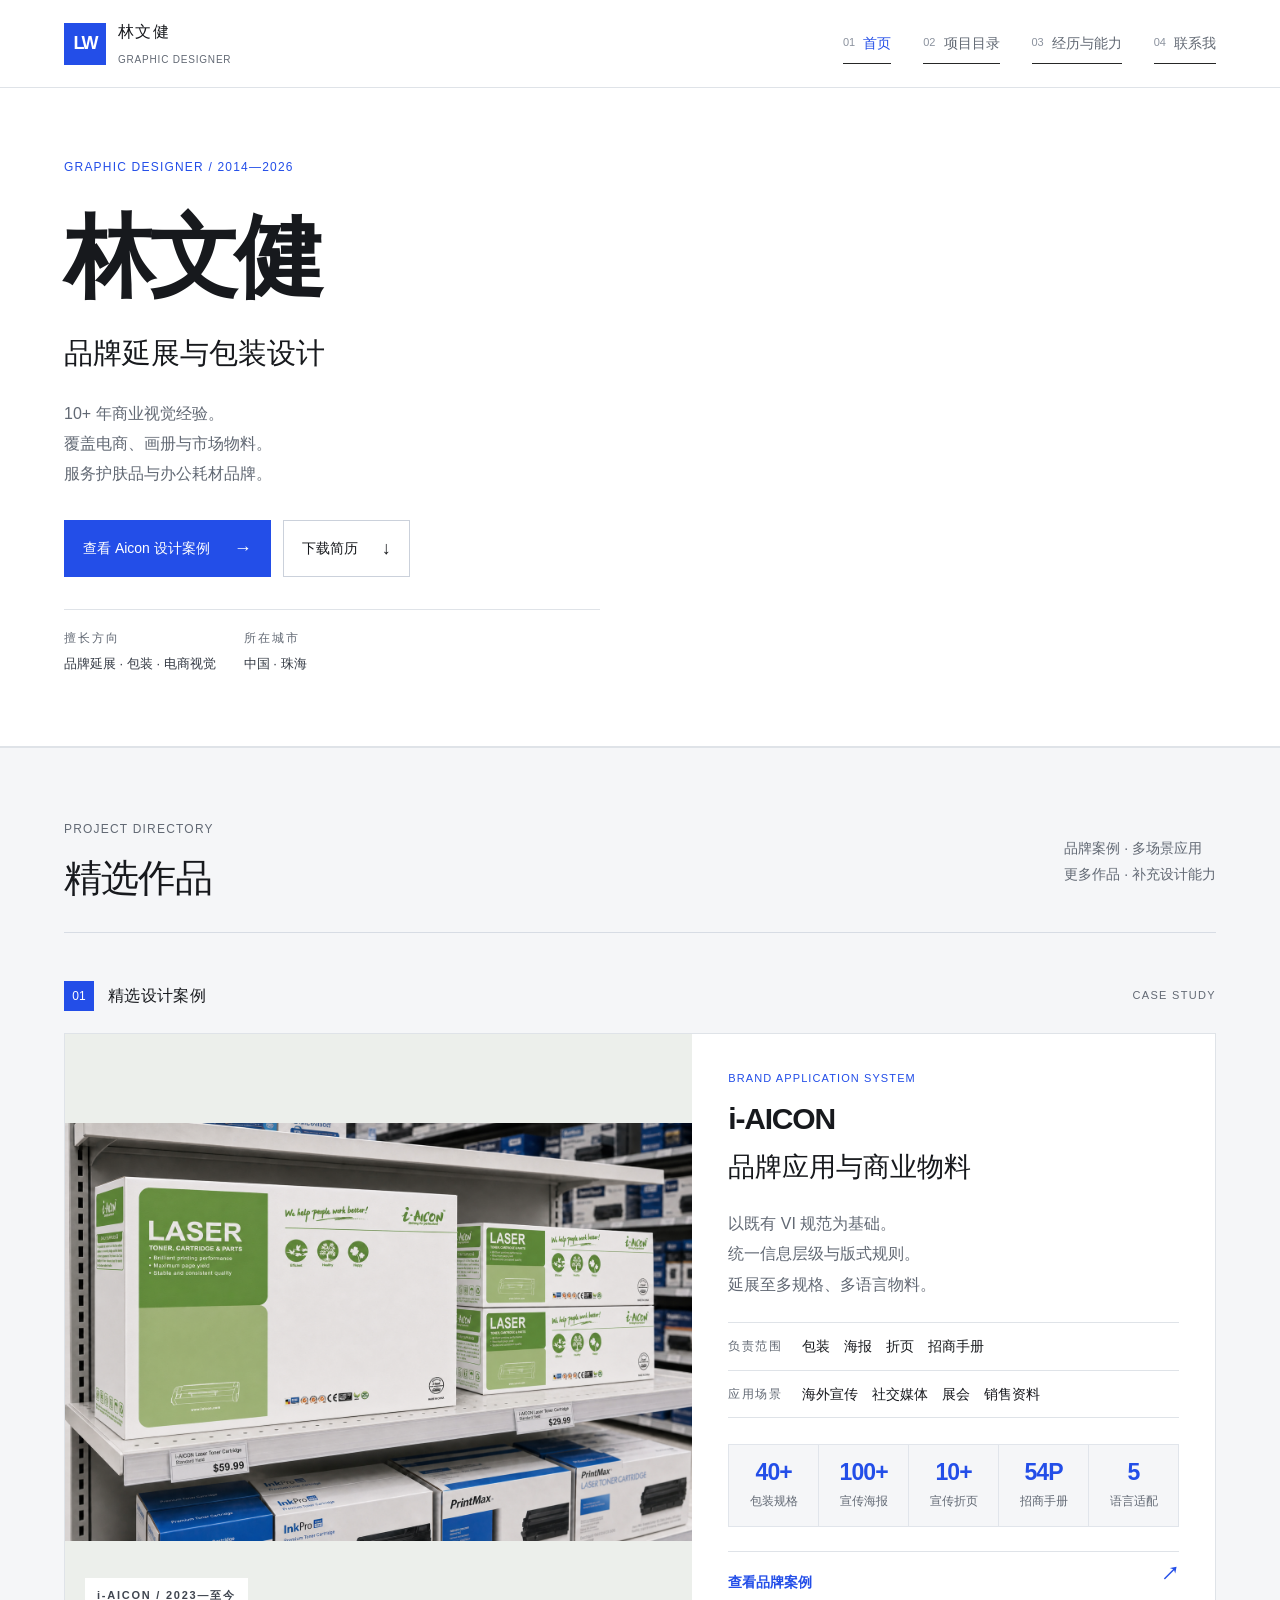
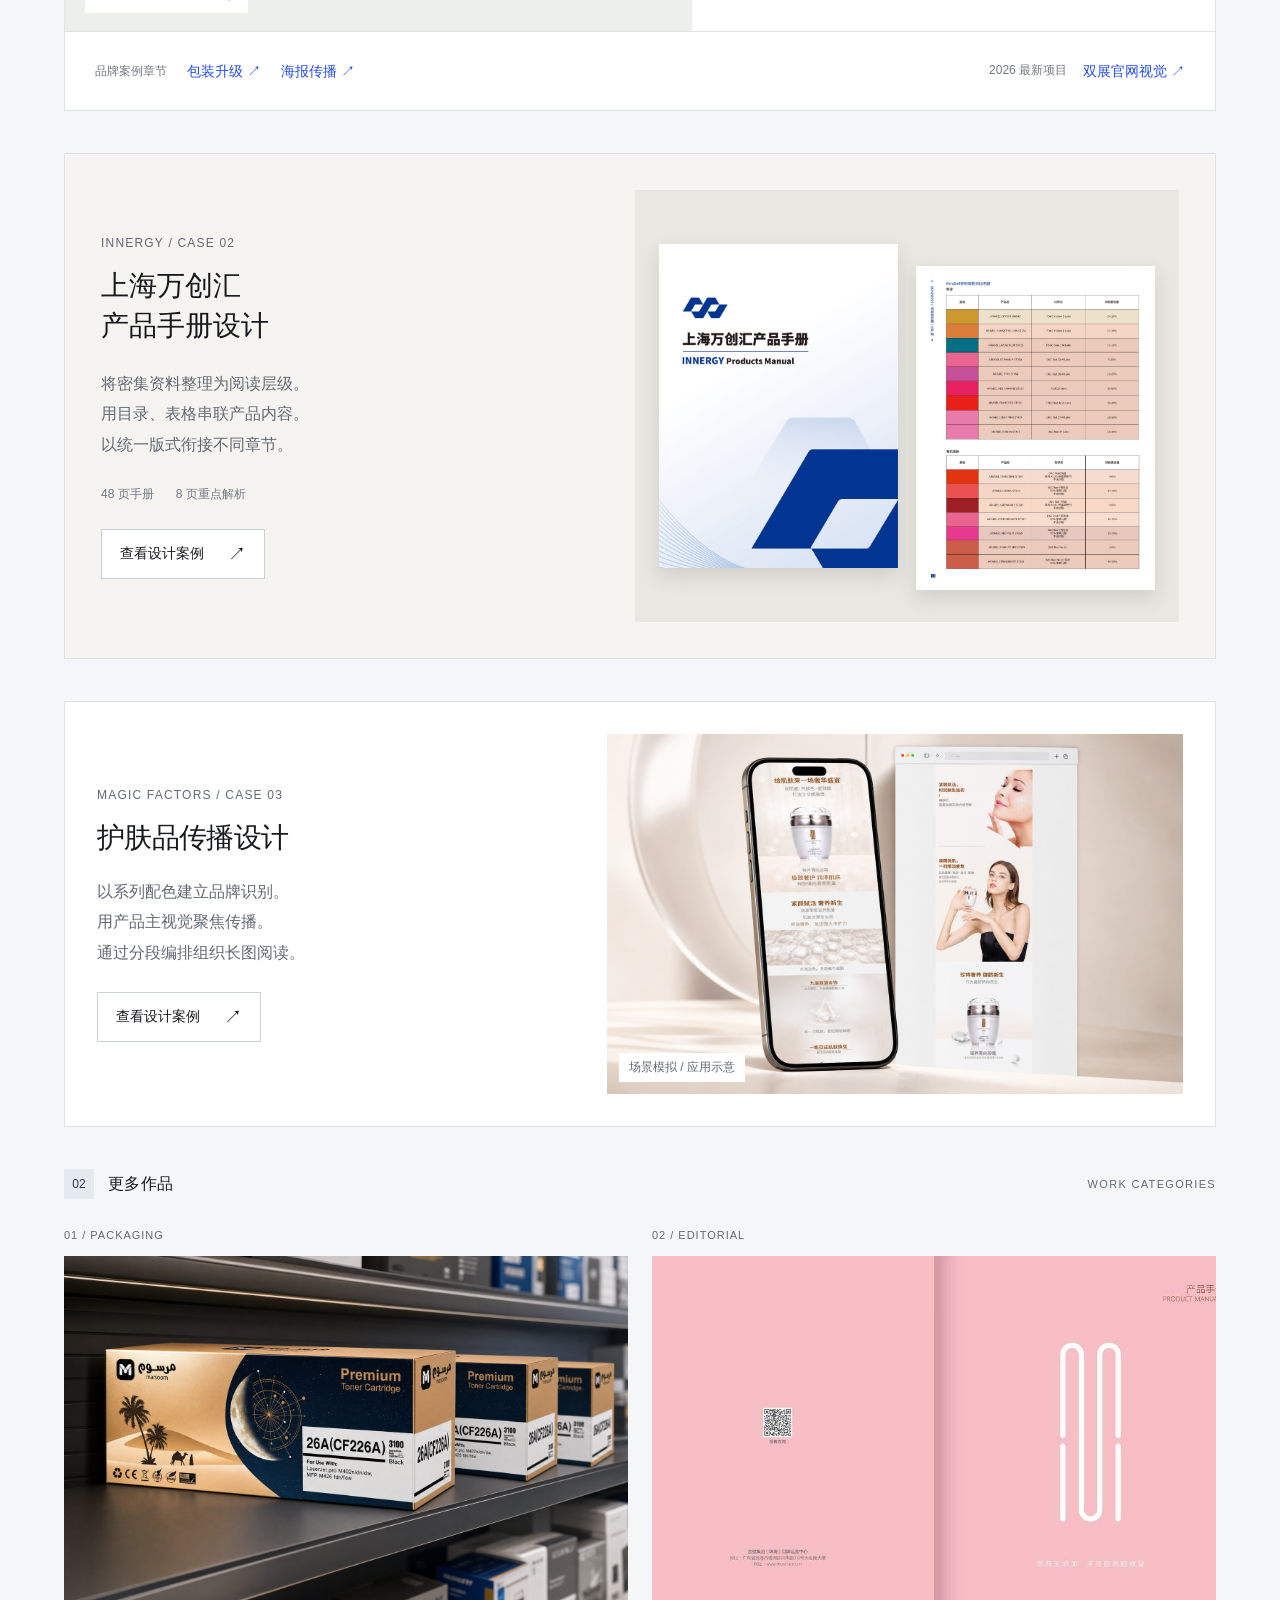
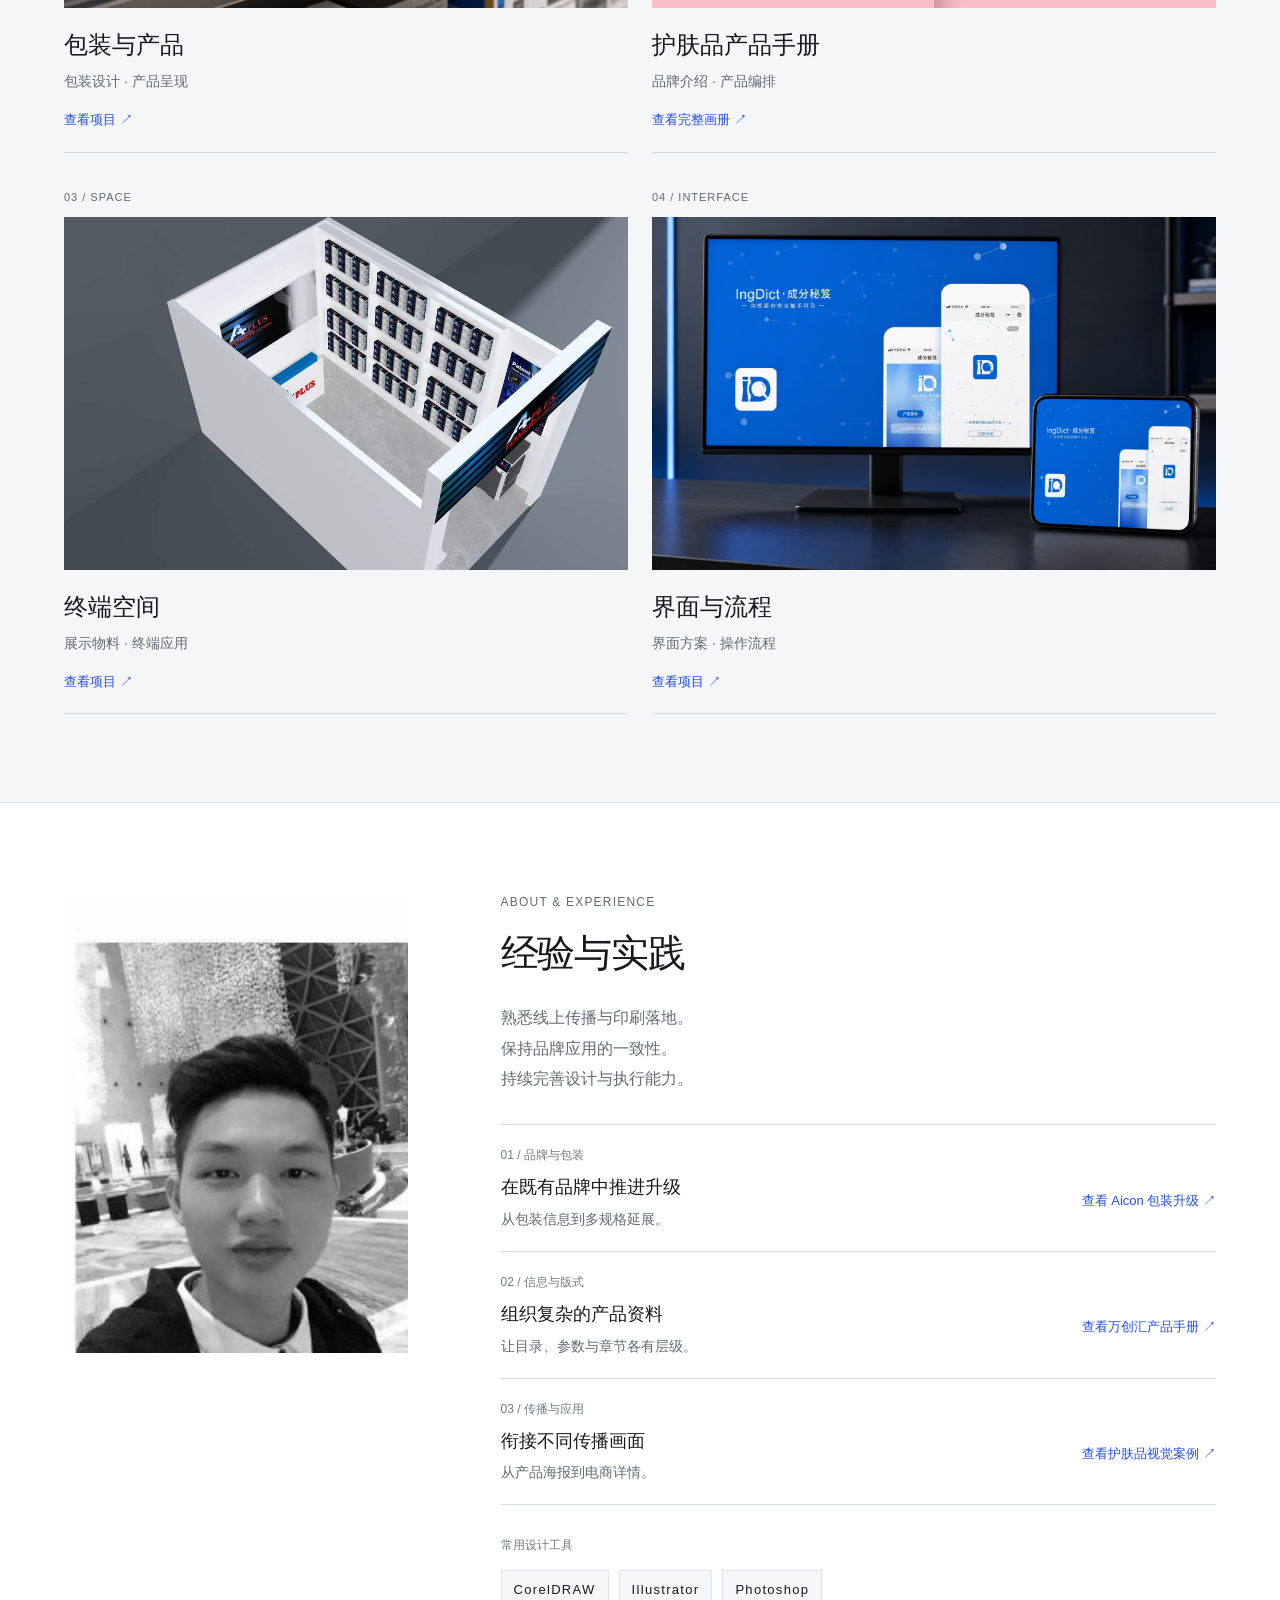
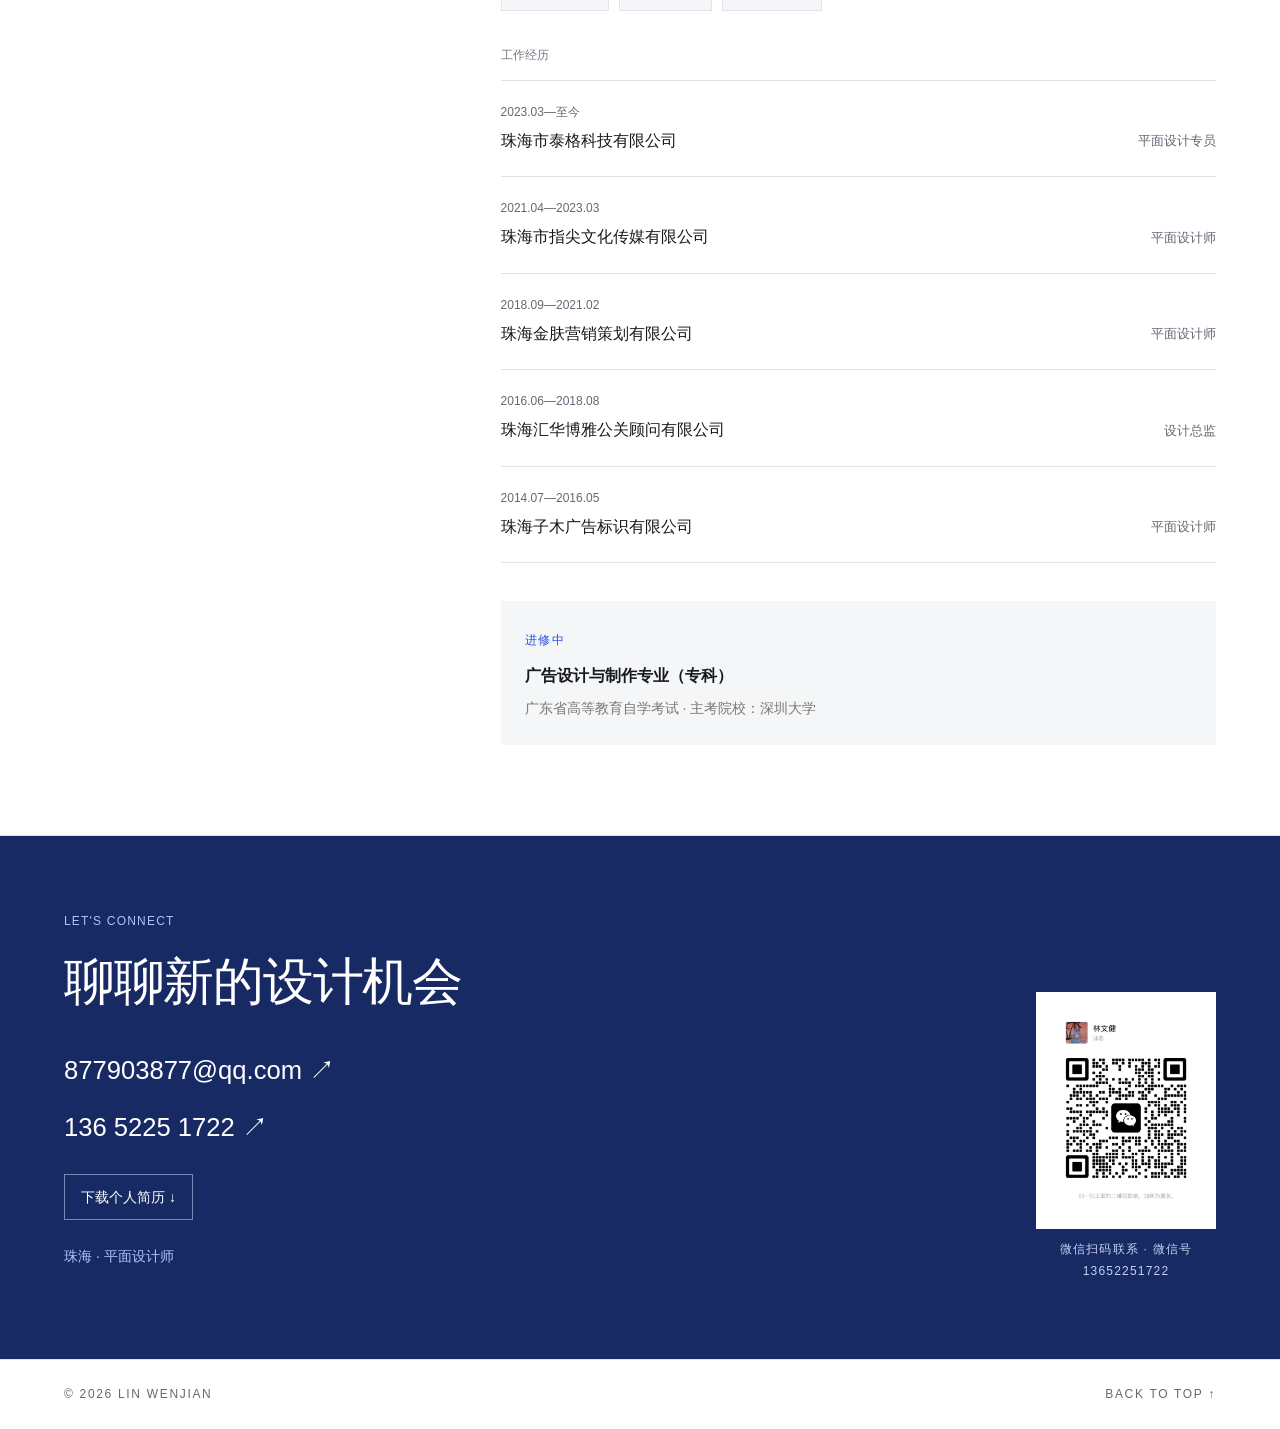
==== portfolio.html @ a386d905 "Publish design portfolio for GitHub Pages" ====
<!doctype html>
<html lang="zh-CN">
<head>
  <meta charset="UTF-8" />
  <meta name="viewport" content="width=device-width,initial-scale=1" />
  <meta name="description" content="林文健，珠海平面设计师，专注品牌延展与包装，10+年商业视觉经验，覆盖电商、画册与市场物料。" />
  <title>林文健｜平面设计师作品集</title>
  <link rel="stylesheet" href="styles.css" />
  <link rel="stylesheet" href="gallery-fix.css" />
  <link rel="stylesheet" href="spacing.css" />
  <link rel="stylesheet" href="aicon-case.css" />
  <link rel="stylesheet" href="redesign.css" />
  <link rel="stylesheet" href="typography.css" />
  <link rel="stylesheet" href="comparison.css" />
  <link rel="stylesheet" href="case-hierarchy.css" />
</head>
<body>
  <div class="site-loader" aria-hidden="true"><div><span>LIN WENJIAN / PORTFOLIO</span><strong>0%</strong><i></i></div></div>
  <div class="scroll-progress" aria-hidden="true"></div>
  <aside class="rail">
    <a class="identity" href="#top"><b>LW</b><span>林文健<small>GRAPHIC DESIGNER</small></span></a>
    <nav aria-label="主导航">
      <a href="#featured"><i>01</i>首页</a>
      <a href="#projects"><i>02</i>项目目录</a>
      <a href="#about"><i>03</i>经历与能力</a>
      <a href="#contact"><i>04</i>联系我</a>
    </nav>
    <div class="rail-foot">
      <p>珠海 · 10+年商业视觉经验<br />品牌延展 / 包装 / 电商 / 画册</p>
      <a href="mailto:877903877@qq.com">GET IN TOUCH ↗</a>
    </div>
  </aside>

  <main id="top">
    <header class="topbar"><span>PORTFOLIO / 2026</span><span><i></i>AVAILABLE IN ZHUHAI</span></header>

    <section class="featured featured-reserved" id="featured">
      <div class="intro">
        <p class="eyebrow">GRAPHIC DESIGNER / 2014—2026</p>
        <h1>林文健</h1>
        <h2>品牌延展与包装设计</h2>
        <p class="summary"><span class="copy-line">10+ 年商业视觉经验。</span><span class="copy-line">覆盖电商、画册与市场物料。</span><span class="copy-line">服务护肤品与办公耗材品牌。</span></p>
        <div class="intro-actions"><button type="button" class="intro-action primary" data-open-aicon>查看 Aicon 设计案例 <i>→</i></button><a class="intro-action" href="assets/profile/林文健简历.pdf" download>下载简历 <i>↓</i></a></div>
        <div class="intro-meta"><div><span>擅长方向</span>品牌延展 · 包装 · 电商视觉</div><div><span>所在城市</span>中国 · 珠海</div></div>
      </div>
      <div class="hero-reserved" aria-hidden="true"></div>
    </section>

    <section class="project-directory" id="projects">
      <div class="directory-head"><div><p class="eyebrow">PROJECT DIRECTORY</p><h2>精选作品</h2></div><p><span class="copy-line">品牌案例 · 多场景应用</span><span class="copy-line">更多作品 · 补充设计能力</span></p></div>
      <div class="portfolio-level case-level"><span>01</span><div><b>精选设计案例</b><p>从项目背景、负责范围到最终成果，完整呈现长期品牌视觉工作。</p></div><i>CASE STUDY</i></div>
      <section class="aicon-case-group" aria-label="i-AICON 品牌应用与商业物料"><article class="aicon-feature gallery-trigger" data-project="aicon" tabindex="0" role="button" aria-label="查看 i-AICON 品牌商业视觉延展完整案例">
        <div class="aicon-visual">
          <img src="assets/projects/aicon/01-toner-render.png" alt="i-AICON 硒鼓包装升级效果图" />
          <span>i-AICON / 2023—至今</span>
        </div>
        <div class="aicon-copy">
          <p class="eyebrow">BRAND APPLICATION SYSTEM</p>
          <h3><span class="case-brand-name">i-AICON</span><span class="case-title-line">品牌应用与商业物料</span></h3>
          <p class="aicon-lead"><span class="copy-line">以既有 VI 规范为基础。</span><span class="copy-line">统一信息层级与版式规则。</span><span class="copy-line">延展至多规格、多语言物料。</span></p>
          <dl class="aicon-role">
            <div><dt>负责范围</dt><dd><span class="text-item">包装</span><span class="text-item">海报</span><span class="text-item">折页</span><span class="text-item">招商手册</span></dd></div>
            <div><dt>应用场景</dt><dd><span class="text-item">海外宣传</span><span class="text-item">社交媒体</span><span class="text-item">展会</span><span class="text-item">销售资料</span></dd></div>
          </dl>
          <div class="aicon-metrics">
            <div><strong>40+</strong><span>包装规格</span></div>
            <div><strong>100+</strong><span>宣传海报</span></div>
            <div><strong>10+</strong><span>宣传折页</span></div>
            <div><strong>54P</strong><span>招商手册</span></div>
            <div><strong>5</strong><span>语言适配</span></div>
          </div>
          <b class="aicon-enter">查看品牌案例 <i>↗</i></b>
        </div>
      </article>
      <div class="aicon-case-shortcuts"><div><span>品牌案例章节</span><button type="button" data-aicon-chapter="case-upgrade">包装升级 ↗</button><button type="button" data-aicon-chapter="case-poster">海报传播 ↗</button></div><button type="button" class="aicon-latest" data-open-exhibition><span>2026 最新项目</span><strong>双展官网视觉 ↗</strong></button></div></section>
      <article class="editorial-feature"><div><p class="eyebrow">INNERGY / CASE 02</p><h3><span>上海万创汇</span><span>产品手册设计</span></h3><p><span class="copy-line">将密集资料整理为阅读层级。</span><span class="copy-line">用目录、表格串联产品内容。</span><span class="copy-line">以统一版式衔接不同章节。</span></p><div class="editorial-feature-meta"><span>48 页手册</span><span>8 页重点解析</span></div><button type="button" class="intro-action" data-open-wanchuanghui>查看设计案例 <i>↗</i></button></div><button type="button" class="editorial-feature-art" data-open-wanchuanghui aria-label="查看上海万创汇产品手册设计案例"><img src="assets/projects/catalog/wanchuanghui/page-01.jpg" alt="上海万创汇产品手册封面" loading="lazy" /><img src="assets/projects/catalog/wanchuanghui/page-14.jpg" alt="上海万创汇产品手册的色粉资料表格内页" loading="lazy" /></button></article>
      <article class="beauty-feature"><div><p class="eyebrow">MAGIC FACTORS / CASE 03</p><h3>护肤品传播设计</h3><p><span class="copy-line">以系列配色建立品牌识别。</span><span class="copy-line">用产品主视觉聚焦传播。</span><span class="copy-line">通过分段编排组织长图阅读。</span></p><button type="button" class="intro-action" data-open-beauty>查看设计案例 <i>↗</i></button></div><button type="button" class="beauty-feature-image" data-open-beauty aria-label="查看护肤品案例"><img src="assets/projects/beauty-detail/beauty-detail-scene-01.png" alt="护肤品详情页场景模拟" loading="lazy" width="1586" height="992" /><span>场景模拟 / 应用示意</span></button></article>
      <div class="portfolio-level category-level"><span>02</span><div><b>更多作品</b><p>按主要业务能力快速浏览；每个入口仅展示相关代表原稿与延展。</p></div><i>WORK CATEGORIES</i></div>
      <div class="directory-grid">
        <article class="directory-card scene-cover gallery-trigger" data-project="packagingProduct" tabindex="0" aria-label="查看包装与产品视觉代表作品"><span>01 / PACKAGING</span><img src="assets/projects/packaging/packaging-scene-01.png" alt="包装设计零售货架场景模拟" /><div><h3>包装与产品</h3><p>包装设计 · 产品呈现</p><b>查看项目 ↗</b></div></article>
        <article class="directory-card gallery-trigger" data-project="editorialBeauty" tabindex="0" aria-label="查看护肤品产品手册"><span>02 / EDITORIAL</span><img src="assets/projects/catalog/manual-01.jpg" alt="护肤品产品手册封面" loading="lazy" /><div><h3>护肤品产品手册</h3><p>品牌介绍 · 产品编排</p><b>查看完整画册 ↗</b></div></article>
        <article class="directory-card gallery-trigger supplemental" data-project="terminalSpace" tabindex="0" aria-label="查看终端空间物料补充作品"><span>03 / SPACE</span><img src="assets/projects/space/space-01.jpg" alt="终端空间物料项目封面" /><div><h3>终端空间</h3><p>展示物料 · 终端应用</p><b>查看项目 ↗</b></div></article>
        <article class="directory-card scene-cover gallery-trigger supplemental" data-project="interfaceFlow" tabindex="0" aria-label="查看界面与流程展示补充作品"><span>04 / INTERFACE</span><img src="assets/projects/ui/ui-scene-01.png" alt="界面设计电脑与手机设备场景模拟" /><div><h3>界面与流程</h3><p>界面方案 · 操作流程</p><b>查看项目 ↗</b></div></article>
      </div>
    </section>

    <section class="about" id="about">
      <div class="portrait" role="img" aria-label="林文健个人照片"></div>
      <div class="about-content"><p class="eyebrow">ABOUT & EXPERIENCE</p><h2>经验与实践</h2><p class="about-lead"><span class="copy-line">熟悉线上传播与印刷落地。</span><span class="copy-line">保持品牌应用的一致性。</span><span class="copy-line">持续完善设计与执行能力。</span></p>
        <div class="ability-evidence" aria-label="设计能力与案例"><button type="button" data-aicon-chapter="case-upgrade"><span>01 / 品牌与包装</span><strong>在既有品牌中推进升级</strong><p>从包装信息到多规格延展。</p><b>查看 Aicon 包装升级 ↗</b></button><button type="button" data-open-wanchuanghui><span>02 / 信息与版式</span><strong>组织复杂的产品资料</strong><p>让目录、参数与章节各有层级。</p><b>查看万创汇产品手册 ↗</b></button><button type="button" data-open-beauty><span>03 / 传播与应用</span><strong>衔接不同传播画面</strong><p>从产品海报到电商详情。</p><b>查看护肤品视觉案例 ↗</b></button></div><p class="experience-label">常用设计工具</p><div class="skills"><span>CorelDRAW</span><span>Illustrator</span><span>Photoshop</span></div>
        <p class="experience-label">工作经历</p><div class="timeline">
          <div><time>2023.03—至今</time><h3>珠海市泰格科技有限公司</h3><p>平面设计专员</p></div>
          <div><time>2021.04—2023.03</time><h3>珠海市指尖文化传媒有限公司</h3><p>平面设计师</p></div>
          <div><time>2018.09—2021.02</time><h3>珠海金肤营销策划有限公司</h3><p>平面设计师</p></div>
          <div><time>2016.06—2018.08</time><h3>珠海汇华博雅公关顾问有限公司</h3><p>设计总监</p></div>
          <div><time>2014.07—2016.05</time><h3>珠海子木广告标识有限公司</h3><p>平面设计师</p></div>
        </div>
        <div class="education"><span>进修中</span><h3>广告设计与制作专业（专科）</h3><p>广东省高等教育自学考试 · 主考院校：深圳大学</p></div>
      </div>
    </section>

    <section class="contact" id="contact"><div><p class="eyebrow">LET'S CONNECT</p><h2>聊聊新的设计机会</h2><div class="contact-actions"><a href="mailto:877903877@qq.com">877903877@qq.com ↗</a><a href="tel:13652251722">136 5225 1722 ↗</a><a class="resume-link" href="assets/profile/林文健简历.pdf" download>下载个人简历 ↓</a></div><p>珠海 · 平面设计师</p></div><figure><img src="assets/profile/wechat.jpg" alt="林文健微信二维码" loading="lazy" decoding="async" /><figcaption>微信扫码联系 · 微信号 13652251722</figcaption></figure></section>
    <footer><span>© 2026 LIN WENJIAN</span><a href="#top">BACK TO TOP ↑</a></footer>
  </main>

  <dialog class="beauty-study" aria-labelledby="beauty-title">
    <header class="beauty-toolbar"><span>CASE STUDY / 03</span><button type="button" data-close-beauty aria-label="关闭护肤品案例">关闭 ×</button></header>
    <div class="beauty-body">
      <div class="beauty-heading"><p class="eyebrow">MAGIC FACTORS / 丽典</p><h2 id="beauty-title">护肤品视觉设计</h2><p><span class="copy-line">护肤品系列视觉</span><span class="copy-line">产品海报 · 电商详情设计</span></p></div>
      <figure class="beauty-scene"><img src="assets/projects/beauty-detail/beauty-detail-scene-01.png" alt="丽典护肤品详情页在手机与网页中的应用示意" loading="lazy" width="1586" height="992" /><figcaption>应用示意 · 场景模拟，非实际上线截图</figcaption></figure>
      <section class="beauty-chapter"><div><span>01 / COMMUNICATION</span><h3>传播任务</h3></div><div><p>海报集中呈现产品、主题与品牌识别，让单个产品先被看见；详情页则把产品展示、成分信息与使用感受分段展开。</p><p>这个案例选取同品牌的海报与详情页作品，拆解两种载体的信息层级与视觉表达。</p><dl class="beauty-facts"><div><dt>作品范围</dt><dd>产品海报 / 电商详情页</dd></div><div><dt>展示重点</dt><dd>产品主视觉 / 系列识别 / 长图编排</dd></div></dl></div></section>
      <section class="beauty-chapter"><div><span>02 / VISUAL LANGUAGE</span><h3>系列识别</h3></div><div><p>两张海报都保留品牌标识、上方主题和下方产品主体。精华液以粉色、织物与柔和高光呈现；精华油则使用黄绿对比、油滴与植物元素。</p><p>统一的是阅读次序；变化的是背景色彩与辅助元素。产品始终占据画面的主要位置。</p></div></section>
      <div class="beauty-posters"><figure><button type="button" data-beauty-zoom="assets/projects/beauty-poster/beauty-poster-03.jpg" aria-label="放大查看精华液海报"><img src="assets/projects/beauty-poster/beauty-poster-03.jpg" alt="精华液海报：粉色背景、柔软织物与居中的产品" loading="lazy" width="1200" height="1800" /></button><figcaption>九肽肌底修护精华液 · 海报原稿 ↗</figcaption></figure><figure><button type="button" data-beauty-zoom="assets/projects/beauty-poster/beauty-poster-05.jpg" aria-label="放大查看精华油海报"><img src="assets/projects/beauty-poster/beauty-poster-05.jpg" alt="精华油海报：黄绿配色、油滴与植物元素" loading="lazy" width="1200" height="1800" /></button><figcaption>绿榄精华油 · 海报原稿 ↗</figcaption></figure></div>
      <section class="beauty-chapter"><div><span>03 / READING FLOW</span><h3>阅读顺序</h3></div><div><p>面霜详情页从产品主视觉开始，依次展开成分、质地、人物与使用场景，最后回到产品。浅色背景贯穿页面，棕金色标题标记每段重点。</p><ol class="beauty-flow"><li><b>产品亮相</b><span>先建立产品与主题印象</span></li><li><b>信息展开</b><span>用独立段落承接成分与质地内容</span></li><li><b>场景切换</b><span>人物画面调节长图阅读节奏</span></li><li><b>产品收尾</b><span>回到包装与品牌识别</span></li></ol></div></section>
      <details class="beauty-detail"><summary>展开完整详情页原稿 <span>点击展开 / 收起 ↓</span></summary><img src="assets/projects/beauty-detail/beauty-detail-01.jpg" alt="面霜详情页完整原稿，从产品首屏到成分、人物与产品收尾" loading="lazy" width="1200" height="11760" /></details>
      <div class="beauty-end"><p>继续查看这一系列的其他海报与详情页。</p><div><button type="button" class="intro-action primary" data-project="beautyCommerce">浏览全部原稿 ↗</button><button type="button" class="intro-action" data-close-beauty>返回作品集</button></div></div>
    </div>
  </dialog>
  <dialog class="wanchuanghui-study" aria-labelledby="wanchuanghui-title">
    <header class="wc-toolbar"><span>INNERGY / CASE 02</span><button type="button" data-close-wanchuanghui aria-label="关闭万创汇画册案例">关闭 ×</button></header>
    <div class="wc-body">
      <div class="wc-intro"><div><p class="eyebrow">EDITORIAL DESIGN / 2026</p><h2 id="wanchuanghui-title"><span>上海万创汇</span><span>产品手册设计</span></h2><p><span class="copy-line">48 页，承载不同供应商资料。</span><span class="copy-line">从目录定位，到产品信息查阅。</span><span class="copy-line">让内容密集，阅读仍有秩序。</span></p><dl class="wc-facts"><div><dt>内容类型</dt><dd>公司介绍 · 原料与产品资料</dd></div><div><dt>案例重点</dt><dd>信息层级 · 表格编排 · 章节衔接</dd></div></dl></div><figure><button type="button" data-editorial-zoom="assets/projects/catalog/wanchuanghui/page-01.jpg" aria-label="放大查看封面与手册识别"><img src="assets/projects/catalog/wanchuanghui/page-01.jpg" alt="上海万创汇产品手册：封面与手册识别" loading="lazy" /></button><figcaption><span>PDF 01</span><b>封面与手册识别</b><span aria-hidden="true">↗</span></figcaption></figure></div>
      <nav class="wc-nav" aria-label="万创汇案例章节"><button type="button" data-wc-section="wc-structure">01 目录组织</button><button type="button" data-wc-section="wc-tables">02 表格编排</button><button type="button" data-wc-section="wc-continuity">03 章节衔接</button></nav>
      <section class="wc-chapter" id="wc-structure"><div class="wc-chapter-copy"><div><span>01 / STRUCTURE</span><h3>先定位，再阅读</h3></div><p><span class="copy-line">公司介绍建立业务背景。</span><span class="copy-line">目录按供应商划分内容。</span><span class="copy-line">名称、说明与页码各有层级。</span></p></div><div class="wc-page-grid"><figure><button type="button" data-editorial-zoom="assets/projects/catalog/wanchuanghui/page-02.jpg" aria-label="放大查看公司介绍"><img src="assets/projects/catalog/wanchuanghui/page-02.jpg" alt="上海万创汇产品手册：公司介绍" loading="lazy" /></button><figcaption><span>PDF 02</span><b>公司介绍</b><span aria-hidden="true">↗</span></figcaption></figure><figure><button type="button" data-editorial-zoom="assets/projects/catalog/wanchuanghui/page-03.jpg" aria-label="放大查看目录与页码索引"><img src="assets/projects/catalog/wanchuanghui/page-03.jpg" alt="上海万创汇产品手册：目录与页码索引" loading="lazy" /></button><figcaption><span>PDF 03</span><b>目录与页码索引</b><span aria-hidden="true">↗</span></figcaption></figure></div></section>
      <section class="wc-chapter" id="wc-tables"><div class="wc-chapter-copy"><div><span>02 / INFORMATION</span><h3>让参数易于比较</h3></div><p><span class="copy-line">以表格区分名称与产品说明。</span><span class="copy-line">用底色辅助识别行列。</span><span class="copy-line">色粉资料采用对应的颜色分组。</span></p></div><div class="wc-page-grid"><figure><button type="button" data-editorial-zoom="assets/projects/catalog/wanchuanghui/page-05.jpg" aria-label="放大查看产品名称、成分与介绍"><img src="assets/projects/catalog/wanchuanghui/page-05.jpg" alt="上海万创汇产品手册：产品名称、成分与介绍" loading="lazy" /></button><figcaption><span>PDF 05</span><b>产品名称、成分与介绍</b><span aria-hidden="true">↗</span></figcaption></figure><figure><button type="button" data-editorial-zoom="assets/projects/catalog/wanchuanghui/page-14.jpg" aria-label="放大查看色粉资料与颜色分组"><img src="assets/projects/catalog/wanchuanghui/page-14.jpg" alt="上海万创汇产品手册：色粉资料与颜色分组" loading="lazy" /></button><figcaption><span>PDF 14</span><b>色粉资料与颜色分组</b><span aria-hidden="true">↗</span></figcaption></figure></div></section>
      <section class="wc-chapter" id="wc-continuity"><div class="wc-chapter-copy"><div><span>03 / CONTINUITY</span><h3>统一中保留差异</h3></div><p><span class="copy-line">章节引入页保留品牌差异。</span><span class="copy-line">侧边标识提示当前供应商。</span><span class="copy-line">资料页回到一致的表格结构。</span></p></div><div class="wc-page-grid"><figure><button type="button" data-editorial-zoom="assets/projects/catalog/wanchuanghui/page-28.jpg" aria-label="放大查看鲜可品牌引入页"><img src="assets/projects/catalog/wanchuanghui/page-28.jpg" alt="上海万创汇产品手册：鲜可品牌引入页" loading="lazy" /></button><figcaption><span>PDF 28</span><b>鲜可品牌引入页</b><span aria-hidden="true">↗</span></figcaption></figure><figure><button type="button" data-editorial-zoom="assets/projects/catalog/wanchuanghui/page-36.jpg" aria-label="放大查看天赐品牌引入页"><img src="assets/projects/catalog/wanchuanghui/page-36.jpg" alt="上海万创汇产品手册：天赐品牌引入页" loading="lazy" /></button><figcaption><span>PDF 36</span><b>天赐品牌引入页</b><span aria-hidden="true">↗</span></figcaption></figure></div><div class="wc-detail-row"><figure><button type="button" data-editorial-zoom="assets/projects/catalog/wanchuanghui/page-43.jpg" aria-label="放大查看跨章节的资料编排"><img src="assets/projects/catalog/wanchuanghui/page-43.jpg" alt="上海万创汇产品手册：跨章节的资料编排" loading="lazy" /></button><figcaption><span>PDF 43</span><b>跨章节的资料编排</b><span aria-hidden="true">↗</span></figcaption></figure><div><p class="eyebrow">DESIGN CAPABILITY</p><h3>从单页到整本</h3><p><span class="copy-line">组织多来源的信息内容。</span><span class="copy-line">区分展示页与查询页。</span><span class="copy-line">保持长篇资料的阅读连续性。</span></p></div></div></section>
      <footer class="wc-end"><div><p>以上为 8 个代表页面。</p><span>完整手册保留原 PDF 的 48 页顺序。</span></div><div><button type="button" class="intro-action primary" data-project="editorialWanchuanghui">浏览完整 48 页 ↗</button><button type="button" class="intro-action" data-close-wanchuanghui>返回作品集</button></div></footer>
    </div>
  </dialog>
  <dialog class="lightbox"><button aria-label="关闭大图">×</button><img alt="作品大图预览" /></dialog>
  <dialog class="aicon-study" aria-labelledby="aicon-study-title">
    <header class="study-topbar">
      <div><span>CASE STUDY 01</span><b id="aicon-study-title">i-AICON / BRAND APPLICATION SYSTEM</b></div>
      <div class="study-progress"><i></i></div>
      <button class="study-close" aria-label="关闭 Aicon 案例">×</button>
    </header>
    <div class="study-scroll">
      <aside class="study-nav" aria-label="Aicon 案例章节">
        <p>PROJECT INDEX</p>
        <button class="active" data-target="case-overview"><i>01</i>项目概览</button>
        <button data-target="case-upgrade"><i>02</i>包装升级</button>
        <button data-target="case-packaging"><i>03</i>包装系统</button>
        <button data-target="case-poster"><i>04</i>海报传播</button>
        <button data-target="case-collateral"><i>05</i>销售物料</button>
        <button data-target="case-manual"><i>06</i>招商手册</button>
        <button data-target="case-exhibition"><i>07</i>2026 双展视觉</button>
        <button data-target="case-summary"><i>08</i>项目成果</button>
      </aside>
      <div class="study-content">
        <section class="study-hero study-hero--text case-section" id="case-overview">
          <div class="study-hero-copy">
            <p>2023.03—至今 · 长期品牌视觉维护</p>
            <h2>品牌应用与商业物料</h2>
            <p class="study-hero-lead">i-AICON 是办公耗材品牌。在既有 VI 规范基础上，我持续负责包装、海报、宣传折页与招商手册等物料。核心工作不是重做品牌，而是统一信息层级、建立可复用版式，并适配不同产品规格、语言和销售场景。</p>
            <div class="study-meta"><span>设计内容</span><b>包装升级 / 版式系统 / 海外宣传与销售物料</b><span>项目条件</span><b>既有 VI / 多规格 / 多语言 / 高频需求</b></div>
          </div>
          <div class="study-process"><span>WORKFLOW</span><ol><li>零散高频需求</li><li>统一信息与版式规则</li><li>延展至包装、宣传与招商资料</li></ol></div>
          <div class="study-metrics">
            <div><strong data-value="40" data-suffix="+">0</strong><span>包装规格</span></div>
            <div><strong data-value="100" data-suffix="+">0</strong><span>宣传海报</span></div>
            <div><strong data-value="10" data-suffix="+">0</strong><span>宣传折页</span></div>
            <div><strong data-value="54" data-suffix="P">0</strong><span>招商手册</span></div>
            <div><strong data-value="5" data-suffix="种">0</strong><span>语言适配</span></div>
          </div>
        </section>

        <section class="case-section study-section" id="case-upgrade">
          <div class="chapter-head"><span>02 / PACKAGING UPGRADE</span><h2>包装升级</h2><p>在不改变既有品牌识别的前提下，重新整理产品类别、核心卖点、认证信息与安装说明，让同一结构可以继续适配不同型号和尺寸。</p></div>
          <div class="comparison-panel">
            <div class="comparison-toolbar"><div><span class="comparison-kicker">DESIGN EVOLUTION</span><h3>包装展开 · 新旧对照</h3></div><div class="comparison-presets" role="group" aria-label="展开图显示方式"><button type="button" data-compare-value="100" aria-pressed="false">旧版</button><button type="button" data-compare-value="50" aria-pressed="true">对比</button><button type="button" data-compare-value="0" aria-pressed="false">新版</button></div></div>
            <div class="comparison" style="--split:50%">
              <div class="comparison-sheet comparison-old"><img src="assets/projects/aicon/03-old-flat.jpg" alt="旧版包装展开图" loading="lazy" width="2356" height="892" /></div>
              <div class="comparison-new"><div class="comparison-sheet"><img src="assets/projects/aicon/04-toner-flat.jpg" alt="新版包装展开图" loading="lazy" width="2299" height="844" /></div></div>
              <span class="compare-label old"><i></i>旧版 <small>BEFORE</small></span><span class="compare-label new"><i></i>新版 <small>AFTER</small></span>
              <i class="compare-line" aria-hidden="true"><span class="compare-handle"><b>‹</b><em></em><b>›</b></span></i>
              <input type="range" min="0" max="100" value="50" step="1" aria-label="拖动比较新旧包装展开图" aria-valuetext="左侧旧版 50%，右侧新版 50%" aria-describedby="comparison-help" />
            </div>
            <div class="comparison-footer"><p id="comparison-help"><span aria-hidden="true">↔</span> 左右拖动，查看设计变化</p><div><button type="button" data-exhibition-zoom="assets/projects/aicon/03-old-flat.jpg" aria-label="放大旧版包装原稿"><span>旧版原稿 ↗</span><img src="assets/projects/aicon/03-old-flat.jpg" alt="旧版包装展开图" hidden /></button><button type="button" data-exhibition-zoom="assets/projects/aicon/04-toner-flat.jpg" aria-label="放大新版包装原稿"><span>新版原稿 ↗</span><img src="assets/projects/aicon/04-toner-flat.jpg" alt="新版包装展开图" hidden /></button></div></div>
          </div>
          <ul class="upgrade-points reveal-case"><li><b>保留</b><span>品牌绿、Logo 与核心识别。</span></li><li><b>调整</b><span>将产品类别、卖点、认证与安装信息划分为稳定区域。</span></li><li><b>延展</b><span>以同一信息骨架适配后续多规格包装。</span></li></ul>
        </section>

        <section class="case-section study-section" id="case-packaging">
          <div class="chapter-head"><span>03 / PACKAGING SYSTEM</span><h2>包装系统</h2><p>以硒鼓包装形成的绿色识别、信息区和认证区为基础，再根据容器形态与运输需求调整结构。以下只展示4类代表，不重复堆满40+规格。</p></div>
          <div class="packaging-grid">
            <article class="packaging-card reveal-case"><figure><img src="assets/projects/aicon/05-ink-render.png" alt="墨水包装应用示意" data-case-zoom /><figcaption><b>墨水包装</b><span>包装应用示意</span></figcaption></figure><button class="flat-preview" type="button"><img src="assets/projects/aicon/06-ink-flat.jpg" alt="墨水包装印刷展开图" data-case-zoom /><span>印刷展开 / 结构与信息落位</span><i>放大 ↗</i></button></article>
            <article class="packaging-card reveal-case"><figure><img src="assets/projects/aicon/07-bottle-render.png" alt="粉筒包装应用示意" data-case-zoom /><figcaption><b>粉筒包装</b><span>包装应用示意</span></figcaption></figure><button class="flat-preview" type="button"><img src="assets/projects/aicon/08-bottle-flat.jpg" alt="粉筒包装印刷展开图" data-case-zoom /><span>印刷展开 / 结构与信息落位</span><i>放大 ↗</i></button></article>
            <article class="packaging-card reveal-case"><figure><img src="assets/projects/aicon/09-ribbon-render.png" alt="色带包装应用示意" data-case-zoom /><figcaption><b>色带包装</b><span>包装应用示意</span></figcaption></figure><button class="flat-preview" type="button"><img src="assets/projects/aicon/09-ribbon-flat.jpg" alt="色带包装印刷展开图" data-case-zoom /><span>印刷展开 / 结构与信息落位</span><i>放大 ↗</i></button></article>
            <article class="packaging-card reveal-case"><figure><img src="assets/projects/aicon/10-carton-render.jpg" data-full="assets/projects/aicon/full/10-carton-render.jpg" alt="运输外箱包装应用示意" data-case-zoom /><figcaption><b>运输外箱</b><span>包装应用示意</span></figcaption></figure><button class="flat-preview" type="button"><img src="assets/projects/aicon/11-carton-flat.jpg" data-full="assets/projects/aicon/full/11-carton-flat.jpg" alt="运输外箱印刷展开图" data-case-zoom /><span>印刷展开 / 结构与信息落位</span><i>放大 ↗</i></button></article>
          </div>
        <button type="button" class="aicon-related-link" data-project="aiconProductVisuals">查看 Aicon 电商产品视觉 ↗</button>
        </section>

        <section class="case-section study-section" id="case-poster">
          <div class="chapter-head"><span>04 / POSTER SYSTEM</span><h2>海报传播</h2><p>针对高频型号宣传，将品牌标识、产品图、型号、卖点和联系信息固定为可复用结构；在统一基础上，再为节日和活动更换主题视觉。</p></div>
          <div class="case-featured-posters"><figure><button type="button" data-exhibition-zoom="assets/projects/aicon/featured-posters/print-more-lightbox.jpg" aria-label="放大展会灯箱原稿"><img src="assets/projects/aicon/featured-posters/print-more-lightbox.jpg" alt="PRINT MORE 展会灯箱原稿" width="4724" height="5906" loading="lazy" /></button><figcaption><b>展会灯箱 / PRINT MORE</b><p>通过纸张堆叠、产品与大字号信息建立远距离阅读重点。</p></figcaption></figure><figure><button type="button" data-exhibition-zoom="assets/projects/aicon/featured-posters/hp-series-launch.jpg" aria-label="放大产品海报原稿"><img src="assets/projects/aicon/featured-posters/hp-series-launch.jpg" alt="HP 系列产品海报原稿" width="2000" height="3000" loading="lazy" /></button><figcaption><b>新品传播 / HP SERIES</b><p>型号、上市提示、产品卖点与实物图构成清晰的信息顺序。</p></figcaption></figure></div><p class="poster-secondary-label">其他型号与活动海报</p>
          <div class="case-grid three">
            <figure class="reveal-case"><img src="assets/projects/aicon/12-poster-cf217.jpg" data-full="assets/projects/aicon/full/12-poster-cf217.jpg" alt="CF217型号海报" data-case-zoom /><figcaption><b>型号海报 A</b><span>固定信息层级</span></figcaption></figure>
            <figure class="reveal-case"><img src="assets/projects/aicon/13-poster-cf258.jpg" data-full="assets/projects/aicon/full/13-poster-cf258.jpg" alt="CF258型号海报" data-case-zoom /><figcaption><b>型号海报 B</b><span>同版式多型号延展</span></figcaption></figure>
            <figure class="reveal-case"><img src="assets/projects/aicon/14-poster-childrens.jpg" data-full="assets/projects/aicon/full/14-poster-childrens.jpg" alt="儿童节节日主题海报" data-case-zoom /><figcaption><b>节日主题</b><span>保留品牌识别</span></figcaption></figure>
          </div>
          <figure class="study-wide reveal-case"><img src="assets/projects/aicon/23-poster-unboxing-mockup.png" alt="Aicon活动海报在海外展会灯箱中的应用场景" data-case-zoom /><figcaption><b>活动海报场景模拟 / 应用示意</b><span>复用产品海报视觉</span></figcaption></figure>
        <button type="button" class="aicon-related-link" data-project="aiconMarketingArchive">浏览全部活动与节日海报 ↗</button>
        </section>

        <section class="case-section study-section" id="case-collateral">
          <div class="chapter-head"><span>05 / SALES COLLATERAL</span><h2>销售物料</h2><p>同一品牌下，信息容量从单页到异形折页变化。我根据产品介绍、认证资料和经销沟通场景重新组织版式，完成语言版本适配，并通过波浪异形裁切强化四折页的识别与阅读节奏。</p></div>
          <figure class="study-wide reveal-case leaflet-feature gallery-trigger" data-project="aiconLeafletFourfold" tabindex="0"><img src="assets/projects/aicon/26-fourfold-mockup.png" alt="Aicon异形四折页桌面印刷成品场景模拟" /><figcaption><b>异形四折页场景模拟 / 应用示意</b><span>波浪裁切 · 四段折线 · 点击查看正反面 ↗</span></figcaption></figure>
          <div class="leaflet-grid">
            <div class="leaflet-column">
              <figure class="reveal-case leaflet-group gallery-trigger" data-project="aiconLeafletCB" tabindex="0"><img src="assets/projects/aicon/15-leaflet-single-front.jpg" alt="CB435A产品单页正面" /><figcaption><b>产品单页</b><span>正反面信息分工 ↗</span></figcaption></figure>
              <figure class="reveal-case leaflet-group gallery-trigger" data-project="aiconLeafletVietnam" tabindex="0"><img src="assets/projects/aicon/22-leaflet-vietnam-front.jpg" alt="越南语产品单页正面" /><figcaption><b>越南语版本</b><span>语言适配 ↗</span></figcaption></figure>
            </div>
            <div class="leaflet-column">
              <figure class="reveal-case leaflet-group gallery-trigger" data-project="aiconLeafletTrifold" tabindex="0"><img src="assets/projects/aicon/16-leaflet-trifold-front.jpg" alt="三折页正面" /><figcaption><b>三折页</b><span>分栏与阅读顺序 ↗</span></figcaption></figure>
            </div>
          </div>
        <button type="button" class="aicon-related-link" data-project="aiconBrandSheets">查看品牌宣传单页 ↗</button>
        </section>

        <section class="case-section study-section" id="case-manual">
          <div class="chapter-head"><span>06 / PARTNERSHIP MANUAL</span><h2>招商手册</h2><p>54P 招商手册涵盖品牌介绍、合作优势、市场支持与全球业务。网站只保留5个代表页面，用来说明从封面到合作信息的阅读路径。</p></div>
          <div class="case-grid two manual-grid">
            <figure class="reveal-case"><img src="assets/projects/aicon/20-manual-01.jpg" alt="招商手册封面" data-case-zoom /><figcaption><b>封面</b><span>建立招商资料识别</span></figcaption></figure>
            <figure class="reveal-case"><img src="assets/projects/aicon/20-manual-10.jpg" alt="招商手册品牌内容页" data-case-zoom /><figcaption><b>品牌介绍</b><span>信息层级</span></figcaption></figure>
            <figure class="reveal-case"><img src="assets/projects/aicon/20-manual-15.jpg" alt="招商手册合作优势页" data-case-zoom /><figcaption><b>合作优势</b><span>卖点整理</span></figcaption></figure>
            <figure class="reveal-case"><img src="assets/projects/aicon/20-manual-20.jpg" alt="招商手册业务内容页" data-case-zoom /><figcaption><b>市场支持</b><span>业务内容</span></figcaption></figure>
            <figure class="reveal-case"><img src="assets/projects/aicon/20-manual-25.jpg" alt="招商手册全球合作页" data-case-zoom /><figcaption><b>全球合作</b><span>收束与行动信息</span></figcaption></figure>
          </div>
          <figure class="study-wide reveal-case manual-scene"><img src="assets/projects/aicon/24-manual-meeting-mockup.png" alt="A4竖版Aicon招商手册用于展会洽谈的场景" loading="lazy" decoding="async" data-case-zoom /><figcaption><b>A4 招商手册场景模拟 / 应用示意</b><span>复用手册原稿</span></figcaption></figure>
        </section>

        <section class="case-section study-section exhibition-chapter" id="case-exhibition"><div class="chapter-head"><span>07 / EXHIBITION CAMPAIGN · 2026</span><h2>双展官网视觉</h2><p>为公司 2026 年珠海展与广交会制作官网 Banner 及邀约海报。三张设计围绕双展主题、参展亮点与邀约信息展开，以品牌绿串联不同版式。</p></div><div class="exhibition-context"><div><b>应用场景</b><span>官网 Banner / 展会邀约</span></div><div><b>设计内容</b><span>主视觉合成 / 信息编排 / 系列延展</span></div><div><b>作品形式</b><span>两张横幅与一张邀约海报</span></div></div><div class="exhibition-originals"><figure><div class="exhibition-caption"><b>01 / 双展主 Banner</b><span>3000 × 975 px</span></div><button type="button" data-exhibition-zoom="assets/projects/aicon/exhibition-2026/dual-exhibition.jpg" aria-label="放大查看双展主 Banner"><img src="assets/projects/aicon/exhibition-2026/dual-exhibition.jpg" alt="双展主 Banner设计稿" width="3000" height="975" loading="lazy" /></button><figcaption>双展主题与展期并列，右侧以两地会展建筑和产品组合呼应参展内容。 <span>查看原图 ↗</span></figcaption></figure><figure><div class="exhibition-caption"><b>02 / 参展亮点 Banner</b><span>3360 × 787 px</span></div><button type="button" data-exhibition-zoom="assets/projects/aicon/exhibition-2026/exhibition-highlights.jpg" aria-label="放大查看参展亮点 Banner"><img src="assets/projects/aicon/exhibition-2026/exhibition-highlights.jpg" alt="参展亮点 Banner设计稿" width="3360" height="787" loading="lazy" /></button><figcaption>以展位效果图、人物与绿色曲线组织参展亮点，延续品牌视觉。 <span>查看原图 ↗</span></figcaption></figure><figure><div class="exhibition-caption"><b>03 / 双展邀约海报</b><span>3000 × 1687 px</span></div><button type="button" data-exhibition-zoom="assets/projects/aicon/exhibition-2026/exhibition-invitation.jpg" aria-label="放大查看双展邀约海报"><img src="assets/projects/aicon/exhibition-2026/exhibition-invitation.jpg" alt="双展邀约海报设计稿" width="3000" height="1687" loading="lazy" /></button><figcaption>以展会名称为核心层级，配合城市建筑与产品线稿呈现邀请信息。 <span>查看原图 ↗</span></figcaption></figure></div><p class="exhibition-note">设计稿展示：保留原稿中的日期、展位与文案；亮点图中的广交会展位标注为 Pending。</p></section>
        <section class="case-section study-summary" id="case-summary">
          <span>08 / PROJECT OUTCOMES</span><h2>持续延展的设计体系</h2>
          <p>这个项目体现的不是一次性风格创作，而是在既有品牌体系中持续解决真实需求：先明确规则，再完成高频物料，并保留足够弹性适配不同规格、语言与渠道。</p>
          <div><b>统一：包装与宣传物料使用更稳定的信息层级</b><b>延展：同一品牌语言覆盖包装、海报、折页与手册</b><b>适配：支持多规格、多语言与不同销售场景</b></div>
          <button class="study-back">返回作品目录 ↑</button>
        </section>
      </div>
    </div>
  </dialog>
  <dialog class="project-gallery">
    <header><div><p class="gallery-count" aria-live="polite" aria-atomic="true">PROJECT GALLERY</p><h2></h2><span class="gallery-description"></span></div><button class="gallery-close" aria-label="关闭项目详情">×</button></header>
    <div class="gallery-stage"><button class="gallery-prev" aria-label="上一张">←</button><img alt="项目延伸图片" /><button class="gallery-next" aria-label="下一张">→</button></div>
    <p class="gallery-guidance">点击图片放大 · 左右箭头翻页 · Esc 返回</p>
    <div class="gallery-thumbs" aria-label="项目图片缩略图"></div>
  </dialog>
  <dialog class="zoom-viewer" aria-label="作品细节放大查看">
    <div class="zoom-toolbar"><span>滚轮缩放 · 按住拖动查看细节</span><b class="zoom-level">100%</b><button class="zoom-reset">恢复</button><button class="zoom-close" aria-label="关闭放大查看">×</button></div>
    <div class="zoom-canvas"><img alt="作品细节放大查看" /></div>
  </dialog>
  <script src="script.js"></script>
  <script src="image-zoom.js"></script>
  <script src="v2.js"></script>
  <script src="beauty-case.js"></script>
  <script src="exhibition-case.js"></script>
  <script src="editorial-case.js"></script>
  <script src="comparison.js"></script>
</body>
</html>
---- styles.css ----
:root{--bg:#111211;--panel:#181918;--panel2:#20211f;--ink:#f2f0e9;--muted:#92938e;--line:#30312f;--lime:#c9f24a;--rail:270px}*{box-sizing:border-box}html{scroll-behavior:smooth}body{margin:0;background:var(--bg);color:var(--ink);font-family:Arial,"Microsoft YaHei","PingFang SC",sans-serif;-webkit-font-smoothing:antialiased}img{display:block;max-width:100%}a{color:inherit;text-decoration:none}.rail{position:fixed;inset:0 auto 0 0;width:var(--rail);padding:35px 30px 28px;border-right:1px solid var(--line);background:#0e0f0e;display:flex;flex-direction:column;z-index:20}.identity{display:flex;align-items:center;gap:13px}.identity>b{width:43px;height:43px;border:1px solid #555;display:grid;place-items:center;font-family:Georgia,serif;font-size:17px}.identity>span{font-size:14px;letter-spacing:.16em}.identity small{display:block;margin-top:5px;color:#777;font-size:8px;letter-spacing:.18em}.rail nav{margin-top:88px;display:grid}.rail nav a{display:grid;grid-template-columns:30px 1fr;padding:12px 0;border-bottom:1px solid #262726;color:#777;font-size:11px;letter-spacing:.08em}.rail nav a:hover{color:#fff}.rail nav i{font-style:normal;color:var(--lime)}.rail-foot{margin-top:auto}.rail-foot p{color:#777;font-size:10px;line-height:1.8}.rail-foot a{display:inline-block;margin-top:12px;padding-bottom:4px;border-bottom:1px solid var(--lime);font-size:10px;letter-spacing:.1em}main{margin-left:var(--rail);min-width:0}.topbar{height:78px;padding:0 44px;display:flex;align-items:center;justify-content:space-between;border-bottom:1px solid var(--line);color:#777;font-size:9px;letter-spacing:.16em}.topbar span:last-child{display:flex;align-items:center;gap:8px}.topbar i{width:7px;height:7px;border-radius:50%;background:var(--lime)}.featured{min-height:760px;display:grid;grid-template-columns:42% 58%;border-bottom:1px solid var(--line)}.intro{padding:70px 46px 42px;display:flex;flex-direction:column}.eyebrow{margin:0 0 25px;color:var(--lime);font-size:9px;letter-spacing:.22em;font-weight:700}.intro h1{margin:0;font:400 clamp(65px,7vw,118px)/.82 Georgia,serif;letter-spacing:-.07em}.intro h2{margin:30px 0 0;font-size:21px;font-weight:500;line-height:1.5}.summary{max-width:470px;margin:25px 0 0;color:var(--muted);font-size:13px;line-height:1.9}.intro-meta{margin-top:auto;padding-top:35px;border-top:1px solid var(--line);display:grid;grid-template-columns:1fr 1fr;gap:22px;font-size:11px}.intro-meta span{display:block;margin-bottom:9px;color:#696a66;font-size:8px;letter-spacing:.18em}.feature-cover{position:relative;margin:0;background:#261d12;display:grid;place-items:center;overflow:hidden}.feature-cover>img{width:100%;height:100%;object-fit:contain}.project-number{position:absolute;top:26px;left:28px;padding:8px 10px;background:var(--lime);color:#101110;font-size:9px;font-weight:800;letter-spacing:.1em}.feature-caption{position:absolute;left:0;right:0;bottom:0;padding:65px 28px 25px;background:linear-gradient(transparent,rgba(0,0,0,.85));display:flex;align-items:end;justify-content:space-between}.feature-caption h3{margin:0 0 7px;font:400 28px Georgia,serif}.feature-caption p{margin:0;color:#c8c8c4;font-size:10px;letter-spacing:.08em}.feature-caption button{width:46px;height:46px;border:1px solid #aaa;border-radius:50%;background:transparent;color:#fff;font-size:19px;cursor:pointer}.project-index,.archive,.about,.contact{padding:110px 45px}.section-title{display:flex;justify-content:space-between;align-items:end;margin-bottom:45px}.section-title h2,.archive-head h2,.about h2,.contact h2{margin:0;font:400 clamp(45px,5vw,76px)/1 Georgia,serif;letter-spacing:-.04em}.section-title>p{max-width:430px;color:var(--muted);font-size:12px;line-height:1.9}.project-grid{display:grid;grid-template-columns:1.15fr .85fr;gap:16px}.project-card{position:relative;background:var(--panel);overflow:hidden}.project-card.horizontal{grid-column:1/-1}.project-card>span{position:absolute;z-index:2;top:16px;left:16px;padding:8px 10px;background:#101110;font-size:8px;letter-spacing:.14em}.project-card img{width:100%;height:auto;object-fit:contain;background:#222}.project-card>div{padding:19px 20px 22px}.project-card h3{margin:0 0 6px;font:400 21px Georgia,serif}.project-card p{margin:0;color:var(--muted);font-size:10px;letter-spacing:.08em}.archive{border-top:1px solid var(--line);background:#0d0e0d}.archive-head{display:flex;align-items:end;justify-content:space-between;margin-bottom:35px}.archive-head>p{color:#686965;font-size:8px;letter-spacing:.17em}.filters{display:flex;gap:6px;flex-wrap:wrap;margin-bottom:28px}.filters button{padding:9px 13px;border:1px solid var(--line);background:transparent;color:#888;font-size:9px;cursor:pointer}.filters button.active,.filters button:hover{background:var(--lime);border-color:var(--lime);color:#111}.wall{display:grid;grid-template-columns:repeat(3,minmax(0,1fr));gap:12px;align-items:start}.tile{margin:0;background:var(--panel);border:1px solid #242524;cursor:zoom-in;position:relative;overflow:hidden}.tile.wide{grid-column:span 2}.tile.hidden{display:none}.tile img{width:100%;height:auto;object-fit:contain;background:#191a19}.tile figcaption{position:absolute;left:0;right:0;bottom:0;padding:50px 15px 13px;background:linear-gradient(transparent,rgba(0,0,0,.85));display:flex;justify-content:space-between;align-items:end;opacity:0;transition:.25s}.tile:hover figcaption{opacity:1}.tile b{font-size:11px}.tile figcaption span{color:#bbb;font-size:7px;letter-spacing:.14em}.about{display:grid;grid-template-columns:minmax(270px,.7fr) 1.3fr;gap:80px;background:#171817;border-top:1px solid var(--line)}.portrait{position:sticky;top:30px;aspect-ratio:3/4;background-image:url('assets/profile/resume-page.jpg');background-size:465%;background-position:4.5% 3%;background-repeat:no-repeat}.about h2{margin-bottom:25px}.about-lead{max-width:680px;color:var(--muted);font-size:13px;line-height:1.9}.skills{display:flex;gap:7px;flex-wrap:wrap;margin:35px 0 60px}.skills span{padding:10px 13px;border:1px solid var(--line);font-size:9px;letter-spacing:.1em}.timeline{border-top:1px solid var(--line)}.timeline>div{display:grid;grid-template-columns:150px 1fr auto;gap:18px;padding:21px 0;border-bottom:1px solid var(--line);align-items:center}.timeline time,.timeline p{color:#777;font-size:9px}.timeline h3{margin:0;font-size:12px;font-weight:500}.timeline p{margin:0}.education{margin-top:38px;padding:25px;border:1px solid var(--line)}.education>span{color:var(--lime);font-size:8px;letter-spacing:.15em}.education h3{margin:10px 0 7px;font-size:14px}.education p{margin:0;color:#777;font-size:10px}.contact{min-height:600px;display:grid;grid-template-columns:1fr 230px;gap:70px;align-items:center;border-top:1px solid var(--line)}.contact h2{font-size:clamp(56px,7vw,110px);margin-bottom:48px}.contact>div>a{font-size:clamp(25px,3.5vw,48px);border-bottom:1px solid #777}.contact>div>p:last-child{color:#777;font-size:10px}.contact figure{margin:0}.contact figure img{background:#fff}.contact figcaption{text-align:center;margin-top:10px;color:#777;font-size:9px;letter-spacing:.1em}footer{padding:26px 45px;border-top:1px solid var(--line);display:flex;justify-content:space-between;color:#666;font-size:8px;letter-spacing:.14em}.lightbox{width:min(94vw,1300px);max-height:94vh;border:0;padding:0;background:transparent;overflow:visible}.lightbox::backdrop{background:rgba(0,0,0,.96)}.lightbox img{max-height:92vh;margin:auto;object-fit:contain}.lightbox button{position:fixed;right:20px;top:15px;width:45px;height:45px;border:0;background:#fff;font-size:27px;cursor:pointer}
@media(max-width:950px){:root{--rail:0px}.rail{position:relative;width:auto;height:auto;padding:20px 22px}.rail nav,.rail-foot{display:none}main{margin:0}.featured{grid-template-columns:1fr}.intro{min-height:600px}.feature-cover{min-height:680px}.wall{grid-template-columns:1fr 1fr}.about{grid-template-columns:1fr}.portrait{position:relative;max-width:430px}.timeline>div{grid-template-columns:1fr}.contact{grid-template-columns:1fr}.contact figure{width:210px}}
@media(max-width:580px){.topbar{padding:0 20px}.featured{min-height:0}.intro{min-height:610px;padding:60px 22px 35px}.feature-cover{min-height:auto}.feature-cover>img{height:auto}.feature-caption{position:relative;padding:20px;background:#111}.project-index,.archive,.about,.contact{padding:80px 20px}.section-title{display:block}.section-title>p{margin-top:22px}.project-grid,.wall{grid-template-columns:1fr}.project-card.horizontal,.tile.wide{grid-column:auto}.archive-head{display:block}.archive-head>p{margin-top:15px}.tile figcaption{position:relative;opacity:1;padding:13px;background:#181918}.about{gap:45px}.contact{min-height:520px}.contact h2{font-size:52px}.contact>div>a{font-size:23px}footer{padding:24px 20px}}
@media(prefers-reduced-motion:reduce){html{scroll-behavior:auto}}
.project-gallery[open]{display:grid;grid-template-rows:96px minmax(0,1fr) 106px;overflow:hidden}.project-gallery>header{height:auto;min-height:0;padding:16px 28px}.gallery-stage{height:auto;min-height:0;overflow:hidden;padding:12px 18px;grid-template-columns:58px minmax(0,1fr) 58px}.gallery-stage img{display:block;width:100%;height:100%;max-width:100%;max-height:100%;object-fit:contain}.gallery-thumbs{height:auto;min-height:0;padding:10px 28px;align-items:center}.gallery-thumbs button{height:82px}.gallery-thumbs img{height:80px}@media(max-width:580px){.project-gallery[open]{grid-template-rows:104px minmax(0,1fr) 92px}.project-gallery>header{padding:14px 16px}.gallery-stage{height:auto;min-height:0;padding:6px;grid-template-columns:40px minmax(0,1fr) 40px}.gallery-thumbs{height:auto;padding:8px 14px}.gallery-thumbs button{height:72px}.gallery-thumbs img{height:70px}}
.project-index,.archive{display:none}.featured{grid-template-columns:1fr;min-height:720px}.featured .intro{max-width:1100px;min-height:720px}.feature-cover{display:none}.project-directory{padding:110px 45px;border-top:1px solid var(--line);background:#0d0e0d}.directory-head{display:flex;justify-content:space-between;align-items:end;margin-bottom:48px}.directory-head h2{margin:0;font:400 clamp(45px,5vw,76px)/1 Georgia,serif;letter-spacing:-.04em}.directory-head>p{max-width:430px;color:var(--muted);font-size:12px;line-height:1.9}.directory-grid{display:grid;grid-template-columns:repeat(2,minmax(0,1fr));gap:60px 18px}.directory-card{position:relative;cursor:pointer}.directory-card>span{position:absolute;z-index:2;top:14px;left:14px;padding:8px 10px;background:#101110;color:#fff;font-size:8px;letter-spacing:.14em}.directory-card img{width:100%;height:auto;object-fit:contain;background:var(--panel);border:1px solid #262725}.directory-card>div{display:grid;grid-template-columns:1fr auto;align-items:end;padding-top:15px}.directory-card h3{grid-column:1/3;margin:0 0 7px;font:400 22px Georgia,serif}.directory-card p{margin:0;color:var(--muted);font-size:10px;letter-spacing:.07em}.directory-card b{color:var(--lime);font-size:8px;letter-spacing:.13em}.directory-card:hover img{outline:1px solid var(--lime)}@media(max-width:700px){.project-directory{padding:80px 20px}.directory-head{display:block}.directory-head>p{margin-top:20px}.directory-grid{grid-template-columns:1fr;gap:50px}.featured .intro{min-height:620px}}
.view-project{float:right;color:var(--lime)}.gallery-trigger{cursor:pointer}.project-gallery{width:100vw;max-width:none;height:100vh;max-height:none;margin:0;border:0;padding:0;background:#0c0d0c;color:#fff}.project-gallery::backdrop{background:#0c0d0c}.project-gallery>header{height:110px;padding:24px 35px;border-bottom:1px solid var(--line);display:flex;justify-content:space-between;align-items:center}.project-gallery>header p{margin:0 0 6px;color:var(--lime);font-size:8px;letter-spacing:.18em}.project-gallery>header h2{margin:0 0 5px;font:400 25px Georgia,serif}.project-gallery>header span{color:#777;font-size:9px;letter-spacing:.08em}.gallery-close{width:46px;height:46px;border:1px solid #555;background:transparent;color:#fff;font-size:27px;cursor:pointer}.gallery-stage{height:calc(100vh - 220px);display:grid;grid-template-columns:65px 1fr 65px;align-items:center;padding:18px}.gallery-stage img{max-width:100%;max-height:100%;margin:auto;object-fit:contain}.gallery-prev,.gallery-next{width:46px;height:46px;border:1px solid #444;border-radius:50%;background:transparent;color:#fff;font-size:18px;cursor:pointer}.gallery-prev:hover,.gallery-next:hover{border-color:var(--lime);color:var(--lime)}.gallery-thumbs{height:110px;border-top:1px solid var(--line);display:flex;gap:8px;padding:12px 35px;overflow-x:auto}.gallery-thumbs button{flex:0 0 110px;padding:0;border:1px solid #333;background:#171817;cursor:pointer}.gallery-thumbs button.active{border-color:var(--lime)}.gallery-thumbs img{width:100%;height:82px;object-fit:contain}@media(max-width:580px){.project-gallery>header{height:120px;padding:18px}.gallery-stage{height:calc(100vh - 220px);grid-template-columns:42px 1fr 42px;padding:8px}.gallery-prev,.gallery-next{width:36px;height:36px}.gallery-thumbs{height:100px;padding:10px 18px}.gallery-thumbs button{flex-basis:90px}.gallery-thumbs img{height:72px}}
---- gallery-fix.css ----
.project-gallery[open]{display:grid;grid-template-rows:96px minmax(0,1fr) 106px;overflow:hidden}
.project-gallery>header{height:auto;min-height:0;padding:16px 28px}
.gallery-stage{height:auto;min-height:0;overflow:hidden;padding:12px 18px;grid-template-columns:58px minmax(0,1fr) 58px}
.gallery-stage img{display:block;justify-self:center;align-self:center;width:auto;height:auto;min-width:0;min-height:0;max-width:calc(100vw - 170px);max-height:calc(100vh - 250px);margin:0;object-fit:contain;object-position:center}
.gallery-stage img{cursor:zoom-in}
.gallery-thumbs{height:auto;min-height:0;padding:10px 28px;align-items:center;position:relative;inset:auto}
.gallery-thumbs button{height:82px;flex:0 0 110px}
.gallery-thumbs img{width:100%;height:80px;object-fit:contain}
@media(max-width:580px){
  .project-gallery[open]{grid-template-rows:104px minmax(0,1fr) 92px}
  .project-gallery>header{height:auto;padding:14px 16px}
  .gallery-stage{height:auto;min-height:0;padding:6px;grid-template-columns:40px minmax(0,1fr) 40px}
  .gallery-stage img{width:auto;height:auto;max-width:calc(100vw - 92px);max-height:calc(100vh - 230px)}
  .gallery-thumbs{height:auto;padding:8px 14px}
  .gallery-thumbs button{height:72px;flex-basis:90px}
  .gallery-thumbs img{height:70px}
}
.zoom-viewer:not([open]){display:none}.zoom-viewer[open]{position:fixed;inset:0;width:100vw;max-width:none;height:100vh;max-height:none;margin:0;padding:0;border:0;background:#050505;color:#fff;display:grid;grid-template-rows:62px minmax(0,1fr);overflow:hidden}.zoom-viewer::backdrop{background:#050505}
.directory-grid{gap:34px 16px}.directory-card img{width:100%;height:clamp(300px,32vw,520px);object-fit:cover;object-position:center;background:#181918}.directory-card>div{padding-top:12px}.directory-card h3{margin-bottom:5px}@media(max-width:700px){.directory-grid{gap:34px}.directory-card img{height:62vw;min-height:260px;max-height:430px}}
.directory-card[data-project="beautyDetail"] img{object-position:center top}
.directory-card{margin-bottom:200px}
.directory-grid{display:block;columns:2;column-gap:16px}.directory-card{display:inline-block;width:100%;margin:0 0 26px;break-inside:avoid;vertical-align:top}.directory-card img{width:100%;height:auto;min-height:0;max-height:none;object-fit:contain;object-position:center}.directory-card[data-project="beautyDetail"] img{object-position:center}@media(max-width:700px){.directory-grid{columns:1}.directory-card{margin-bottom:30px}.directory-card img{height:auto;min-height:0;max-height:none}}
.zoom-viewer{position:fixed;inset:0;z-index:1000;background:rgba(5,5,5,.98);display:grid;grid-template-rows:62px minmax(0,1fr);color:#fff}.zoom-viewer[hidden]{display:none}.zoom-toolbar{padding:0 22px;border-bottom:1px solid #333;display:flex;align-items:center;gap:18px}.zoom-toolbar>span{margin-right:auto;color:#888;font-size:10px;letter-spacing:.08em}.zoom-level{font-size:10px;color:var(--lime)}.zoom-toolbar button{height:36px;padding:0 14px;border:1px solid #444;background:transparent;color:#fff;cursor:pointer}.zoom-close{width:38px;padding:0!important;font-size:22px}.zoom-canvas{min-height:0;overflow:hidden;display:grid;place-items:center;cursor:grab;touch-action:none}.zoom-canvas.dragging{cursor:grabbing}.zoom-canvas img{max-width:90vw;max-height:calc(100vh - 100px);object-fit:contain;transform-origin:center center;user-select:none;-webkit-user-drag:none;will-change:transform}@media(max-width:580px){.zoom-toolbar>span{display:none}.zoom-toolbar{padding:0 12px}.zoom-canvas img{max-width:96vw;max-height:calc(100vh - 80px)}}
---- spacing.css ----
.directory-card{margin-bottom:200px}
@media(max-width:700px){.directory-card{margin-bottom:200px}}
---- aicon-case.css ----
.aicon-feature{display:grid;grid-template-columns:minmax(0,1.35fr) minmax(360px,.65fr);min-height:680px;margin:0 0 100px;border:1px solid #2d2e2c;background:#141514;cursor:pointer;overflow:hidden;transition:border-color .3s ease}
.aicon-feature:hover,.aicon-feature:focus-visible{border-color:var(--lime);outline:0}
.aicon-visual{position:relative;min-height:680px;background:#e9e9e4;overflow:hidden}
.aicon-visual img{width:100%;height:100%;object-fit:cover;filter:saturate(.92);transform:translate(var(--move-x,0),var(--move-y,0)) scale(1.035);transition:transform .35s ease,filter .3s ease}
.aicon-feature:hover .aicon-visual img{filter:saturate(1.04)}
.aicon-visual>span{position:absolute;left:22px;top:22px;padding:9px 12px;background:#0b0c0b;color:#fff;font-size:8px;font-weight:700;letter-spacing:.16em}
.aicon-copy{padding:54px 42px 40px;display:flex;flex-direction:column;min-width:0}
.aicon-copy h3{margin:0;font:400 clamp(42px,4.4vw,72px)/.98 Georgia,"Songti SC",serif;letter-spacing:-.045em}
.aicon-lead{margin:28px 0 30px;color:#a2a39e;font-size:12px;line-height:1.95}
.aicon-role{margin:0;border-top:1px solid #30312f}
.aicon-role>div{display:grid;grid-template-columns:74px 1fr;gap:14px;padding:14px 0;border-bottom:1px solid #30312f}
.aicon-role dt{color:#666762;font-size:8px;letter-spacing:.12em}.aicon-role dd{margin:0;color:#d2d2cd;font-size:10px;line-height:1.6}
.aicon-metrics{display:grid;grid-template-columns:repeat(5,1fr);gap:1px;margin:30px 0;background:#30312f;border:1px solid #30312f}
.aicon-metrics>div{padding:15px 8px;background:#111211;text-align:center}
.aicon-metrics strong{display:block;color:var(--lime);font:400 22px Georgia,serif}.aicon-metrics span{display:block;margin-top:6px;color:#747570;font-size:7px;letter-spacing:.08em;white-space:nowrap}
.aicon-enter{margin-top:auto;padding-top:24px;border-top:1px solid #30312f;color:#fff;font-size:9px;letter-spacing:.17em}.aicon-enter i{float:right;color:var(--lime);font-style:normal;font-size:18px;line-height:.5}
@media(max-width:1100px){.aicon-feature{grid-template-columns:1fr;min-height:0}.aicon-visual{min-height:0;aspect-ratio:16/9}.aicon-copy{min-height:560px}}
@media(max-width:700px){.aicon-feature{margin-bottom:70px}.aicon-visual{aspect-ratio:4/3}.aicon-copy{min-height:0;padding:38px 22px 30px}.aicon-copy h3{font-size:43px}.aicon-metrics{grid-template-columns:repeat(3,1fr)}.aicon-enter{margin-top:20px}}

/* Aicon case study */
.aicon-study{width:100vw;max-width:none;height:100vh;max-height:none;margin:0;padding:0;border:0;background:#0b0c0b;color:#f3f1ea;overflow:hidden}.aicon-study::backdrop{background:#0b0c0b}.aicon-study[open]{display:grid;grid-template-rows:66px minmax(0,1fr)}
.study-topbar{display:grid;grid-template-columns:auto minmax(120px,1fr) 44px;gap:28px;align-items:center;padding:0 24px;border-bottom:1px solid #2d2e2c;background:rgba(11,12,11,.96);z-index:5}.study-topbar>div:first-child{display:flex;gap:22px;align-items:center}.study-topbar span{color:var(--lime);font-size:8px;letter-spacing:.16em}.study-topbar b{font-size:9px;letter-spacing:.12em}.study-progress{height:1px;background:#30312f}.study-progress i{display:block;width:0;height:100%;background:var(--lime)}.study-close{width:42px;height:42px;border:1px solid #3a3b39;background:transparent;color:#fff;font-size:25px;cursor:pointer}.study-close:hover{border-color:var(--lime);color:var(--lime)}
.study-scroll{min-height:0;overflow-y:auto;scroll-behavior:smooth}.study-nav{position:fixed;z-index:4;left:0;top:66px;bottom:0;width:220px;padding:38px 25px;background:#0e0f0e;border-right:1px solid #292a28}.study-nav p{margin:0 0 26px;color:#595a56;font-size:7px;letter-spacing:.18em}.study-nav button{width:100%;display:grid;grid-template-columns:28px 1fr;padding:12px 0;border:0;border-bottom:1px solid #232422;background:transparent;color:#656661;text-align:left;font-size:10px;cursor:pointer}.study-nav button i{color:#454642;font-style:normal;font-size:8px}.study-nav button.active,.study-nav button:hover{color:#fff}.study-nav button.active i{color:var(--lime)}
.study-content{margin-left:220px}.case-section{scroll-margin-top:30px}.study-hero{display:grid;grid-template-columns:46% 54%;min-height:calc(100vh - 66px);border-bottom:1px solid #30312f}.study-hero-copy{padding:9vh 4vw 40px;display:flex;flex-direction:column}.study-hero-copy>p{margin:0 0 5vh;color:var(--lime);font-size:9px;letter-spacing:.16em}.study-hero h2{margin:0;font:400 clamp(45px,4.8vw,82px)/1.05 Georgia,"Songti SC",serif;letter-spacing:-.055em}.study-hero h2 em{color:var(--lime);font-style:normal}.study-meta{margin-top:auto;display:grid;grid-template-columns:80px 1fr;gap:10px 14px;padding-top:24px;border-top:1px solid #343532}.study-meta span{color:#60615d;font-size:7px;letter-spacing:.15em}.study-meta b{font-size:9px;font-weight:400;letter-spacing:.07em}.study-hero figure{margin:0;background:#ddd;overflow:hidden}.study-hero figure img{width:100%;height:100%;object-fit:cover;cursor:zoom-in}.study-metrics{grid-column:1/-1;display:grid;grid-template-columns:repeat(5,1fr);background:#30312f;gap:1px;border-top:1px solid #30312f}.study-metrics>div{padding:22px;background:#111211;text-align:center}.study-metrics strong{display:block;color:var(--lime);font:400 clamp(25px,3vw,47px) Georgia,serif}.study-metrics span{display:block;margin-top:7px;color:#747570;font-size:8px;letter-spacing:.1em}
.study-section{padding:110px clamp(28px,6vw,100px);border-bottom:1px solid #30312f}.chapter-head{display:grid;grid-template-columns:minmax(230px,.85fr) 1.15fr;gap:15px 70px;margin-bottom:58px}.chapter-head>span{grid-column:1/-1;color:var(--lime);font-size:8px;letter-spacing:.18em}.chapter-head h2{margin:0;font:400 clamp(43px,5vw,78px)/1 Georgia,"Songti SC",serif;letter-spacing:-.045em}.chapter-head .chapter-number{display:inline-block;font-family:Arial,"Microsoft YaHei",sans-serif;font-size:.82em;font-weight:500;line-height:1;letter-spacing:-.04em;vertical-align:.07em;font-variant-numeric:tabular-nums}.chapter-head p{max-width:580px;margin:4px 0 0;color:#92938e;font-size:12px;line-height:1.9}
.comparison{position:relative;aspect-ratio:16/9;overflow:hidden;background:#eee;border:1px solid #30312f}.comparison>img,.comparison-new,.comparison-new img{position:absolute;inset:0;width:100%;height:100%;object-fit:contain}.comparison-new{width:var(--split);overflow:hidden;border-right:1px solid var(--lime)}.comparison-new img{width:calc(100% / (var(--split-num, .5)));max-width:none}.comparison input{position:absolute;inset:0;width:100%;height:100%;opacity:0;cursor:ew-resize}.compare-line{position:absolute;left:var(--split);top:0;bottom:0;width:1px;background:var(--lime);pointer-events:none}.compare-line::after{content:"↔";position:absolute;left:50%;top:50%;width:42px;height:42px;display:grid;place-items:center;transform:translate(-50%,-50%);border-radius:50%;background:var(--lime);color:#111;font-style:normal}.compare-label{position:absolute;top:18px;padding:8px 10px;background:#101110;color:#fff!important;font-size:7px!important}.compare-label.old{left:18px}.compare-label.new{right:18px;background:var(--lime);color:#111!important}
.case-grid{display:grid;gap:16px}.case-grid.two{grid-template-columns:repeat(2,minmax(0,1fr))}.case-grid.three{grid-template-columns:repeat(3,minmax(0,1fr))}.case-grid figure,.study-wide{margin:0;background:#171817;border:1px solid #292a28}.case-grid img,.study-wide img{width:100%;height:auto;object-fit:contain;background:#1b1c1b;cursor:zoom-in}.case-grid figcaption,.study-wide figcaption{display:flex;justify-content:space-between;padding:14px 16px;border-top:1px solid #292a28}.case-grid figcaption b,.study-wide figcaption b{font-size:9px}.case-grid figcaption span,.study-wide figcaption span{color:#666762;font-size:8px}.study-wide{margin-top:16px}.editorial-grid figure:first-child{grid-row:span 2}.manual-grid figure:first-child{grid-column:1/-1}.reveal-case{opacity:1;transform:none;transition:opacity .65s ease,transform .65s ease}.reveal-case.case-pending{opacity:0;transform:translateY(28px)}
.study-summary{min-height:80vh;padding:13vh clamp(28px,8vw,140px);display:flex;flex-direction:column;justify-content:center;background:var(--lime);color:#101110}.study-summary>span{font-size:8px;letter-spacing:.18em}.study-summary h2{margin:32px 0;font:400 clamp(45px,6vw,100px)/.98 Georgia,"Songti SC",serif;letter-spacing:-.055em}.study-summary p{max-width:700px;margin:0;font-size:13px;line-height:1.9}.study-summary>div{display:flex;gap:8px;flex-wrap:wrap;margin-top:45px}.study-summary>div b{padding:10px 14px;border:1px solid #171817;font-size:9px;letter-spacing:.1em}.study-back{align-self:flex-start;margin-top:50px;padding:14px 18px;border:0;background:#111;color:#fff;cursor:pointer}
@media(max-width:900px){.study-nav{display:none}.study-content{margin-left:0}.study-hero{grid-template-columns:1fr}.study-hero-copy{min-height:620px}.study-hero figure{aspect-ratio:16/10}.chapter-head{grid-template-columns:1fr}.study-topbar b{display:none}}
@media(max-width:620px){.study-topbar{grid-template-columns:1fr 50px;gap:12px;padding:0 12px}.study-progress{display:none}.study-hero-copy{min-height:560px;padding:60px 22px 30px}.study-hero h2{font-size:47px}.study-metrics{grid-template-columns:repeat(3,1fr)}.study-section{padding:80px 18px}.case-grid.two,.case-grid.three{grid-template-columns:1fr}.chapter-head{margin-bottom:38px}.editorial-grid figure:first-child{grid-row:auto}.manual-grid figure:first-child{grid-column:auto}.study-summary{padding:90px 22px}.study-summary h2{font-size:48px}}

/* Packaging comparison and clearer captions */
.comparison-new{width:100%;border-right:0;clip-path:inset(0 calc(100% - var(--split)) 0 0)}
.comparison-new img{width:100%;max-width:none}
.upgrade-context{display:grid;grid-template-columns:minmax(0,.9fr) minmax(300px,1.1fr);margin-top:16px;border:1px solid #292a28;background:#141514}
.upgrade-context figure{margin:0;border-right:1px solid #292a28;background:#f1f1ee}
.upgrade-context img{width:100%;height:360px;object-fit:contain;cursor:zoom-in}
.upgrade-context figcaption{display:flex;justify-content:space-between;align-items:center;padding:14px 16px;border-top:1px solid #292a28;background:#111;color:#fff}
.upgrade-context figcaption b{font-size:11px}.upgrade-context figcaption span{padding:5px 8px;background:var(--lime);color:#111;font-size:8px}
.upgrade-context>div{padding:45px;display:flex;flex-direction:column;justify-content:center}.upgrade-context>div>span{color:var(--lime);font-size:8px;letter-spacing:.17em}
.upgrade-context h3{margin:18px 0;font:400 clamp(25px,2.5vw,40px)/1.25 Georgia,"Songti SC",serif}.upgrade-context p{max-width:520px;margin:0;color:#8e8f8a;font-size:11px;line-height:1.9}
.case-grid figcaption,.study-wide figcaption{align-items:center;gap:12px;background:#111}
.case-grid figcaption b,.study-wide figcaption b{font-size:11px}
.case-grid figcaption span,.study-wide figcaption span{padding:5px 8px;background:var(--lime);color:#111;font-size:8px;white-space:nowrap}
#case-poster>.study-wide{margin:0 0 16px}
#case-collateral>.study-wide,#case-manual>.study-wide{margin:0 0 24px}
.manual-scene img{aspect-ratio:16/9;object-fit:cover;background:#ddd}
.leaflet-grid{display:grid;grid-template-columns:repeat(2,minmax(0,1fr));gap:16px;align-items:start}.leaflet-column{display:flex;flex-direction:column;gap:16px;min-width:0}.leaflet-column figure{margin:0;background:#171817;border:1px solid #292a28}.leaflet-column img{width:100%;height:auto;object-fit:contain;background:#1b1c1b;cursor:pointer}.leaflet-column figcaption{display:flex;justify-content:space-between;align-items:center;gap:12px;padding:14px 16px;border-top:1px solid #292a28;background:#111}.leaflet-column figcaption b{font-size:11px}.leaflet-column figcaption span{padding:5px 8px;background:var(--lime);color:#111;font-size:8px;white-space:nowrap}
@media(max-width:620px){.upgrade-context{grid-template-columns:1fr}.upgrade-context figure{border-right:0;border-bottom:1px solid #292a28}.upgrade-context img{height:auto}.upgrade-context>div{padding:30px 22px}.leaflet-grid{grid-template-columns:1fr}}

/* Refined metrics and packaging presentation */
.aicon-metrics strong,.study-metrics strong{height:1.15em;display:flex;align-items:baseline;justify-content:center;color:var(--lime);font-family:Arial,"Microsoft YaHei",sans-serif;font-weight:400;line-height:1.15;font-variant-numeric:tabular-nums;letter-spacing:-.04em}
.upgrade-context{display:grid;grid-template-columns:150px minmax(240px,.8fr) minmax(300px,1.2fr);gap:28px;align-items:center;margin-top:16px;padding:28px 32px;border:1px solid #292a28;background:#141514}
.upgrade-context>span{color:var(--lime);font-size:8px;letter-spacing:.17em}.upgrade-context h3{margin:0;font:400 clamp(20px,2vw,31px)/1.3 Georgia,"Songti SC",serif}.upgrade-context p{margin:0;color:#8e8f8a;font-size:11px;line-height:1.9}
.packaging-grid{display:grid;grid-template-columns:repeat(2,minmax(0,1fr));gap:24px 16px}.packaging-card{position:relative;min-width:0;border:1px solid #292a28;background:#151615}.packaging-card figure{margin:0}.packaging-card figure>img{display:block;width:100%;aspect-ratio:4/3;object-fit:contain;background:#ededeb;cursor:zoom-in}.packaging-card figcaption{display:flex;align-items:center;justify-content:space-between;padding:16px 18px;border-top:1px solid #292a28}.packaging-card figcaption b{font-size:12px}.packaging-card figcaption span{color:#777873;font-size:9px;letter-spacing:.12em}.flat-preview{width:100%;display:grid;grid-template-columns:86px 1fr auto;gap:14px;align-items:center;padding:10px;border:0;border-top:1px solid #292a28;background:#101110;color:#fff;text-align:left;cursor:pointer}.flat-preview:hover,.flat-preview:focus-visible{background:#1a1b19;outline:1px solid var(--lime);outline-offset:-1px}.flat-preview img{width:86px;height:54px;object-fit:contain;background:#efefec;cursor:zoom-in}.flat-preview span{font-size:10px}.flat-preview i{color:var(--lime);font-size:8px;font-style:normal;letter-spacing:.1em}
@media(max-width:760px){.upgrade-context{grid-template-columns:1fr;gap:12px}.packaging-grid{grid-template-columns:1fr}}

/* Keep packaging mockups visually aligned across cards */
.packaging-card figure{overflow:hidden;background:#ededeb}.packaging-card figure>img{height:auto;aspect-ratio:16/10;object-fit:cover;object-position:center}

/* Keep the packaging-system title on one line and group leaflet fronts */
#case-packaging .chapter-head h2{white-space:nowrap;font-size:clamp(34px,4.4vw,70px);letter-spacing:-.055em}.leaflet-group{cursor:pointer;transition:border-color .25s ease,transform .25s ease}.leaflet-group img{cursor:pointer}.leaflet-group:hover,.leaflet-group:focus-visible{border-color:var(--lime);outline:0;transform:translateY(-3px)}.leaflet-feature{border-color:rgba(201,242,74,.55);cursor:pointer}.leaflet-feature figcaption{background:linear-gradient(90deg,rgba(201,242,74,.12),#111 52%)}.leaflet-feature:focus-visible{outline:2px solid var(--lime);outline-offset:5px}
@media(max-width:620px){#case-packaging .chapter-head h2{font-size:clamp(27px,8vw,46px)}}

/* V23: text-first case overview and evidence-led chapter flow */
.study-hero--text{grid-template-columns:minmax(0,1.15fr) minmax(300px,.85fr);min-height:calc(100vh - 66px)}
.study-hero--text .study-hero-copy{min-height:0;padding:9vh 4vw 52px}.study-hero-lead{max-width:680px;margin:30px 0 0!important;color:#b8b9b3;font-size:13px!important;line-height:1.95!important;letter-spacing:0!important}.study-hero--text .study-meta{margin-top:34px}
.study-process{align-self:stretch;display:flex;flex-direction:column;justify-content:center;padding:9vh 4vw;border-left:1px solid #30312f;background:#101110}.study-process>span{color:var(--lime);font-size:8px;letter-spacing:.18em}.study-process ol{margin:28px 0 0;padding:0;list-style:none;counter-reset:workflow}.study-process li{position:relative;padding:17px 0 17px 43px;border-top:1px solid #30312f;color:#e7e6df;font:400 clamp(17px,1.7vw,25px)/1.35 Georgia,"Songti SC",serif}.study-process li::before{counter-increment:workflow;content:"0" counter(workflow);position:absolute;left:0;top:20px;color:var(--lime);font:400 10px Arial,"Microsoft YaHei",sans-serif;letter-spacing:.12em}.study-process li:last-child{border-bottom:1px solid #30312f}.study-hero--text .study-metrics{grid-column:1/-1}
.upgrade-points{display:grid;grid-template-columns:repeat(3,minmax(0,1fr));gap:1px;margin:16px 0 0;padding:1px;list-style:none;background:#30312f}.upgrade-points li{min-height:130px;padding:24px;background:#151615}.upgrade-points b{display:block;margin-bottom:12px;color:var(--lime);font-size:9px;letter-spacing:.16em}.upgrade-points span{display:block;color:#c7c8c2;font-size:12px;line-height:1.8}
#case-packaging .chapter-head h2{white-space:normal;font-size:clamp(34px,4.1vw,66px)}#case-manual .chapter-head h2{font-size:clamp(34px,4vw,64px)}
.study-summary>div{display:grid;grid-template-columns:repeat(3,minmax(0,1fr));gap:8px;max-width:980px}.study-summary>div b{font-size:10px;line-height:1.7}
@media(max-width:900px){.study-hero--text{grid-template-columns:1fr}.study-hero--text .study-hero-copy{min-height:0}.study-process{padding:55px 4vw;border-top:1px solid #30312f;border-left:0}.study-process ol{display:grid;grid-template-columns:repeat(3,minmax(0,1fr));gap:1px;background:#30312f}.study-process li{min-height:118px;padding:39px 15px 16px;background:#101110;border:0}.study-process li::before{top:16px;left:15px}.upgrade-points{grid-template-columns:1fr}.upgrade-points li{min-height:0}.study-summary>div{grid-template-columns:1fr}}
@media(max-width:620px){.study-hero--text .study-hero-copy{padding:60px 22px 38px}.study-hero-lead{font-size:12px!important}.study-process{padding:36px 22px}.study-process ol{grid-template-columns:1fr}.study-process li{min-height:0;padding:39px 16px 16px}.upgrade-points li{padding:20px}.study-summary>div b{font-size:9px}}
---- redesign.css ----
/* 2026 portfolio: an open, image-led editorial layout. */
:root{--bg:#fff;--panel:#f1f3f5;--panel2:#e9edf1;--ink:#17191d;--muted:#626974;--line:#dfe3e8;--lime:#234ee8;--rail:0px}
body{font-size:16px;line-height:1.65;background:#fff;color:var(--ink)}
body>main{margin:0}section[id]{scroll-margin-top:100px}
button,a{-webkit-tap-highlight-color:transparent}button{font-family:inherit}a:focus-visible,button:focus-visible,[tabindex]:focus-visible{outline:3px solid #234ee8;outline-offset:5px}
.site-loader,.hero-reel,.hero-shade,.rail-foot,.topbar,.feature-cover,.project-index,.archive{display:none}
.scroll-progress{position:fixed;top:0;left:0;height:3px;background:#234ee8;z-index:200}
.rail,.rail.scrolled{position:sticky;inset:0 0 auto;width:100%;height:auto;min-height:88px;padding:18px 5%;flex-direction:row;justify-content:space-between;align-items:center;border:0;border-bottom:1px solid var(--line);background:rgba(255,255,255,.96);box-shadow:none;backdrop-filter:blur(16px)}
.identity{gap:12px}.identity>b{width:42px;height:42px;background:#234ee8;color:#fff;border:0;font:700 18px Arial;letter-spacing:-2px}.identity>span{font-size:16px;letter-spacing:.08em}.identity small{font-size:10px;letter-spacing:.08em;color:#626974}
.rail nav{display:flex;gap:32px;margin:0}.rail nav a{display:flex;gap:8px;align-items:center;padding:8px 0;font-size:14px;color:#626974;letter-spacing:0}.rail nav a i{font-size:11px;color:#8b929e;font-style:normal}.rail nav a.active,.rail nav a:hover{color:#234ee8}.rail nav a.active::after{display:none}
.featured{display:grid;grid-template-columns:1.1fr 1fr;gap:6%;align-items:center;min-height:650px;padding:70px 5% 76px;overflow:hidden;background:#fff;isolation:auto}
.featured .intro{display:block;min-height:0;width:auto;max-width:none;padding:0}.featured .intro::after{display:none}
.eyebrow{font:500 12px/1.5 Arial,sans-serif;letter-spacing:.13em;color:#626974}.featured .eyebrow{margin:0 0 32px;color:#234ee8}
.featured h1{font-family:Arial,"Microsoft YaHei",sans-serif;font-weight:700;font-size:clamp(68px,7.6vw,118px);line-height:1.08;letter-spacing:-.07em;margin:0 0 18px}.featured h2{font-family:inherit;font-size:clamp(24px,2.6vw,38px);font-weight:400;line-height:1.4;margin:0;padding:0;letter-spacing:.04em}
.featured .summary{font-size:16px;line-height:1.95;max-width:520px;margin:26px 0;color:#626974}
.intro-actions{display:flex;flex-wrap:wrap;gap:12px;margin:28px 0}.intro-action{display:inline-flex;align-items:center;gap:24px;min-height:48px;padding:12px 18px;border:1px solid #cbd1db;color:#17191d;background:#fff;font-size:14px;text-decoration:none;cursor:pointer}.intro-action.primary{background:#234ee8;border-color:#234ee8;color:#fff}.intro-action i{font-size:18px;font-style:normal}.intro-action:hover{background:#edf1ff;color:#234ee8}.intro-action.primary:hover{background:#1739b7;color:white}
.featured .intro-meta{display:flex;flex-wrap:wrap;gap:28px;margin:32px 0 0;padding:18px 0 0;border-top:1px solid var(--line);font-size:13px;color:#343a44}.intro-meta span{display:block;color:#626974;font-size:12px;margin-bottom:4px}
.hero-art{margin:0;position:relative;align-self:stretch;display:flex;flex-direction:column;justify-content:center}.hero-art button{display:block;border:0;padding:0;width:100%;background:#f0f1f4;cursor:pointer;overflow:hidden}.hero-art img{width:100%;aspect-ratio:1/1;object-fit:cover;transition:transform .5s}.hero-art button:hover img{transform:scale(1.025)}.hero-art figcaption{display:flex;justify-content:space-between;gap:20px;align-items:center;padding:15px 0;border-bottom:1px solid var(--line);font-size:14px}.hero-art figcaption span{font-size:11px;color:#626974;letter-spacing:.1em}.hero-art figcaption b{font-weight:500}
.project-directory{padding:70px 5% 90px;background:#f5f6f8;border-top:1px solid var(--line)}.directory-head{display:flex;justify-content:space-between;align-items:end;gap:36px;margin:0 0 36px;padding:0;border:0}.directory-head h2{font-family:inherit;font-size:clamp(34px,4vw,54px);line-height:1.3;letter-spacing:-.04em;font-weight:600;margin:8px 0 0}.directory-head>p{max-width:380px;margin:0;color:#626974;font-size:15px;line-height:1.8}
.portfolio-level{display:flex;gap:15px;align-items:center;padding:0 0 20px;border:0;background:none;margin:0}.portfolio-level>span{width:34px;height:34px;display:grid;place-items:center;background:#234ee8;color:#fff;border-radius:50%;font-size:13px}.portfolio-level b{font-size:15px;font-weight:500}.portfolio-level p{display:none}.portfolio-level>i{margin-left:auto;font-size:12px;font-style:normal;color:#626974;letter-spacing:.08em}
.aicon-feature{grid-template-columns:1.2fr 1fr;min-height:0;margin:0 0 60px;border:1px solid #dfe3e8;background:#fff}.aicon-visual{min-height:0;display:flex;align-items:center;background:#ecefeb}.aicon-visual img{position:static;width:100%;height:100%;min-height:400px;object-fit:contain;transform:none}.aicon-visual>span{font-size:11px;background:#fff;color:#404650;left:20px;bottom:18px;padding:8px 12px}.aicon-copy{padding:40px;color:#17191d}.aicon-copy h3{font-family:inherit;font-size:clamp(26px,2.6vw,38px);line-height:1.4;color:#17191d}.aicon-copy .eyebrow{font-size:11px;color:#234ee8}.aicon-lead{font-size:15px;line-height:1.9;color:#626974}.aicon-role{margin:24px 0}.aicon-role div{border-color:#dfe3e8}.aicon-role dt{font-size:12px;color:#626974}.aicon-role dd{font-size:14px;color:#17191d}.aicon-copy>span,.aicon-copy>p:last-child{color:#234ee8;font-size:14px}
.category-level{margin:0 0 8px}.category-level>span{background:#e5e9f0;color:#343a44}.directory-grid{grid-template-columns:repeat(2,minmax(0,1fr));gap:46px 28px}.directory-card{margin:0;padding:0 0 22px;border-bottom:1px solid #d1d7df;transition:transform .25s;opacity:1;transform:none}.directory-card.reveal-pending{opacity:1;transform:none}.directory-card>span{position:static;display:block;background:none;color:#626974;padding:0;margin:0 0 10px;font-size:11px;letter-spacing:.08em}.directory-card.scene-cover>span::after{content:none}.directory-card img{width:100%;aspect-ratio:16/10;object-fit:cover;object-position:center;border:0;background:#e7eaee;filter:none;opacity:1;transition:opacity .2s}.directory-card.detail-cover img{object-position:center 12%}.directory-card:hover{transform:translateY(-4px)}.directory-card:hover img{outline:none;opacity:.92;transform:none}.directory-card>div{display:block;padding:18px 0 0}.directory-card h3{font-family:inherit;font-weight:500;font-size:25px;line-height:1.4;margin:0 0 6px;color:#17191d}.directory-card p{font-size:14px;color:#626974;margin:0;letter-spacing:0}.directory-card b{display:block;margin-top:12px;font-size:13px;color:#234ee8;font-weight:500}.directory-card>div::after{display:none}
.about{padding:90px 5%;background:#fff;grid-template-columns:.65fr 1.35fr;gap:8%;align-items:start}.about::before{display:none}.portrait{position:sticky;top:118px;width:100%;max-width:360px;filter:grayscale(1)}.about h2{font-family:inherit;font-size:clamp(30px,3vw,43px);line-height:1.45;font-weight:500;letter-spacing:-.03em}.about-lead{font-size:16px;color:#626974}.skills{gap:10px;margin:25px 0 38px}.skills span{font-size:13px;padding:8px 12px;background:#f5f6f8;border-color:#e1e5eb}.timeline>div{grid-template-columns:130px 1fr;gap:8px 18px;padding:20px 0}.timeline time{font-size:12px;color:#626974}.timeline h3{font-size:16px;font-weight:500}.timeline p{grid-column:2;font-size:13px;color:#626974}.education{background:#f5f6f8;border:0;padding:24px}.education>span{font-size:12px;color:#234ee8}.education h3{font-size:17px}.education p{font-size:14px;line-height:1.8}
.contact{min-height:0;background:#182a64;color:#fff;padding:76px 5%;grid-template-columns:1fr 180px;gap:60px}.contact::after{display:none}.contact .eyebrow{color:#b3c2f6}.contact h2{font-family:inherit;font-size:clamp(34px,4.4vw,66px);font-weight:500;line-height:1.35;margin:16px 0 30px;letter-spacing:-.04em}.contact-actions{display:flex;align-items:flex-start;flex-direction:column;gap:12px;margin:0 0 24px}.contact-actions a{font-size:clamp(18px,2vw,26px);margin:0}.contact-actions .resume-link{font-size:14px;padding:10px 16px;border:1px solid #7788b5;margin-top:12px}.contact-actions a:hover{text-decoration:underline}.contact>div>p:last-child{font-size:14px;color:#b3c2f6}.contact figure{width:180px}.contact figure img{padding:8px}.contact figcaption{font-size:12px;color:#c6d1f1;line-height:1.8}.contact figure{align-self:end}footer{padding:24px 5%;background:#fff;color:#626974;font-size:12px}
/* Keep the original dark viewing surfaces and the Aicon brand green. */
dialog{--bg:#111211;--panel:#181918;--panel2:#20211f;--ink:#f2f0e9;--muted:#a9aaa5;--line:#3b3e38;--lime:#c9f24a}
.project-gallery>header p,.project-gallery>header span{font-size:12px}.project-gallery>header h2{font-size:24px}.study-topbar button{min-height:44px}
@media(min-width:1500px){body>main{max-width:1800px;margin:auto}.rail{padding-left:max(5%,calc((100vw - 1620px)/2));padding-right:max(5%,calc((100vw - 1620px)/2))}}
@media(max-width:1000px){.rail nav{gap:18px}.featured{gap:4%;padding-top:50px;min-height:0}.featured h1{font-size:74px}.featured .summary{font-size:15px}.featured .intro-meta{gap:16px}.aicon-feature{grid-template-columns:1fr 1fr}.aicon-copy{padding:26px}.aicon-visual img{min-height:340px}.about{gap:5%;grid-template-columns:.6fr 1.4fr}}
@media(max-width:700px){section[id]{scroll-margin-top:115px}.rail,.rail.scrolled{padding:12px 5%;gap:10px;flex-wrap:wrap}.identity>b{width:34px;height:34px}.identity small{display:none}.rail nav{width:100%;justify-content:space-between;gap:8px}.rail nav a{font-size:12px;padding:3px 0}.rail nav a i{display:none}.featured{grid-template-columns:1fr;padding:38px 5% 44px;gap:30px}.featured h1{font-size:clamp(60px,15vw,88px)}.featured h2{font-size:25px}.featured .eyebrow{margin-bottom:20px;font-size:10px}.featured .summary{font-size:16px;margin:20px 0}.intro-actions{gap:8px}.intro-action{font-size:13px;gap:12px}.featured .intro-meta{margin-top:20px}.hero-art img{aspect-ratio:5/4}.hero-art figcaption span{font-size:10px}.project-directory{padding:45px 5% 50px}.directory-head{display:block;margin-bottom:26px}.directory-head>p{font-size:14px;margin-top:16px}.directory-head h2{font-size:36px}.portfolio-level>i{font-size:10px}.aicon-feature{grid-template-columns:1fr;margin-bottom:38px}.aicon-visual img{min-height:0;max-height:420px;aspect-ratio:4/3}.aicon-visual>span{font-size:10px;left:12px;bottom:12px}.aicon-copy{padding:25px}.directory-grid{grid-template-columns:1fr;gap:30px}.directory-card{margin:0}.directory-card h3{font-size:23px}.about{padding:50px 5%;grid-template-columns:1fr;gap:30px}.portrait{position:static;width:160px;aspect-ratio:1;max-width:none}.about h2{font-size:30px}.timeline>div{grid-template-columns:1fr}.timeline p{grid-column:auto}.contact{padding:50px 5%;grid-template-columns:1fr;gap:28px}.contact figure{width:150px}.contact h2{font-size:37px}footer{gap:18px;font-size:10px}}
@media(prefers-reduced-motion:reduce){html{scroll-behavior:auto}*,*::before,*::after{transition:none!important}.directory-card:hover{transform:none}}
.aicon-visual>span{top:auto}.aicon-copy{min-height:0}.aicon-role{border-color:#dfe3e8}.aicon-copy .aicon-enter{font-size:14px;color:#234ee8;border-color:#dfe3e8}.aicon-copy .aicon-metrics{background:#e1e5eb;border-color:#e1e5eb}.aicon-copy .aicon-metrics>div{background:#f5f6f8}.aicon-copy .aicon-metrics strong{font:600 23px Arial;color:#234ee8}.aicon-copy .aicon-metrics span{font-size:12px;color:#626974;letter-spacing:0;white-space:normal}
@media(min-width:701px) and (max-width:1100px){.aicon-visual{aspect-ratio:auto}}
/* Two complementary case studies and a more specific personal introduction. */
.hero-beauty{max-width:470px;justify-self:center;width:100%;align-self:center}.hero-beauty button{background:#fae9eb}.hero-beauty img{height:510px;width:100%;aspect-ratio:auto;object-fit:contain}.featured h2{font-size:clamp(23px,2.2vw,33px);line-height:1.5;letter-spacing:0}
.beauty-feature{display:grid;grid-template-columns:1fr 1.2fr;gap:30px;align-items:center;background:#fff;border:1px solid #dfe3e8;margin:0 0 56px;padding:32px}.beauty-feature h3{font-size:30px;line-height:1.4;margin:14px 0;font-weight:500}.beauty-feature p:not(.eyebrow){font-size:16px;color:#626974;line-height:1.9;max-width:400px}.beauty-feature .intro-action{margin-top:15px}.beauty-feature-image{position:relative;border:0;padding:0;cursor:pointer;background:#f1e8e4}.beauty-feature-image img{width:100%;height:auto}.beauty-feature-image span{position:absolute;bottom:12px;left:12px;font-size:12px;background:#fff;padding:6px 10px;color:#626974}
.beauty-study{--line:#dfe3e8;--ink:#17191d;--muted:#626974;width:min(1100px,96vw);max-width:96vw;height:92dvh;max-height:92dvh;margin:auto;padding:0;border:0;color:#17191d;background:#fff;overscroll-behavior:contain}.beauty-study::backdrop{background:rgba(14,18,28,.8)}.beauty-toolbar{position:sticky;top:0;z-index:2;background:#fff;border-bottom:1px solid #dfe3e8;padding:16px 5%;display:flex;align-items:center;justify-content:space-between;gap:16px}.beauty-toolbar>span{font-size:12px;color:#626974;letter-spacing:.1em}.beauty-toolbar button{min-height:44px;padding:8px 18px;border:1px solid #cbd1db;background:#fff;color:#17191d;font-size:14px;cursor:pointer}.beauty-body{padding:48px 5% 40px}.beauty-heading h2{font-family:inherit;font-size:clamp(32px,4vw,54px);line-height:1.3;font-weight:500;margin:16px 0 20px;letter-spacing:-.035em}.beauty-heading>p:last-child{font-size:16px;color:#626974}.beauty-scene{margin:30px 0 0}.beauty-scene img{width:100%;height:auto}.beauty-study figcaption{font-size:12px;color:#626974;padding:12px 0}.beauty-chapter{display:grid;grid-template-columns:1fr 1fr;gap:40px;padding:50px 0 30px;border-top:1px solid #dfe3e8;margin-top:30px}.beauty-chapter>div>span{font-size:12px;color:#626974;letter-spacing:.09em}.beauty-chapter h3{font-size:26px;line-height:1.5;margin:16px 0 0;font-weight:500}.beauty-chapter p{font-size:16px;line-height:1.95;color:#505863;margin:0 0 15px}.beauty-facts{margin:22px 0 0}.beauty-facts>div{display:grid;grid-template-columns:85px 1fr;gap:12px;border-top:1px solid #dfe3e8;padding:12px 0}.beauty-facts dt{font-size:13px;color:#626974}.beauty-facts dd{font-size:14px;margin:0}.beauty-posters{display:grid;grid-template-columns:1fr 1fr;gap:24px}.beauty-posters figure{margin:0}.beauty-posters button{display:block;width:100%;border:0;padding:0;background:#fae9eb;cursor:zoom-in}.beauty-posters img{width:100%;height:auto}.beauty-flow{margin:24px 0 0;padding:0;list-style:none;counter-reset:steps}.beauty-flow li{counter-increment:steps;display:grid;grid-template-columns:26px 1fr;gap:4px 12px;border-top:1px solid #dfe3e8;padding:14px 0}.beauty-flow li::before{content:counter(steps,decimal-leading-zero);grid-row:span 2;font-size:12px;color:#234ee8}.beauty-flow b{font-size:16px;font-weight:500}.beauty-flow span{font-size:14px;color:#626974}.beauty-detail{border:1px solid #dfe3e8;background:#f5f6f8}.beauty-detail summary{padding:20px;cursor:pointer;font-size:16px}.beauty-detail summary span{float:right;font-size:12px;color:#626974}.beauty-detail>img{width:min(100%,720px);height:auto;margin:auto}.beauty-end{margin-top:40px;padding-top:25px;border-top:1px solid #dfe3e8}.beauty-end>p{font-size:16px;color:#626974}.beauty-end>div{display:flex;gap:12px;flex-wrap:wrap}
@media(max-width:700px){.hero-beauty{max-width:340px}.hero-beauty img{height:auto;aspect-ratio:2/3;object-fit:contain}.featured h2{font-size:25px}.beauty-feature{grid-template-columns:1fr;padding:22px;gap:24px;margin-bottom:36px}.beauty-feature h3{font-size:26px}.beauty-study{width:100vw;max-width:100vw;height:100dvh;max-height:100dvh}.beauty-body{padding-top:30px}.beauty-heading h2{font-size:33px}.beauty-chapter{grid-template-columns:1fr;gap:22px;margin-top:20px;padding-top:32px}.beauty-chapter h3{font-size:25px}.beauty-posters{gap:14px}.beauty-study figcaption{font-size:12px}.beauty-detail summary span{display:block;float:none;margin-top:8px}.beauty-toolbar{padding:10px 5%}}
/* Original exhibition art remains uncropped in both the entry and case study. */
.exhibition-feature{padding:30px;background:#fff;border:1px solid #dfe3e8;margin:0 0 48px}.exhibition-heading{display:flex;align-items:center;justify-content:space-between;gap:24px;margin-bottom:24px}.exhibition-heading h3{font-size:30px;font-weight:500;line-height:1.4;margin:12px 0}.exhibition-heading p:not(.eyebrow){font-size:15px;color:#626974;margin:0}.exhibition-heading .intro-action{flex-shrink:0}.exhibition-cover{display:block;border:0;padding:0;width:100%;background:#fff;cursor:pointer}.exhibition-cover img{width:100%;height:auto;aspect-ratio:auto;object-fit:contain}.exhibition-chapter .chapter-head>span{font-size:12px}.exhibition-chapter .chapter-head h2{font-family:inherit;font-size:clamp(30px,3.5vw,50px);line-height:1.4}.exhibition-chapter .chapter-head p{font-size:16px;color:#b9bcb5}.exhibition-context{display:grid;grid-template-columns:repeat(3,1fr);gap:20px;padding:24px 0;border-top:1px solid #3b3e38;border-bottom:1px solid #3b3e38;margin-bottom:36px}.exhibition-context b{display:block;font-size:13px;color:#b9bcb5;font-weight:400;margin-bottom:8px}.exhibition-context span{font-size:15px;color:#f2f0e9}.exhibition-originals{display:grid;gap:38px}.exhibition-originals figure{margin:0}.exhibition-caption{display:flex;justify-content:space-between;gap:18px;margin-bottom:14px}.exhibition-caption b{font-size:16px;font-weight:500}.exhibition-caption span{font-size:12px;color:#b9bcb5}.exhibition-originals button{display:block;width:100%;padding:0;border:0;background:#fff;cursor:zoom-in}.exhibition-originals img{display:block;width:100%;height:auto;max-height:none;object-fit:contain;aspect-ratio:auto}.exhibition-originals figcaption{display:flex;justify-content:space-between;gap:20px;font-size:14px;line-height:1.8;color:#b9bcb5;padding:16px 0;border-bottom:1px solid #3b3e38}.exhibition-originals figcaption span{color:#c9f24a;white-space:nowrap}.exhibition-note{margin:30px 0 0;color:#b9bcb5;font-size:13px;line-height:1.9}
@media(max-width:700px){.exhibition-feature{padding:20px;margin-bottom:36px}.exhibition-heading{display:block}.exhibition-heading h3{font-size:25px}.exhibition-heading .intro-action{margin-top:18px}.exhibition-context{grid-template-columns:1fr;gap:18px}.exhibition-caption{flex-wrap:wrap;gap:5px}.exhibition-originals figcaption{display:block}.exhibition-originals figcaption span{display:block;margin-top:8px}}
/* Main visual: two real Aicon posters, with the exhibition piece leading. */
.featured.featured-posters{grid-template-columns:minmax(0,.8fr) minmax(0,1.4fr);gap:4%;padding-top:50px;padding-bottom:55px}.featured-posters h1{font-size:clamp(64px,6.4vw,100px)}.featured-posters h2{font-size:clamp(22px,2vw,30px)}.hero-poster-pair{display:grid;grid-template-columns:1.2fr 1fr;gap:20px;align-items:end;min-width:0}.hero-poster-pair figure{margin:0;min-width:0}.hero-poster-pair button{display:block;width:100%;border:1px solid #e1e5eb;padding:0;background:#fff;cursor:zoom-in}.hero-poster-pair img{display:block;width:100%;height:auto;object-fit:contain;aspect-ratio:auto}.hero-poster-pair figcaption{display:flex;flex-direction:column;padding:16px 0 0;gap:3px}.hero-poster-pair figcaption span{font-size:11px;letter-spacing:.08em;color:#626974}.hero-poster-pair figcaption b{font-size:22px;font-weight:600;letter-spacing:-.025em}.hero-poster-pair figcaption small{font-size:13px;color:#626974}.poster-directory img{object-fit:contain;background:#fff}.case-featured-posters{display:grid;grid-template-columns:1.2fr 1fr;gap:24px;align-items:start;margin-bottom:36px}.case-featured-posters figure{margin:0;min-width:0}.case-featured-posters button{display:block;width:100%;padding:0;border:0;cursor:zoom-in;background:#fff}.case-featured-posters img{width:100%;height:auto;object-fit:contain;aspect-ratio:auto}.case-featured-posters figcaption{padding:20px 0}.case-featured-posters figcaption b{font-size:17px;font-weight:500}.case-featured-posters figcaption p{font-size:15px;color:#b9bcb5;line-height:1.9}.poster-secondary-label{font-size:14px;color:#b9bcb5;margin:16px 0 22px;padding-top:24px;border-top:1px solid #3b3e38}
@media(max-width:1000px){.featured.featured-posters{grid-template-columns:1fr;padding-top:36px;gap:36px}.hero-poster-pair{max-width:780px;width:100%;justify-self:center}.featured-posters .summary{max-width:600px}.featured-posters .intro-meta{max-width:600px}}
@media(max-width:700px){.featured.featured-posters{padding:32px 5% 40px}.hero-poster-pair{gap:12px}.hero-poster-pair figcaption b{font-size:18px}.hero-poster-pair figcaption span{font-size:10px}.hero-poster-pair figcaption small{font-size:12px}.case-featured-posters{grid-template-columns:1fr;gap:24px}.featured-posters h1{font-size:clamp(60px,15vw,88px)}}
/* Brand ownership: independent books; Aicon galleries stay inside its case. */
.aicon-related-link{display:inline-flex;align-items:center;min-height:46px;margin:24px 0 0;padding:12px 18px;border:1px solid #697148;background:transparent;color:#c9f24a;font-family:inherit;font-size:14px;line-height:1.5;cursor:pointer}.aicon-related-link:hover{background:#23291b}.editorial-directory>button{display:block;width:100%;padding:0;border:0;background:transparent;text-align:left;color:#17191d;cursor:pointer}.editorial-directory>button>img{width:100%;aspect-ratio:16/10;object-fit:contain;background:#e9eef6}.editorial-card-copy{display:flex;flex-direction:column;gap:6px;padding-top:18px}.editorial-card-copy strong{font-size:25px;font-weight:500;line-height:1.4}.editorial-card-copy>span{font-size:14px;color:#626974}.editorial-card-copy .editorial-card-link{font-size:13px;color:#234ee8;margin-top:6px}.editorial-library{width:min(1000px,96vw);max-width:96vw;max-height:92dvh;margin:auto;padding:0;border:0;background:#fff;color:#17191d;overscroll-behavior:contain}.editorial-library::backdrop{background:rgba(14,18,28,.8)}.editorial-library>header{position:sticky;top:0;z-index:1;display:flex;justify-content:space-between;align-items:center;gap:20px;padding:20px 4%;background:#fff;border-bottom:1px solid #dfe3e8}.editorial-library header span{font-size:12px;color:#626974;letter-spacing:.08em}.editorial-library h2{font-size:28px;font-weight:500;line-height:1.4;margin:5px 0 0}.editorial-library header button{font-size:14px;padding:10px 16px;min-height:44px;color:#17191d;background:#fff;border:1px solid #cbd1db;cursor:pointer}.editorial-books{display:grid;grid-template-columns:1fr 1fr;gap:24px;padding:30px 4% 40px}.editorial-books>button{min-width:0;text-align:left;padding:0;background:#fff;color:#17191d;border:1px solid #dfe3e8;cursor:pointer}.editorial-books>button>img{display:block;width:100%;height:320px;object-fit:contain;background:#eef1f6}.editorial-book-info{display:flex;flex-direction:column;gap:12px;padding:22px}.editorial-book-info strong{font-size:21px;font-weight:500;line-height:1.4}.editorial-book-info>span{font-size:14px;line-height:1.8;color:#626974}.editorial-book-info b{font-weight:500;font-size:14px;color:#234ee8}
@media(max-width:700px){.editorial-library{width:100vw;max-width:100vw;max-height:100dvh;height:100dvh}.editorial-books{grid-template-columns:1fr}.editorial-books>button>img{height:260px}.editorial-card-copy strong{font-size:23px}}
---- typography.css ----
/* A shared type scale and deliberate, intact phrases for the portfolio. */
:root{--type-title:clamp(28px,3vw,42px);--type-card:24px;--type-body:16px;--type-label:12px}
body{line-height:1.75;font-kerning:normal}
main p,dialog p{word-break:normal;overflow-wrap:normal;line-break:strict;text-wrap:pretty}
.copy-line{display:block;white-space:nowrap;letter-spacing:0}
.eyebrow{font:500 var(--type-label)/1.5 Arial,sans-serif;letter-spacing:.1em;margin:0 0 14px;white-space:nowrap}
.rail nav a,.intro-action,.aicon-enter,.portfolio-level b,.portfolio-level>i,.skills span{white-space:nowrap}
.featured.featured-reserved{grid-template-columns:minmax(0,1fr) minmax(0,1fr);gap:7%;min-height:620px;padding:70px 5%;align-items:center}
.featured-reserved h1{font-size:clamp(68px,7vw,110px);line-height:1.1;letter-spacing:-.055em;margin:0 0 24px}
.featured-reserved h2{font-size:clamp(24px,2.3vw,34px);font-weight:500;line-height:1.5;letter-spacing:0;margin:0;white-space:nowrap}
.featured-reserved .summary{font-size:16px;line-height:1.9;margin:24px 0 30px;max-width:none}
.featured-reserved .intro-actions{margin:0;gap:12px}.featured-reserved .intro-meta{margin-top:32px;gap:28px;white-space:nowrap}
.hero-reserved{min-height:440px;align-self:stretch;background:none;border:0;pointer-events:none}
.project-directory{padding-top:72px;padding-bottom:88px}
.directory-head{align-items:center;margin-bottom:48px;padding-bottom:28px;border-bottom:1px solid #d7dce4;gap:36px}
.directory-head h2,.about h2{font:500 var(--type-title)/1.35 Arial,"Microsoft YaHei",sans-serif;letter-spacing:-.03em;white-space:nowrap;margin:0}
.directory-head>p{font-size:14px;line-height:1.85;margin:0;max-width:none;min-width:0}
.portfolio-level{gap:14px;padding:0 0 22px}.portfolio-level>span{width:30px;height:30px;font:500 12px/1 Arial,sans-serif;border-radius:0}.portfolio-level b{font-size:16px;letter-spacing:.02em}.portfolio-level>i{font-size:11px;letter-spacing:.12em}
.category-level{margin-top:10px;margin-bottom:6px}.case-level{margin-bottom:0}
.aicon-copy{padding:36px;justify-content:center}.aicon-copy h3{margin:0;line-height:1.45;letter-spacing:0;font-family:inherit;font-weight:500}
.case-brand-name{display:block;font:600 30px/1.25 Arial,sans-serif;letter-spacing:-.04em;margin:0 0 10px;white-space:nowrap}
.case-title-line{display:block;font-size:clamp(22px,2.1vw,30px);font-weight:500;white-space:nowrap}
.aicon-copy .aicon-lead{font-size:16px;line-height:1.9;margin:22px 0}
.aicon-role{margin:0 0 20px}.aicon-role>div{grid-template-columns:62px 1fr;gap:12px;padding:12px 0;align-items:start}.aicon-role dt{font-size:12px;white-space:nowrap;padding-top:1px}.aicon-role dd{display:flex;flex-wrap:wrap;gap:6px 14px;font-size:14px;line-height:1.6}.text-item{display:inline-block;white-space:nowrap}
.aicon-copy .aicon-metrics{margin:6px 0 24px}.aicon-copy .aicon-metrics>div{padding:14px 4px}.aicon-copy .aicon-metrics span{font-size:12px;white-space:nowrap}.aicon-copy .aicon-enter{font-size:14px;letter-spacing:0;padding-top:18px}
.exhibition-feature,.beauty-feature{margin-bottom:42px}.exhibition-heading h3,.beauty-feature h3{font:500 28px/1.45 Arial,"Microsoft YaHei",sans-serif;letter-spacing:-.025em;white-space:nowrap;margin:0 0 18px}
.exhibition-heading p:not(.eyebrow),.beauty-feature p:not(.eyebrow){font-size:16px;line-height:1.9;margin:0}
.exhibition-heading .eyebrow,.beauty-feature .eyebrow{margin:0 0 14px}.beauty-feature .intro-action{margin-top:24px}
.directory-grid{display:grid;grid-template-columns:repeat(6,minmax(0,1fr));gap:36px 24px;align-items:start}
.directory-grid>.directory-card{grid-column:span 2;padding:0 0 22px;margin:0;min-width:0}
.directory-grid>.directory-card:nth-child(n+4){grid-column:span 3}
.directory-card>span{font-size:11px;letter-spacing:.09em;margin:0 0 12px;padding:0;line-height:1.5;white-space:nowrap}
.directory-card>div,.editorial-card-copy{display:flex;flex-direction:column;gap:8px;align-items:flex-start;padding-top:20px}
.directory-card h3,.editorial-card-copy strong{font:500 var(--type-card)/1.4 Arial,"Microsoft YaHei",sans-serif;letter-spacing:0;white-space:nowrap;margin:0}
.directory-card p,.editorial-card-copy>span{font-size:14px;line-height:1.6;white-space:nowrap;margin:0;letter-spacing:0}
.directory-card b,.editorial-card-copy .editorial-card-link{font-size:13px;line-height:1.5;font-weight:500;letter-spacing:0;margin:10px 0 0;color:#234ee8;white-space:nowrap}
.about-content>.eyebrow{margin-bottom:16px}.about-lead{font-size:16px;line-height:1.9;margin:24px 0}.skills{margin:26px 0 38px}
.timeline>div{grid-template-columns:1fr auto;gap:7px 20px;padding:22px 0}.timeline time{grid-column:1/-1;font-size:12px;font-variant-numeric:tabular-nums;line-height:1.5}.timeline h3{font-size:16px;line-height:1.65;white-space:nowrap}.timeline p{grid-column:2;font-size:13px;line-height:1.65;white-space:nowrap}
.education h3{font-size:16px;line-height:1.6;white-space:nowrap}.education p{font-size:14px;line-height:1.85}
.contact h2{font:500 clamp(28px,4vw,56px)/1.4 Arial,"Microsoft YaHei",sans-serif;letter-spacing:-.025em;white-space:nowrap;margin:16px 0 30px}
.chapter-head{display:block;margin-bottom:36px}.chapter-head>span{display:block;font-size:12px;line-height:1.6;letter-spacing:.07em;margin-bottom:18px}
.chapter-head h2,.exhibition-chapter .chapter-head h2,.beauty-heading h2{font:500 clamp(26px,3vw,40px)/1.45 Arial,"Microsoft YaHei",sans-serif;letter-spacing:-.025em;white-space:nowrap;margin:0 0 20px}
.chapter-head p,.exhibition-chapter .chapter-head p{font-size:16px;line-height:1.95;max-width:720px;margin:0}
.beauty-chapter h3{font-size:26px;line-height:1.5;white-space:nowrap}.beauty-heading>p:last-child{font-size:15px}
.study-hero h2,.study-summary h2{font:500 clamp(25px,3vw,40px)/1.5 Arial,"Microsoft YaHei",sans-serif;letter-spacing:-.025em;white-space:nowrap}
.study-nav button{font-size:13px;line-height:1.5;white-space:nowrap;grid-template-columns:26px 1fr}.study-nav button i{font-size:11px}.study-nav p{font-size:11px}
.editorial-book-info{gap:12px}.editorial-book-info strong{font-size:21px;line-height:1.5;white-space:nowrap}.editorial-book-info .copy-line{font-size:14px;line-height:1.8}
@media(max-width:1150px){.aicon-feature{grid-template-columns:1fr}.aicon-visual{aspect-ratio:16/9}.aicon-visual img{min-height:0;max-height:440px}.aicon-copy{padding:32px}.aicon-copy .aicon-metrics{max-width:600px}.directory-grid{grid-template-columns:repeat(2,minmax(0,1fr))}.directory-grid>.directory-card{grid-column:span 1}.directory-grid>.directory-card:nth-child(n+4){grid-column:span 1}.directory-grid>.editorial-directory{grid-column:1/-1}.editorial-directory>button{display:grid;grid-template-columns:1fr 1fr;align-items:center;gap:28px}.editorial-directory>button>img{max-height:280px}.editorial-card-copy{padding-top:0}.timeline>div{grid-template-columns:1fr}.timeline p{grid-column:1}}
@media(max-width:900px){.featured.featured-reserved{grid-template-columns:1fr;gap:0;min-height:0;padding-top:50px;padding-bottom:0}.hero-reserved{min-height:200px}.featured-reserved .intro{max-width:620px}.exhibition-heading{align-items:flex-start}.beauty-feature{grid-template-columns:1fr}.beauty-feature-image{max-width:none;width:100%}}
@media(max-width:700px){:root{--type-card:23px;--type-title:32px}.featured.featured-reserved{padding:38px 5% 0}.featured-reserved h1{font-size:clamp(64px,18vw,84px);margin-bottom:22px}.featured-reserved h2{font-size:clamp(23px,6.3vw,28px)}.featured-reserved .summary{font-size:16px;line-height:1.85;margin:20px 0 26px}.featured-reserved .intro-meta{gap:18px;margin-top:26px;font-size:12px}.hero-reserved{min-height:180px}.project-directory{padding:42px 5% 48px}.directory-head{display:block;margin-bottom:32px;padding-bottom:24px}.directory-head>p{margin-top:18px}.portfolio-level{padding-bottom:20px}.portfolio-level b{font-size:15px}.portfolio-level>i{font-size:10px}.aicon-copy{padding:24px}.case-brand-name{font-size:28px}.case-title-line{font-size:clamp(21px,5.9vw,26px)}.aicon-copy .aicon-lead{font-size:15px}.aicon-role>div{grid-template-columns:1fr;gap:8px}.aicon-role dd{gap:5px 14px}.aicon-copy .aicon-metrics{grid-template-columns:repeat(3,minmax(0,1fr))}.exhibition-heading h3,.beauty-feature h3{font-size:25px}.exhibition-heading p:not(.eyebrow),.beauty-feature p:not(.eyebrow){font-size:15px}.exhibition-feature,.beauty-feature{padding:22px;margin-bottom:32px}.directory-grid{grid-template-columns:1fr;gap:30px}.directory-grid>.directory-card,.directory-grid>.directory-card:nth-child(n+4){grid-column:auto}.editorial-directory>button{display:block}.editorial-card-copy{padding-top:20px}.directory-card p,.editorial-card-copy>span{font-size:14px}.about{padding:48px 5%}.about-lead{margin:20px 0}.timeline h3{font-size:15px}.education{padding:18px}.education h3{font-size:15px}.contact h2{font-size:clamp(27px,7.5vw,34px)}.contact-actions a{font-size:20px}.study-section{padding:48px 6%}.chapter-head{margin-bottom:28px}.chapter-head p{font-size:15px;line-height:1.9}.chapter-head>span{font-size:11px}.study-summary{padding:60px 6%;min-height:0}.study-hero h2,.study-summary h2{font-size:clamp(24px,6.6vw,32px)}.editorial-book-info strong{font-size:20px}}
/* At text zoom, allow complete phrases to reflow rather than clip content. */
@media(max-width:319px){.copy-line,.case-title-line,.featured-reserved h2,.timeline h3,.education h3,.editorial-book-info strong{white-space:normal;text-wrap:pretty}.portfolio-level>i{display:none}.intro-action{white-space:normal}}
#case-packaging .chapter-head h2,#case-manual .chapter-head h2{font:500 clamp(26px,3vw,40px)/1.45 Arial,"Microsoft YaHei",sans-serif;white-space:nowrap;letter-spacing:-.025em}
.study-hero--text{grid-template-columns:1fr;min-height:0}.study-hero--text .study-hero-copy{padding:64px 6% 40px}.study-hero-copy>p:first-child{font-size:12px;line-height:1.6;letter-spacing:.03em;margin-bottom:20px}.study-hero-lead{font-size:16px!important;line-height:1.95!important;max-width:760px}.study-meta{grid-template-columns:90px 1fr;max-width:760px}.study-meta span{font-size:12px}.study-meta b{font-size:14px;line-height:1.7;letter-spacing:0}.study-process{padding:28px 6% 42px;border-left:0;border-top:1px solid #30312f}.study-process>span{font-size:12px}.study-process ol{display:grid;grid-template-columns:repeat(3,minmax(0,1fr));gap:20px;margin-top:20px}.study-process li{font:400 16px/1.8 Arial,"Microsoft YaHei",sans-serif;padding:38px 0 0}.study-process li::before{top:10px;font-size:12px}.study-process li:last-child{border-bottom:0}.study-metrics span{font-size:12px;letter-spacing:0;white-space:nowrap}.study-summary>span{font-size:12px}.study-summary>div b{font-size:14px;line-height:1.8}
@media(max-width:700px){.study-hero--text .study-hero-copy{padding:42px 6% 30px}.study-hero-lead{font-size:15px!important}.study-meta{grid-template-columns:1fr;gap:6px}.study-meta b{margin-bottom:10px}.study-process ol{grid-template-columns:1fr;gap:18px}.study-process li{padding-top:34px;white-space:nowrap;font-size:15px}.study-metrics{grid-template-columns:repeat(3,minmax(0,1fr))}.study-metrics>div{padding:18px 8px}.study-summary>div{grid-template-columns:1fr;gap:12px}}
---- comparison.css ----
/* Packaging originals on a layered, neutral comparison surface. */
.comparison-panel{border:1px solid #414840;border-radius:16px;padding:8px;background:linear-gradient(145deg,#30372f,#1c211c 58%,#292f27);box-shadow:0 22px 56px #0005,inset 0 1px 0 #ffffff16;overflow:hidden}
.comparison-toolbar{display:flex;justify-content:space-between;align-items:center;gap:24px;padding:20px 22px 24px;color:#eef1e9}
.comparison-kicker{display:block;color:#a4afa0;font:500 11px/1.5 Arial,sans-serif;letter-spacing:.14em;margin-bottom:7px}
.comparison-toolbar h3{font:500 20px/1.5 Arial,"Microsoft YaHei",sans-serif;margin:0;white-space:nowrap;letter-spacing:.015em}
.comparison-presets{display:flex;gap:3px;padding:4px;border:1px solid #626c5b;background:#151a14;border-radius:9px;flex-shrink:0}
.comparison-presets button{border:0;border-radius:5px;background:transparent;color:#c4ccbf;padding:9px 15px;min-height:42px;font:500 14px/1.4 Arial,"Microsoft YaHei",sans-serif;white-space:nowrap;cursor:pointer;transition:background .18s,color .18s,box-shadow .18s}
.comparison-presets button[aria-pressed="true"]{background:#d4eeaa;color:#1d2a14;box-shadow:0 2px 7px #0004,inset 0 1px 0 #fff6}
.comparison-presets button:hover:not([aria-pressed="true"]){background:#303a2b;color:#fff}
.comparison-panel .comparison{position:relative;isolation:isolate;width:100%;aspect-ratio:16/8.6;overflow:hidden;border:1px solid #cbd2c5;border-radius:9px;background:radial-gradient(ellipse at 50% 20%,#f7f8f4 0,#e7ebe2 70%,#d5ddcc 100%);box-shadow:inset 0 2px 8px #27351f12}
.comparison-panel .comparison-sheet{position:absolute;inset:68px 36px 46px;display:flex;align-items:center;justify-content:center;min-width:0}
.comparison-panel .comparison-sheet img{position:static;inset:auto;display:block;width:100%;height:auto;max-height:100%;max-width:100%;object-fit:contain;background:#fff;border:1px solid #dce0d6;box-shadow:0 22px 28px -16px #25391d66,0 6px 12px #25391d16;user-select:none;-webkit-user-drag:none}
.comparison-panel .comparison-new{position:absolute;inset:0;width:100%;height:100%;border:0;overflow:hidden;background:radial-gradient(ellipse at 50% 20%,#f9faf6 0,#eaf0e1 70%,#dde6d2 100%);clip-path:inset(0 0 0 var(--split));pointer-events:none}
.comparison-panel .compare-label{position:absolute;top:20px;display:flex;align-items:center;gap:8px;padding:8px 11px;border:1px solid #bcc5b680;border-radius:5px;background:#ffffffc9;color:#38452e!important;font:500 13px/1.4 Arial,"Microsoft YaHei",sans-serif!important;box-shadow:0 2px 5px #3140270a;pointer-events:none;transition:opacity .15s}
.comparison-panel .compare-label.old{left:22px;right:auto}.comparison-panel .compare-label.new{left:auto;right:22px;background:#f5fbeecf;color:#354d25!important}
.compare-label i{display:block;width:6px;height:6px;border-radius:50%;background:#8b9584}.compare-label.new i{background:#5a8e39}.compare-label small{font-size:10px;line-height:1;letter-spacing:.07em;color:#6b7663}
.comparison-panel .compare-line{position:absolute;top:0;bottom:0;left:var(--split);width:2px;margin-left:-1px;background:#5f803e;box-shadow:0 0 0 1px #fff9,0 0 16px #35442530;pointer-events:none;z-index:3;transition:opacity .15s}
.comparison-panel .compare-line::after{display:none}
.compare-handle{position:absolute;left:50%;top:50%;transform:translate(-50%,-50%);width:54px;height:54px;display:flex;align-items:center;justify-content:center;gap:8px;border:1px solid #526d3a;border-radius:50%;background:linear-gradient(145deg,#f8ffed,#d8e9c0);box-shadow:0 0 0 5px #fff6,0 5px 17px #30451d45,inset 0 1px 0 #fff; color:#435c2c}
.compare-handle b{font:400 27px/1 Arial,sans-serif}.compare-handle em{width:2px;height:16px;border-left:1px solid #7a9363;border-right:1px solid #ffffff80}
.comparison-panel .comparison input{position:absolute;inset:0;z-index:4;margin:0;width:100%;height:100%;opacity:0;cursor:ew-resize;touch-action:pan-y}
.comparison-panel .comparison:focus-within{outline:3px solid #b8dc86;outline-offset:3px}
.comparison[data-view="old"] .compare-label.new,.comparison[data-view="new"] .compare-label.old,.comparison[data-view="old"] .compare-line,.comparison[data-view="new"] .compare-line{opacity:0}
.comparison-footer{display:flex;align-items:center;justify-content:space-between;gap:16px;padding:18px 22px 14px}.comparison-footer p{font-size:13px;line-height:1.6;color:#bdc6b6;margin:0;white-space:nowrap}.comparison-footer p>span{font-size:18px;color:#d4eeaa;margin-right:8px}.comparison-footer>div{display:flex;gap:18px}.comparison-footer button{padding:6px 0;min-height:38px;border:0;border-bottom:1px solid #65725a;background:transparent;color:#e4ecd9;font:400 13px/1.5 Arial,"Microsoft YaHei",sans-serif;white-space:nowrap;cursor:pointer}.comparison-footer button:hover{color:#c9f24a;border-color:#c9f24a}.comparison-footer button img{display:none!important}
#case-upgrade .upgrade-points{gap:16px;padding:0;background:none;margin-top:28px}
#case-upgrade .upgrade-points li{min-height:0;border:1px solid #3b4437;border-top:2px solid #71835e;border-radius:0 0 8px 8px;padding:24px;background:linear-gradient(145deg,#1d231a,#151a13)}
#case-upgrade .upgrade-points b{font-size:16px;font-weight:500;letter-spacing:.03em;margin-bottom:12px;color:#d4eeaa}
#case-upgrade .upgrade-points span{font-size:14px;line-height:1.9;color:#bcc5b5}
@media(max-width:1100px){.comparison-toolbar{padding:16px 16px 20px}.comparison-panel .comparison{aspect-ratio:16/10}.comparison-panel .comparison-sheet{inset:62px 24px 38px}.comparison-footer{padding:14px 16px 10px;flex-wrap:wrap}.comparison-toolbar h3{font-size:18px}}
@media(max-width:700px){.comparison-panel{padding:5px;border-radius:12px}.comparison-toolbar{display:block;padding:16px 13px 18px}.comparison-kicker{font-size:10px}.comparison-toolbar h3{font-size:18px}.comparison-presets{display:inline-flex;margin-top:14px}.comparison-presets button{font-size:13px;min-height:40px;padding:8px 17px}.comparison-panel .comparison{aspect-ratio:4/3;border-radius:7px}.comparison-panel .comparison-sheet{inset:52px 13px 30px}.comparison-panel .compare-label{top:12px;padding:6px 8px;font-size:12px!important;gap:5px}.comparison-panel .compare-label.old{left:10px}.comparison-panel .compare-label.new{right:10px}.compare-label small{font-size:9px}.compare-handle{width:44px;height:44px;gap:6px;box-shadow:0 0 0 3px #fff6,0 4px 12px #30451d45}.compare-handle b{font-size:24px}.comparison-footer{display:block;padding:13px}.comparison-footer>div{margin-top:10px;gap:24px}.comparison-footer p{font-size:12px}#case-upgrade .upgrade-points{grid-template-columns:1fr;gap:12px;margin-top:20px}#case-upgrade .upgrade-points li{padding:20px}}
@media(prefers-reduced-motion:reduce){.comparison-panel *{transition:none!important}}
---- case-hierarchy.css ----
/* Featured case hierarchy and the editorial case reading experience. */
.aicon-case-group{border:1px solid #dfe3e8;background:#fff;margin-bottom:42px}.aicon-case-group .aicon-feature{border:0;margin:0}.aicon-case-shortcuts{display:flex;justify-content:space-between;align-items:center;gap:20px;padding:20px 30px;border-top:1px solid #dfe3e8}.aicon-case-shortcuts>div{display:flex;gap:20px;align-items:center;flex-wrap:wrap}.aicon-case-shortcuts span{font-size:12px;color:#737983}.aicon-case-shortcuts button{font-family:inherit;font-size:14px;font-weight:500;line-height:1.6;border:0;background:none;padding:8px 0;color:#234ee8;cursor:pointer;white-space:nowrap}.aicon-latest{display:flex;gap:16px;align-items:center}.aicon-latest strong{font-size:14px;font-weight:500}
.editorial-feature{display:grid;grid-template-columns:1fr 1.1fr;gap:40px;align-items:center;padding:36px;margin-bottom:42px;border:1px solid #dfe3e8;background:#f5f4f0}.editorial-feature h3{font-size:28px;font-weight:500;line-height:1.45;margin:0 0 22px}.editorial-feature h3 span,.wc-intro h2 span{display:block;white-space:nowrap}.editorial-feature p:not(.eyebrow){font-size:16px;line-height:1.9;color:#626974;margin:0}.editorial-feature-meta{display:flex;gap:22px;font-size:12px;color:#737983;margin:24px 0}.editorial-feature-art{display:grid;grid-template-columns:1fr 1fr;align-items:center;gap:18px;border:0;background:#e8e7e1;padding:32px 24px;cursor:pointer;min-width:0}.editorial-feature-art img{width:100%;height:auto;box-shadow:0 8px 18px #383b3324}.editorial-feature-art img:last-child{margin-top:44px}.directory-grid{grid-template-columns:repeat(2,minmax(0,1fr))}.directory-grid>.directory-card,.directory-grid>.directory-card:nth-child(n+4){grid-column:span 1}
.wanchuanghui-study{width:min(1100px,96vw);height:92dvh;max-width:100vw;max-height:100dvh;padding:0;border:0;background:#f7f7f3;color:#202521;overflow:auto;overscroll-behavior:contain}.wanchuanghui-study::backdrop{background:#111911b8}.wc-toolbar{position:sticky;top:0;z-index:2;display:flex;align-items:center;justify-content:space-between;gap:16px;background:#f7f7f3f5;border-bottom:1px solid #d9ddd5;padding:16px 5%}.wc-toolbar>span{font-size:11px;letter-spacing:.12em}.wc-toolbar button{border:1px solid #ccd1c9;background:transparent;padding:9px 16px;font:inherit;font-size:13px;cursor:pointer;white-space:nowrap}.wc-body{padding:48px 5% 0}.wc-intro{display:grid;grid-template-columns:1.15fr .85fr;align-items:center;gap:48px}.wc-intro h2{font-size:clamp(30px,4vw,44px);font-weight:500;line-height:1.45;margin:0 0 24px;letter-spacing:-.03em}.wanchuanghui-study p{font-size:16px;line-height:1.95;color:#616b60;margin:0}.wanchuanghui-study .eyebrow{font-size:11px;line-height:1.5;color:#527550;margin-bottom:18px}.wc-facts{margin:30px 0 0}.wc-facts>div{padding:14px 0;border-top:1px solid #d9ddd5}.wc-facts dt{font-size:12px;color:#7b8277;margin-bottom:6px}.wc-facts dd{font-size:14px;margin:0;line-height:1.8}.wanchuanghui-study figure{margin:0;min-width:0}.wanchuanghui-study figure>button{display:block;width:100%;padding:0;border:1px solid #dce0d7;background:#fff;cursor:zoom-in;box-shadow:0 8px 20px #26342012}.wanchuanghui-study figure img{width:100%;height:auto;object-fit:contain}.wanchuanghui-study figcaption{display:flex;align-items:baseline;gap:12px;padding:16px 0;font-size:13px;line-height:1.7}.wanchuanghui-study figcaption span:first-child{font:11px/1.7 Arial,sans-serif;color:#7b8277;white-space:nowrap}.wanchuanghui-study figcaption b{font-weight:500}.wanchuanghui-study figcaption span:last-child{margin-left:auto}.wc-nav{display:grid;grid-template-columns:repeat(3,minmax(0,1fr));margin:48px 0 0;border-block:1px solid #cfd6ca}.wc-nav button{background:none;border:0;padding:20px 8px;text-align:left;font:inherit;font-size:14px;white-space:nowrap;color:#42643e;cursor:pointer}.wc-chapter{padding-top:64px;scroll-margin-top:70px}.wc-chapter-copy{display:flex;justify-content:space-between;align-items:start;gap:30px;margin-bottom:30px}.wc-chapter-copy>div>span{font-size:11px;letter-spacing:.1em;color:#7b8277}.wc-chapter h3{font-size:28px;font-weight:500;line-height:1.5;margin:12px 0 0;white-space:nowrap}.wc-page-grid{display:grid;grid-template-columns:repeat(2,minmax(0,1fr));gap:32px;padding:28px;background:#e9ece5}.wc-detail-row{display:grid;grid-template-columns:1fr 1fr;gap:48px;align-items:center;margin-top:40px}.wc-detail-row h3{margin:0 0 20px}.wc-end{display:flex;justify-content:space-between;gap:24px;align-items:center;padding:36px 0;margin-top:48px;border-top:1px solid #cfd6ca;letter-spacing:0}.wc-end>div:last-child{display:flex;gap:12px;flex-wrap:wrap}.wc-end>div>span{font-size:12px;color:#7b8277}.wc-end p{font-size:15px}.wc-end .intro-action{font-size:13px}.wanchuanghui-study button:focus-visible,.aicon-case-shortcuts button:focus-visible,.editorial-feature button:focus-visible{outline:2px solid #234ee8;outline-offset:4px}
@media(max-width:1100px){.aicon-case-shortcuts{align-items:flex-start;flex-direction:column}.editorial-feature{grid-template-columns:1fr;gap:28px}.editorial-feature-art{max-width:640px;width:100%;justify-self:center}.wc-intro{gap:28px}.wc-chapter-copy{flex-direction:column;gap:20px}}
@media(max-width:700px){.aicon-case-group{margin-bottom:32px}.aicon-case-shortcuts{padding:18px 22px;gap:12px}.aicon-case-shortcuts>div{gap:10px 18px}.aicon-case-shortcuts>div>span{width:100%}.aicon-latest{gap:12px}.editorial-feature{padding:22px;margin-bottom:32px}.editorial-feature h3{font-size:25px}.editorial-feature p:not(.eyebrow){font-size:15px}.editorial-feature-art{padding:24px 14px;gap:12px}.directory-grid{grid-template-columns:1fr}.wanchuanghui-study{width:100vw;height:100dvh}.wc-body{padding:32px 5% 0}.wc-intro,.wc-detail-row{grid-template-columns:1fr;gap:26px}.wc-intro>figure{max-width:420px;justify-self:center;width:100%}.wanchuanghui-study p{font-size:15px}.wc-nav{margin-top:28px}.wc-nav button{font-size:12px;padding:18px 2px}.wc-chapter{padding-top:42px}.wc-chapter h3{font-size:25px}.wc-page-grid{grid-template-columns:1fr;padding:14px;gap:24px}.wc-detail-row{margin-top:30px}.wc-end{flex-direction:column;align-items:flex-start;margin-top:34px}.wc-facts dd{font-size:13px}}
@media(max-width:359px){.editorial-feature p:not(.eyebrow){font-size:14px}.aicon-latest{flex-wrap:wrap}.wc-end .intro-action{white-space:normal}}

/* Connect capabilities to the work that demonstrates them. */
.ability-evidence{display:grid;gap:0;border-top:1px solid #d7dce4;margin:30px 0}.ability-evidence button{display:grid;grid-template-columns:1fr auto;gap:8px 20px;text-align:left;background:none;border:0;border-bottom:1px solid #d7dce4;padding:22px 0;font-family:inherit;color:inherit;cursor:pointer}.ability-evidence button>span{grid-column:1/-1;font-size:12px;color:#737983}.ability-evidence strong{font-size:18px;font-weight:500;line-height:1.7}.ability-evidence p{grid-column:1;font-size:14px;color:#626974;margin:0}.ability-evidence b{grid-column:2;grid-row:2/4;align-self:center;font-size:13px;font-weight:500;color:#234ee8;white-space:nowrap}.ability-evidence button:hover b{text-decoration:underline;text-underline-offset:5px}.ability-evidence button:focus-visible{outline:2px solid #234ee8;outline-offset:4px}.experience-label{font-size:12px;color:#737983;margin:30px 0 14px}.about .skills{margin:0 0 34px}.gallery-guidance{font-size:12px!important;line-height:1.6;margin:8px 20px;text-align:center;color:#777}.project-gallery .gallery-count{font-variant-numeric:tabular-nums}.ability-evidence button{min-width:0}
@media(max-width:1150px){.ability-evidence button{grid-template-columns:1fr}.ability-evidence b{grid-column:1;grid-row:auto;margin-top:4px}.ability-evidence strong{font-size:17px}}
@media(max-width:359px){.ability-evidence p{font-size:13px}.gallery-guidance{font-size:11px!important;margin-inline:8px}}
.project-gallery[open]{grid-template-rows:96px minmax(0,1fr) auto 106px}
@media(max-width:700px){.project-gallery[open]{grid-template-rows:104px minmax(0,1fr) auto 92px}}
/* Keep modal viewports and their headers inside narrow screens. */
html:has(dialog[open]),body:has(dialog[open]){overflow:hidden}
.project-gallery[open]{inset:0;width:100%;max-width:100%;height:100dvh;grid-template-rows:auto minmax(0,1fr) auto 106px}
.project-gallery>header{gap:16px;align-items:flex-start}.project-gallery>header>div{min-width:0}.project-gallery .gallery-close{flex:0 0 44px}.project-gallery>header h2{font-family:inherit;font-size:22px;line-height:1.45}.project-gallery>header span{display:block;line-height:1.7;letter-spacing:0}.project-gallery>header p{font-size:12px;line-height:1.6}.gallery-stage,.gallery-thumbs{min-width:0}.zoom-viewer[open]{width:100%;max-width:100%;height:100dvh}
@media(max-width:700px){.project-gallery[open]{grid-template-rows:auto minmax(0,1fr) auto 92px}.project-gallery>header{padding:16px;gap:12px}.project-gallery>header h2{font-size:20px}.project-gallery>header span{font-size:12px}.gallery-guidance{color:#aaa}.gallery-stage img{max-width:100%;max-height:100%}}
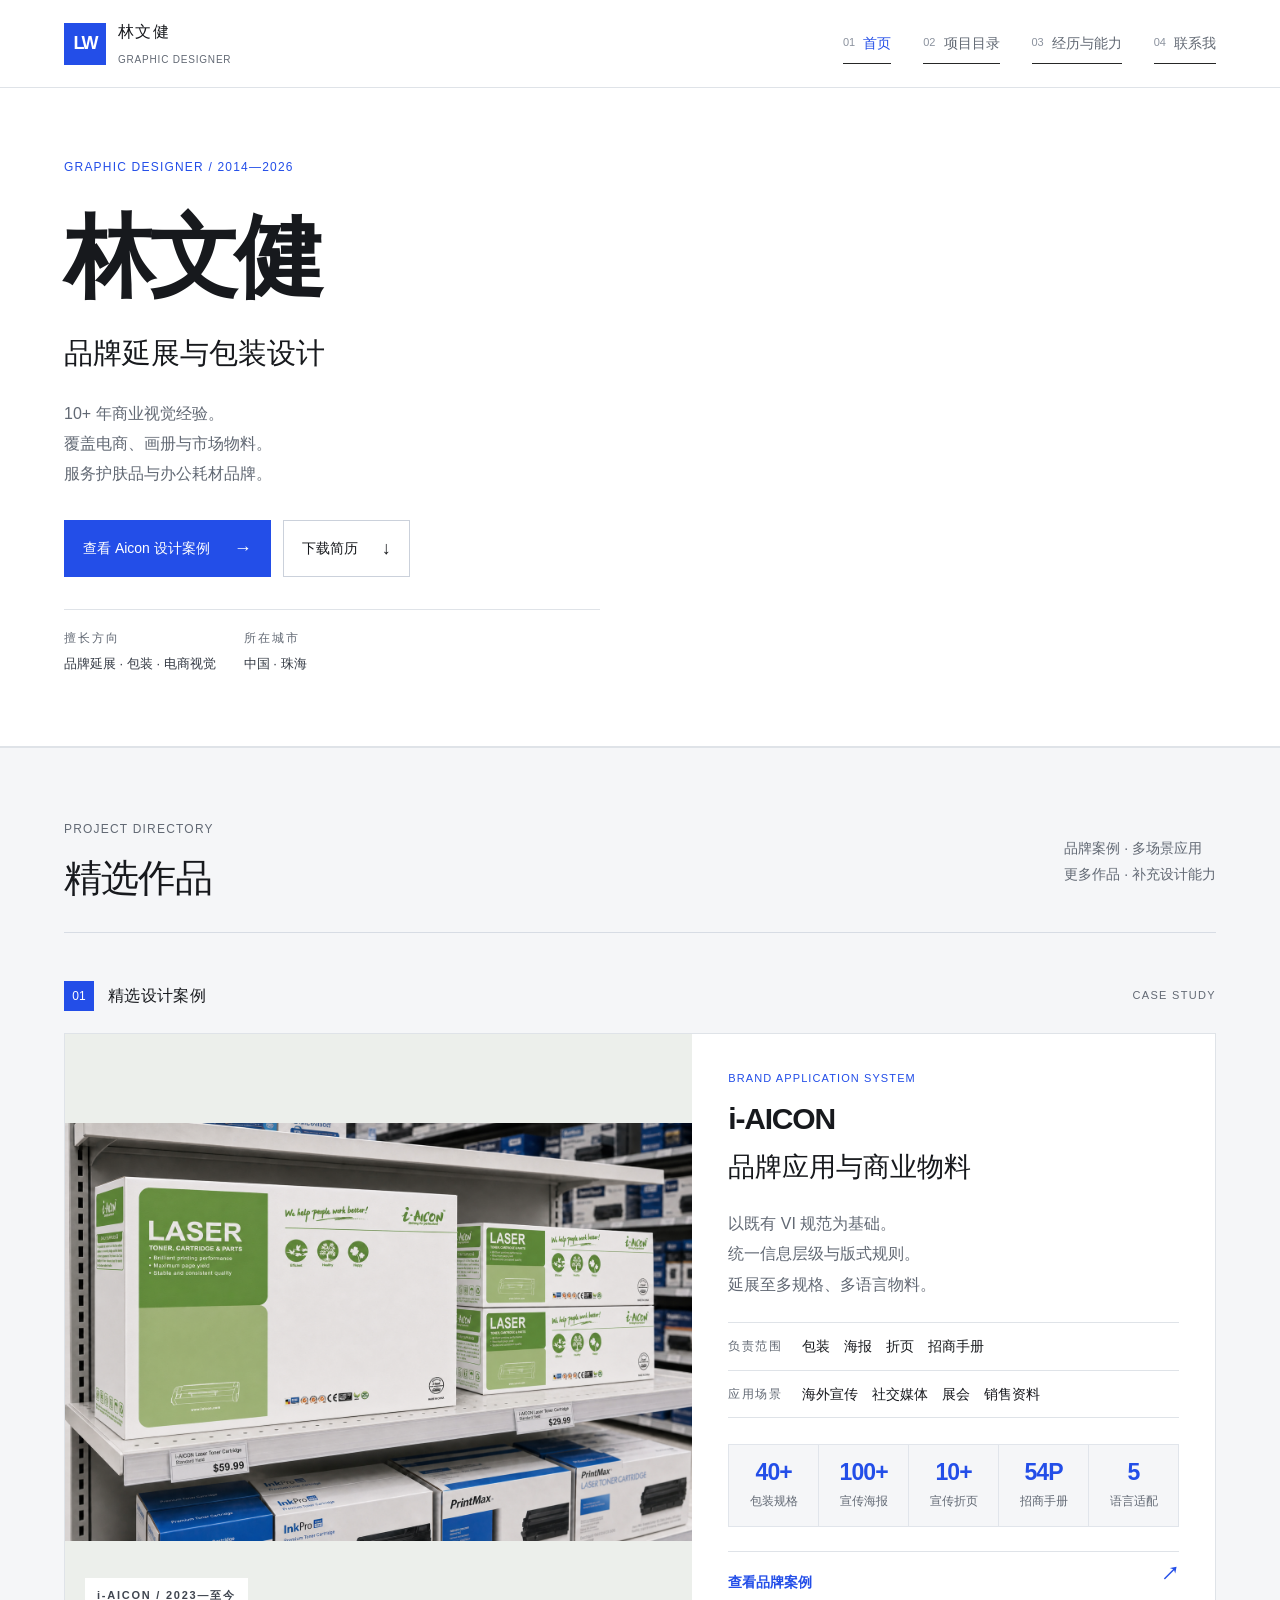
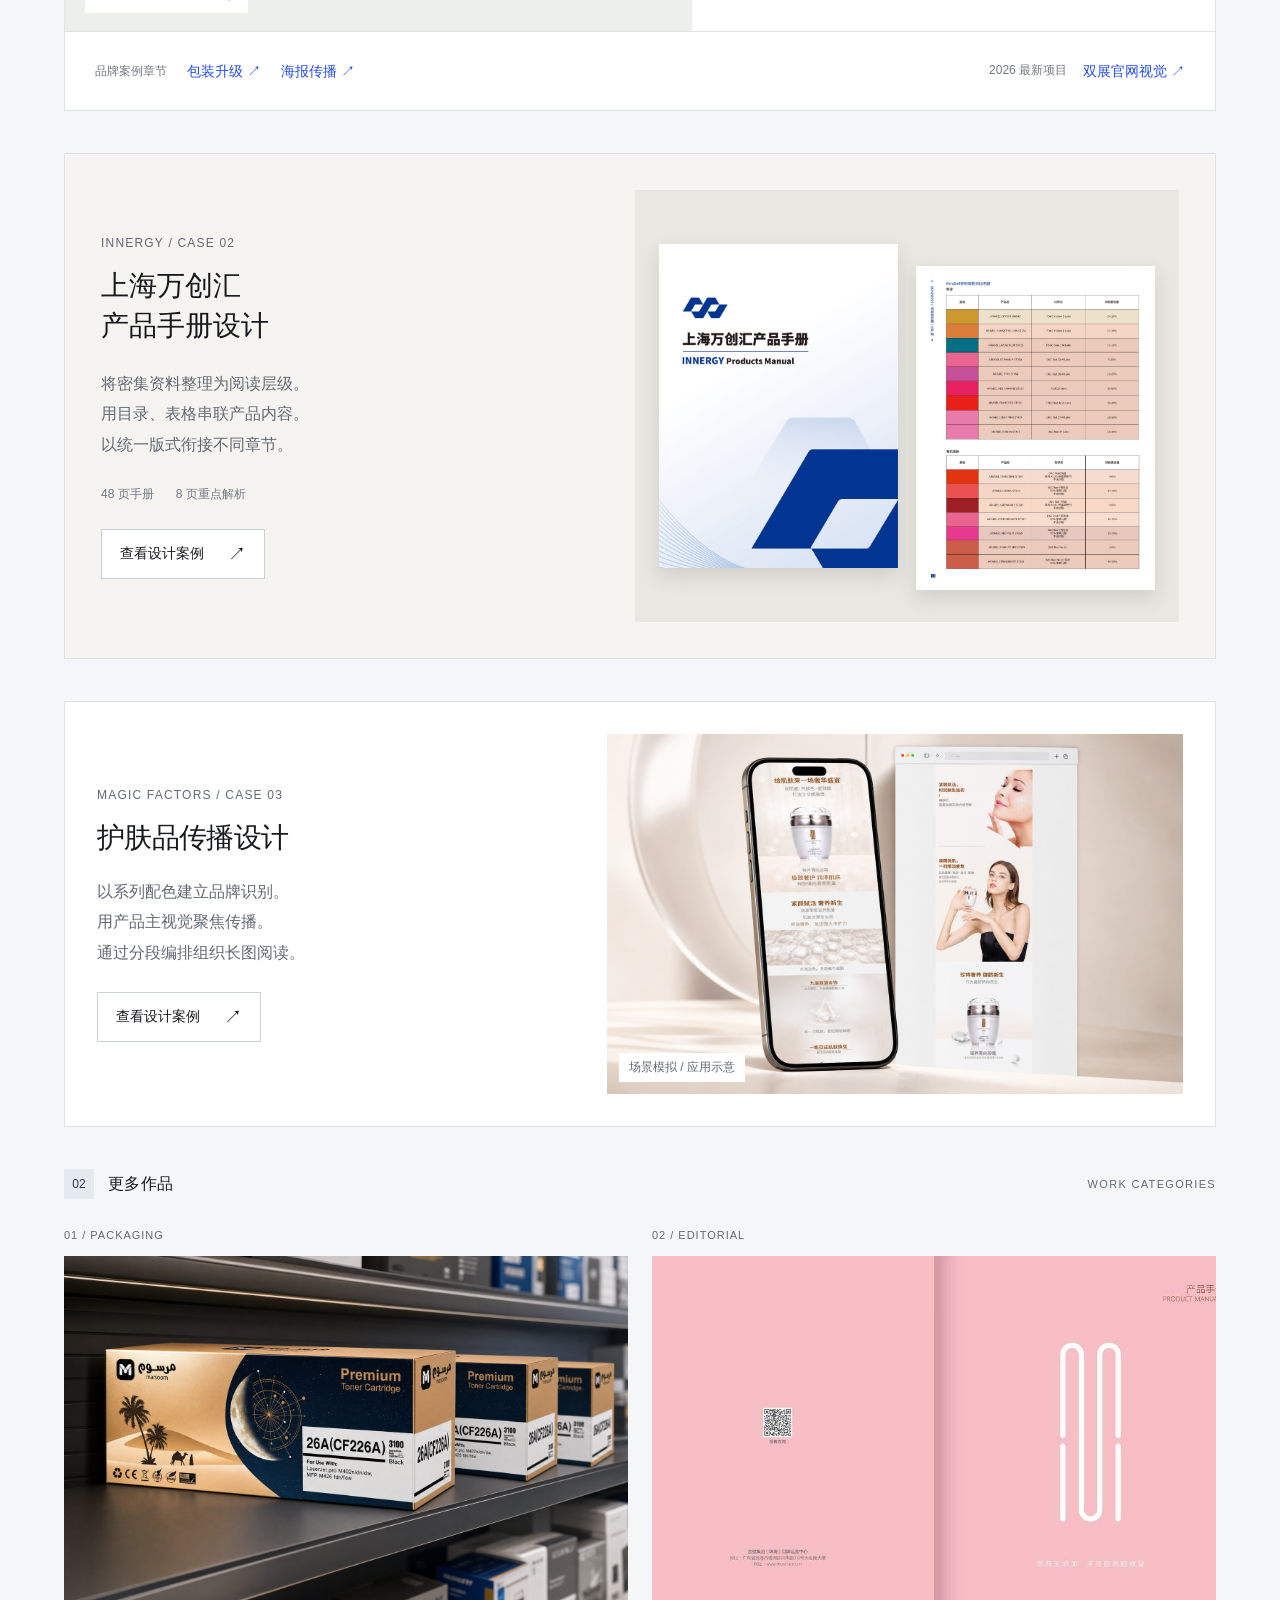
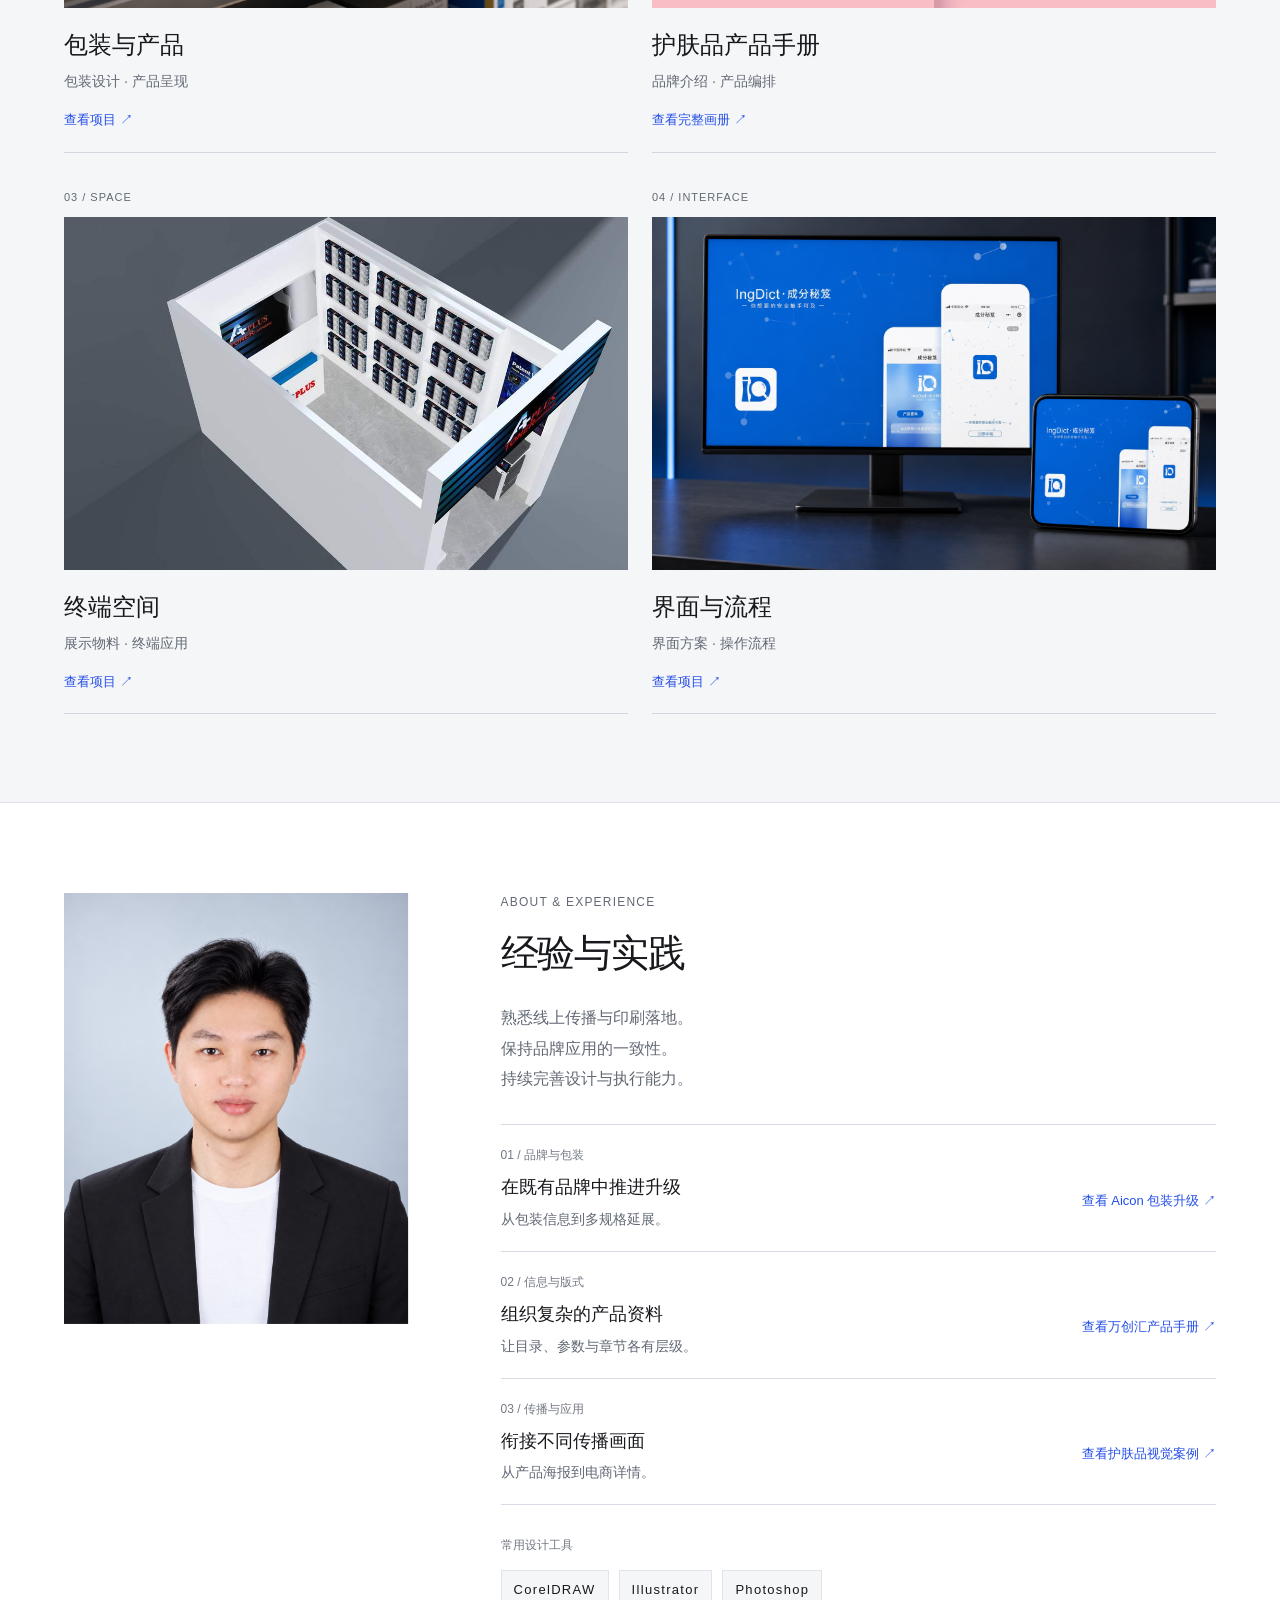
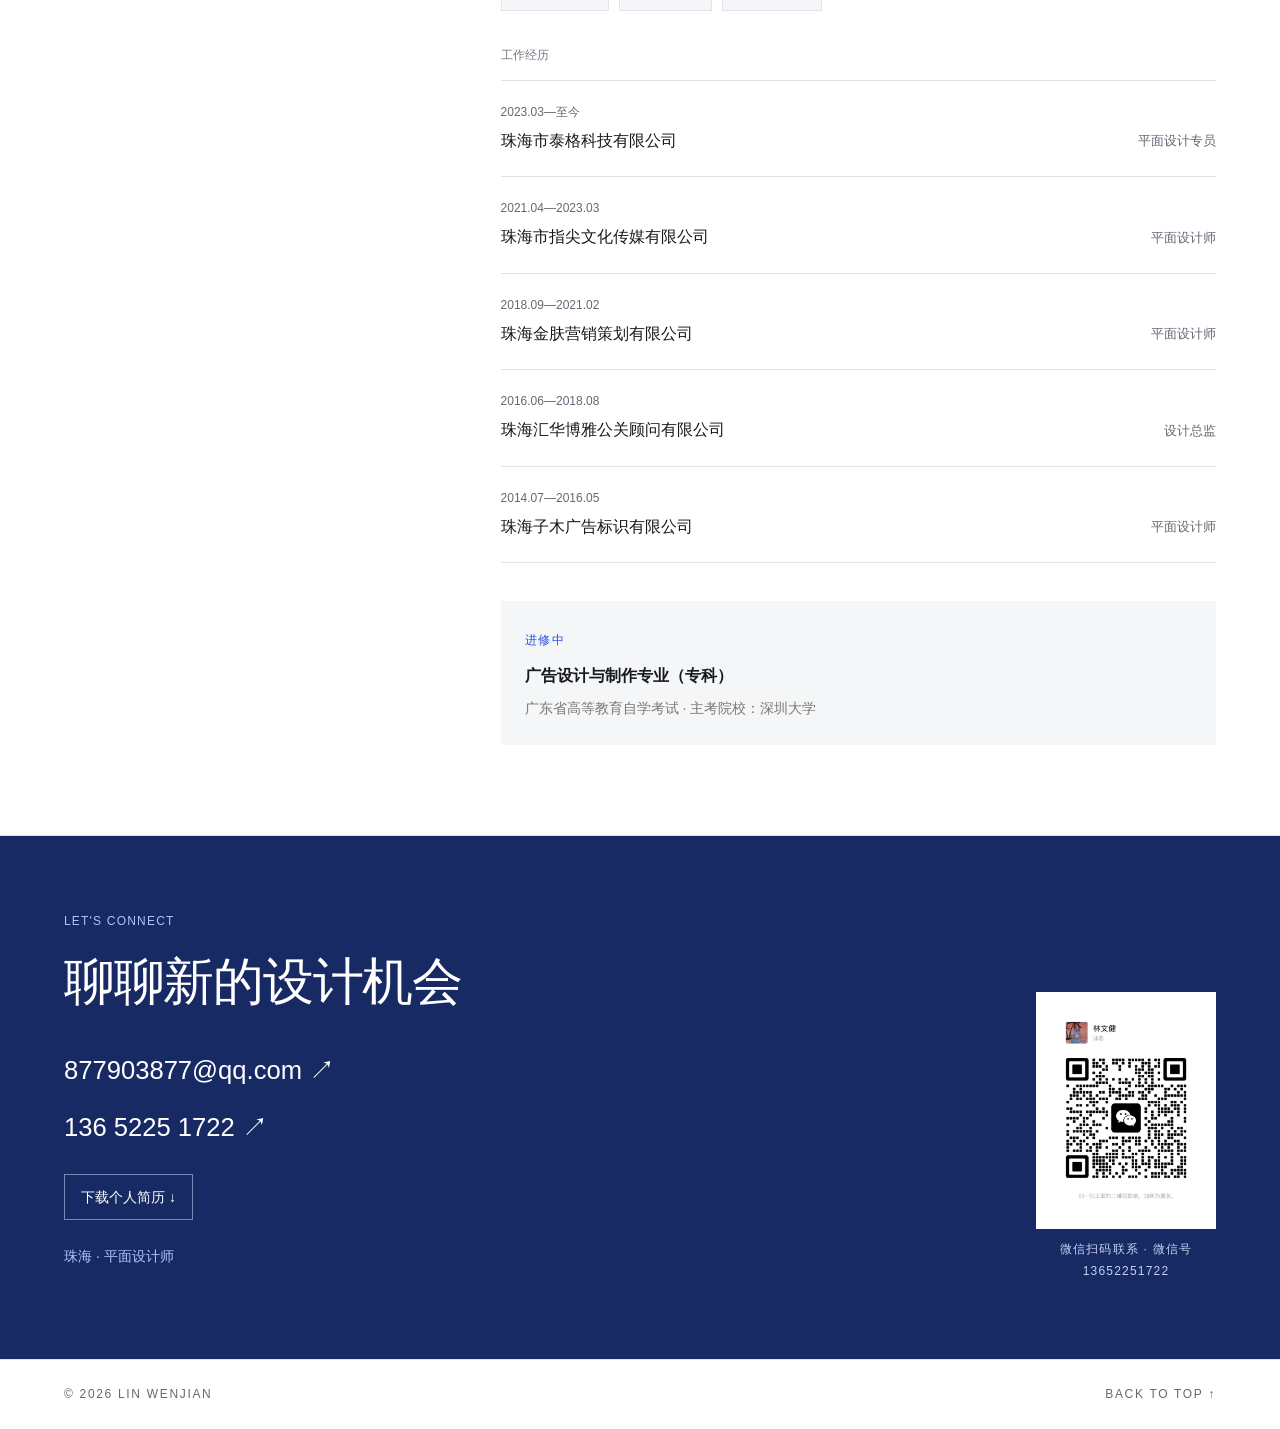
==== commit 4a079545: "Refresh portrait stylesheet cache" ====
--- a/portfolio.html
+++ b/portfolio.html
@@ -12,7 +12,7 @@
   <link rel="stylesheet" href="redesign.css" />
   <link rel="stylesheet" href="typography.css" />
   <link rel="stylesheet" href="comparison.css" />
-  <link rel="stylesheet" href="case-hierarchy.css" />
+  <link rel="stylesheet" href="case-hierarchy.css?v=portrait-v2" />
 </head>
 <body>
   <div class="site-loader" aria-hidden="true"><div><span>LIN WENJIAN / PORTFOLIO</span><strong>0%</strong><i></i></div></div>
--- a/case-hierarchy.css
+++ b/case-hierarchy.css
@@ -17,3 +17,6 @@
 .project-gallery[open]{inset:0;width:100%;max-width:100%;height:100dvh;grid-template-rows:auto minmax(0,1fr) auto 106px}
 .project-gallery>header{gap:16px;align-items:flex-start}.project-gallery>header>div{min-width:0}.project-gallery .gallery-close{flex:0 0 44px}.project-gallery>header h2{font-family:inherit;font-size:22px;line-height:1.45}.project-gallery>header span{display:block;line-height:1.7;letter-spacing:0}.project-gallery>header p{font-size:12px;line-height:1.6}.gallery-stage,.gallery-thumbs{min-width:0}.zoom-viewer[open]{width:100%;max-width:100%;height:100dvh}
 @media(max-width:700px){.project-gallery[open]{grid-template-rows:auto minmax(0,1fr) auto 92px}.project-gallery>header{padding:16px;gap:12px}.project-gallery>header h2{font-size:20px}.project-gallery>header span{font-size:12px}.gallery-guidance{color:#aaa}.gallery-stage img{max-width:100%;max-height:100%}}
+.portrait{background-image:url('assets/profile/lin-wenjian-portrait-v2.png');background-size:cover;background-position:center;aspect-ratio:4/5;filter:none}
+@media(max-width:700px){.portrait{width:180px;aspect-ratio:4/5}}
+
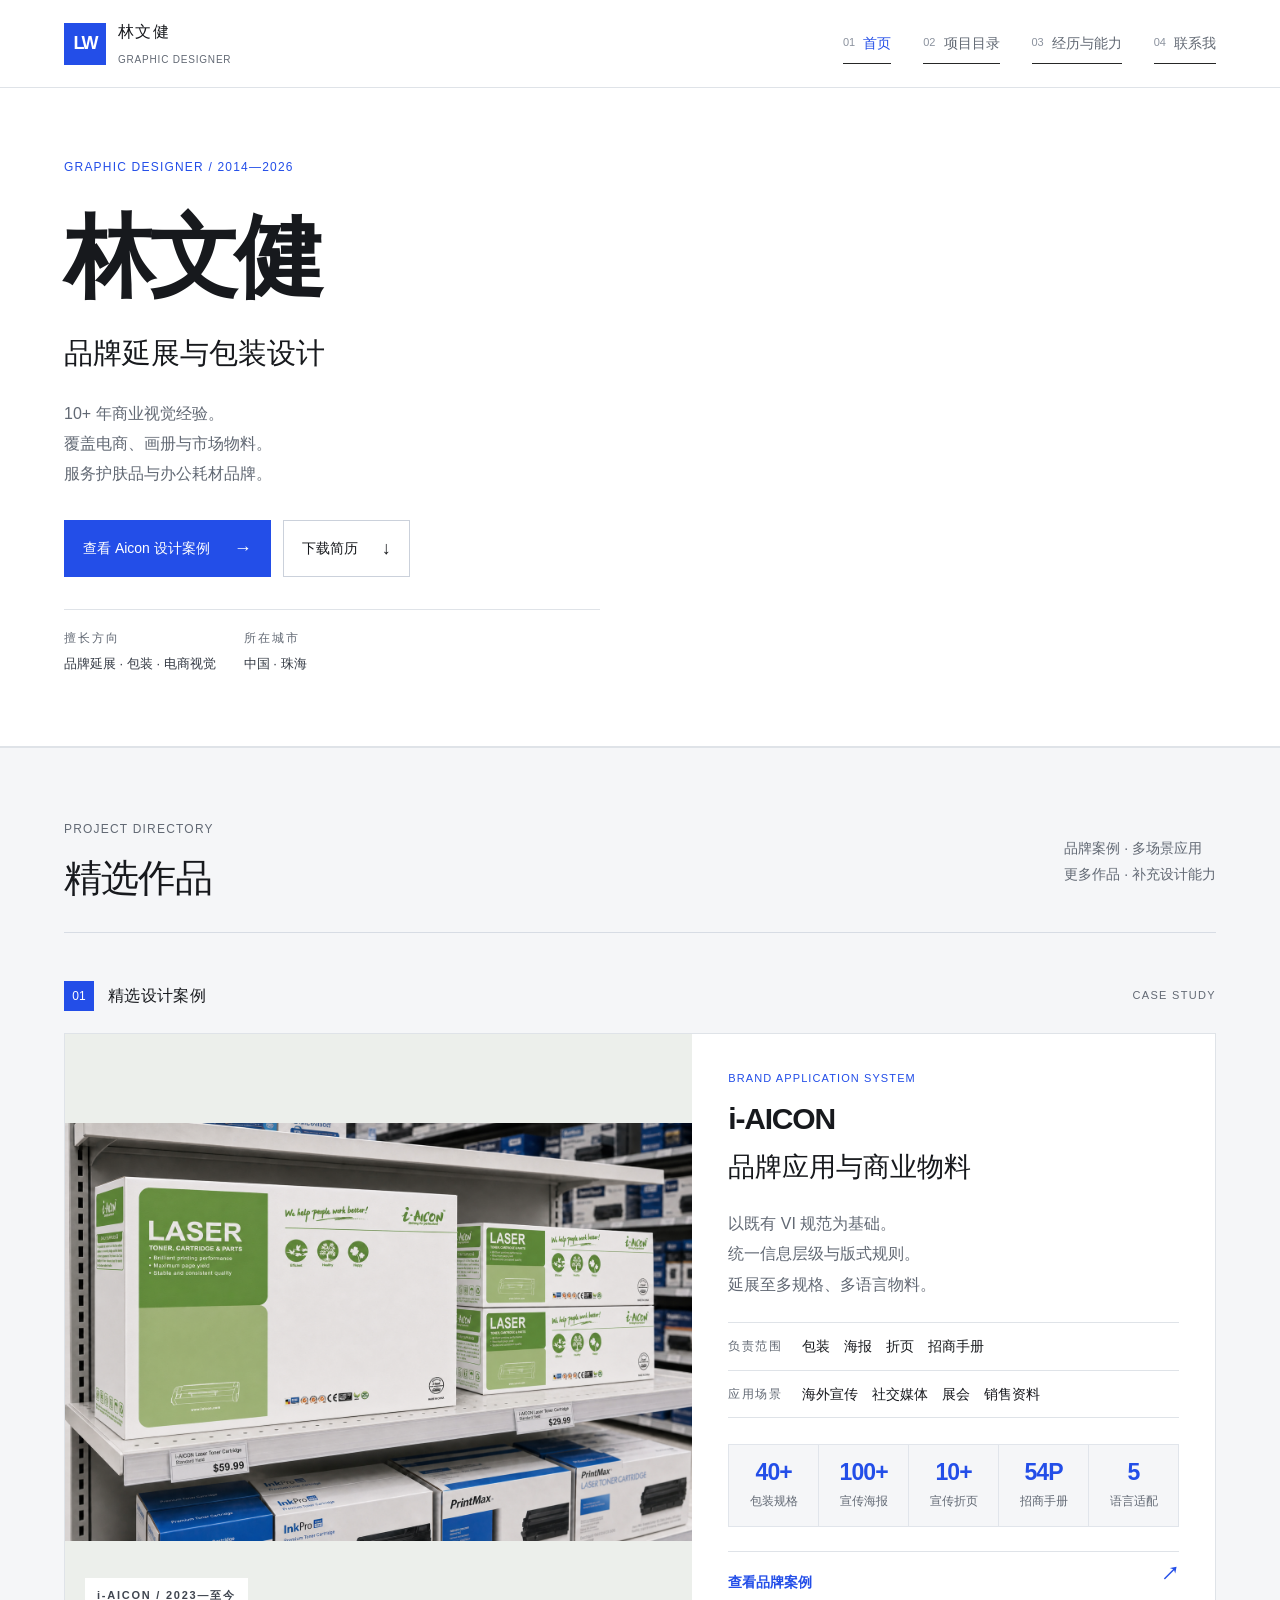
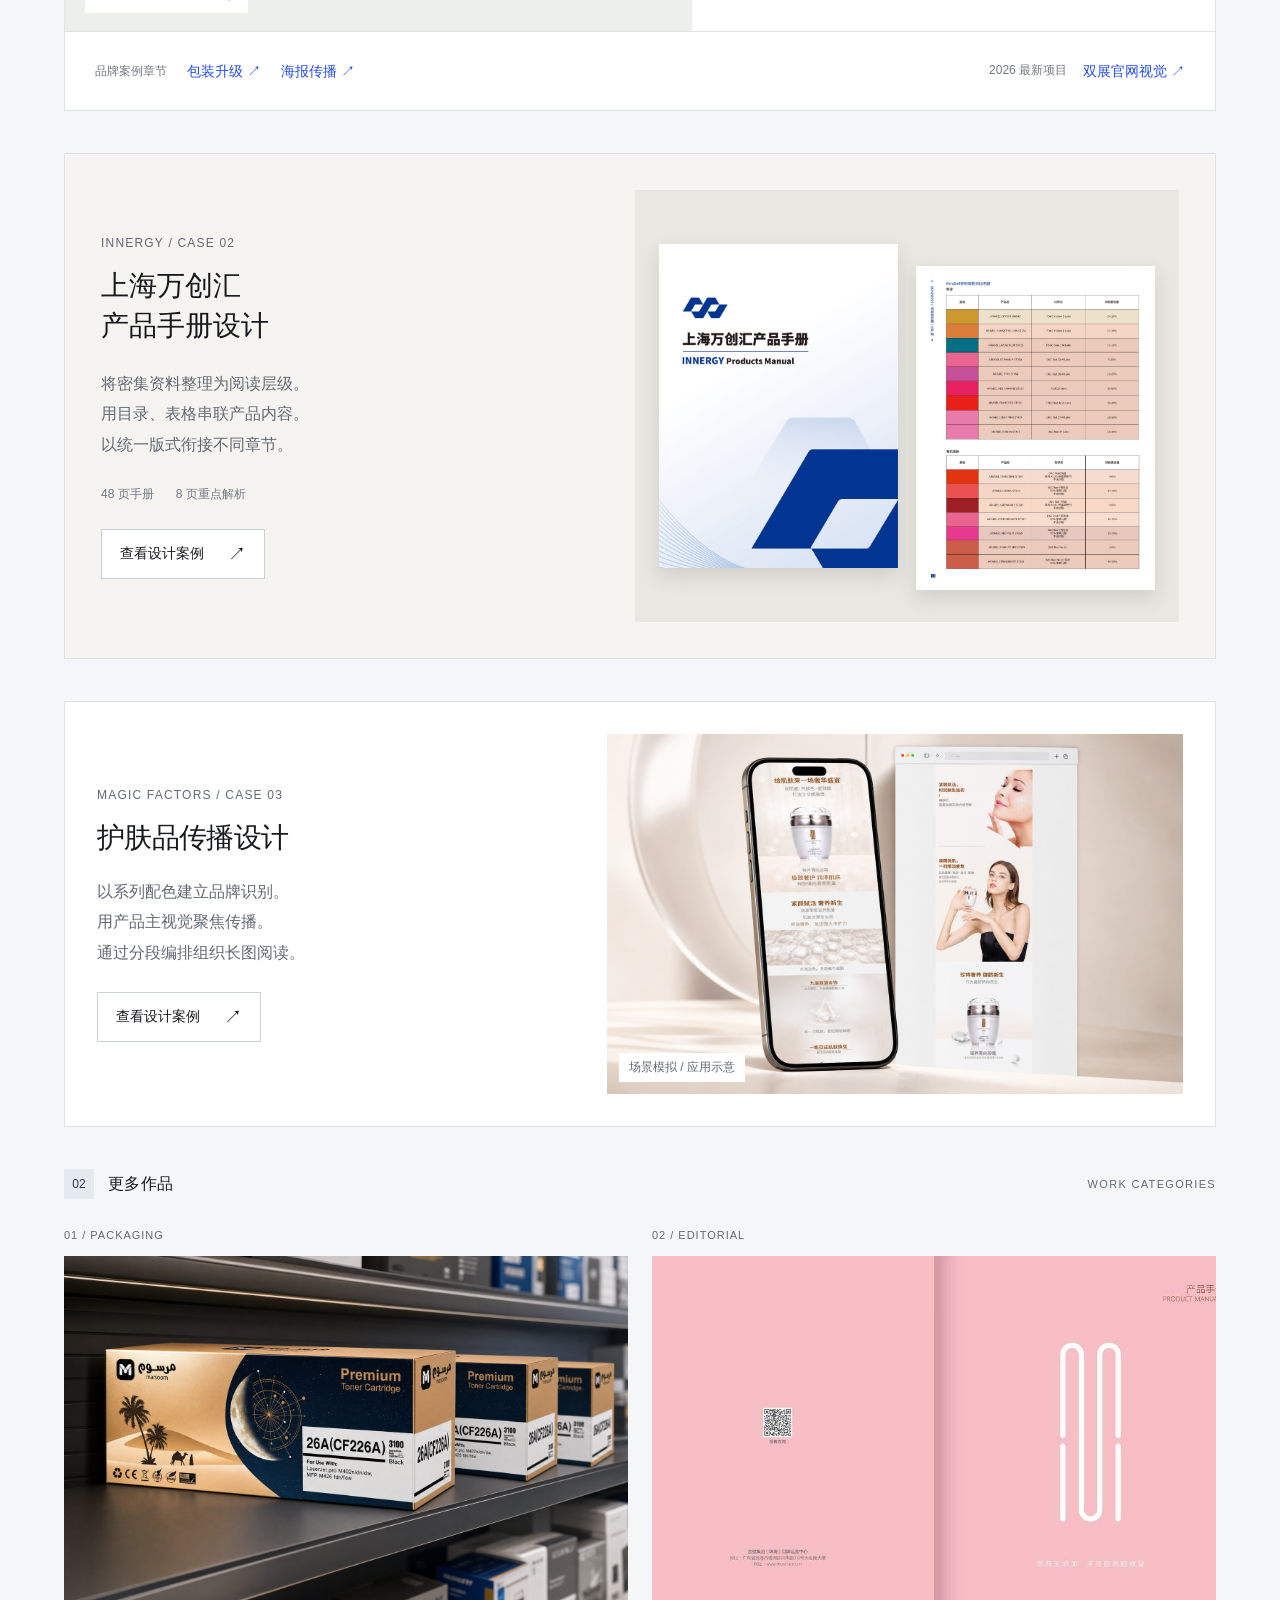
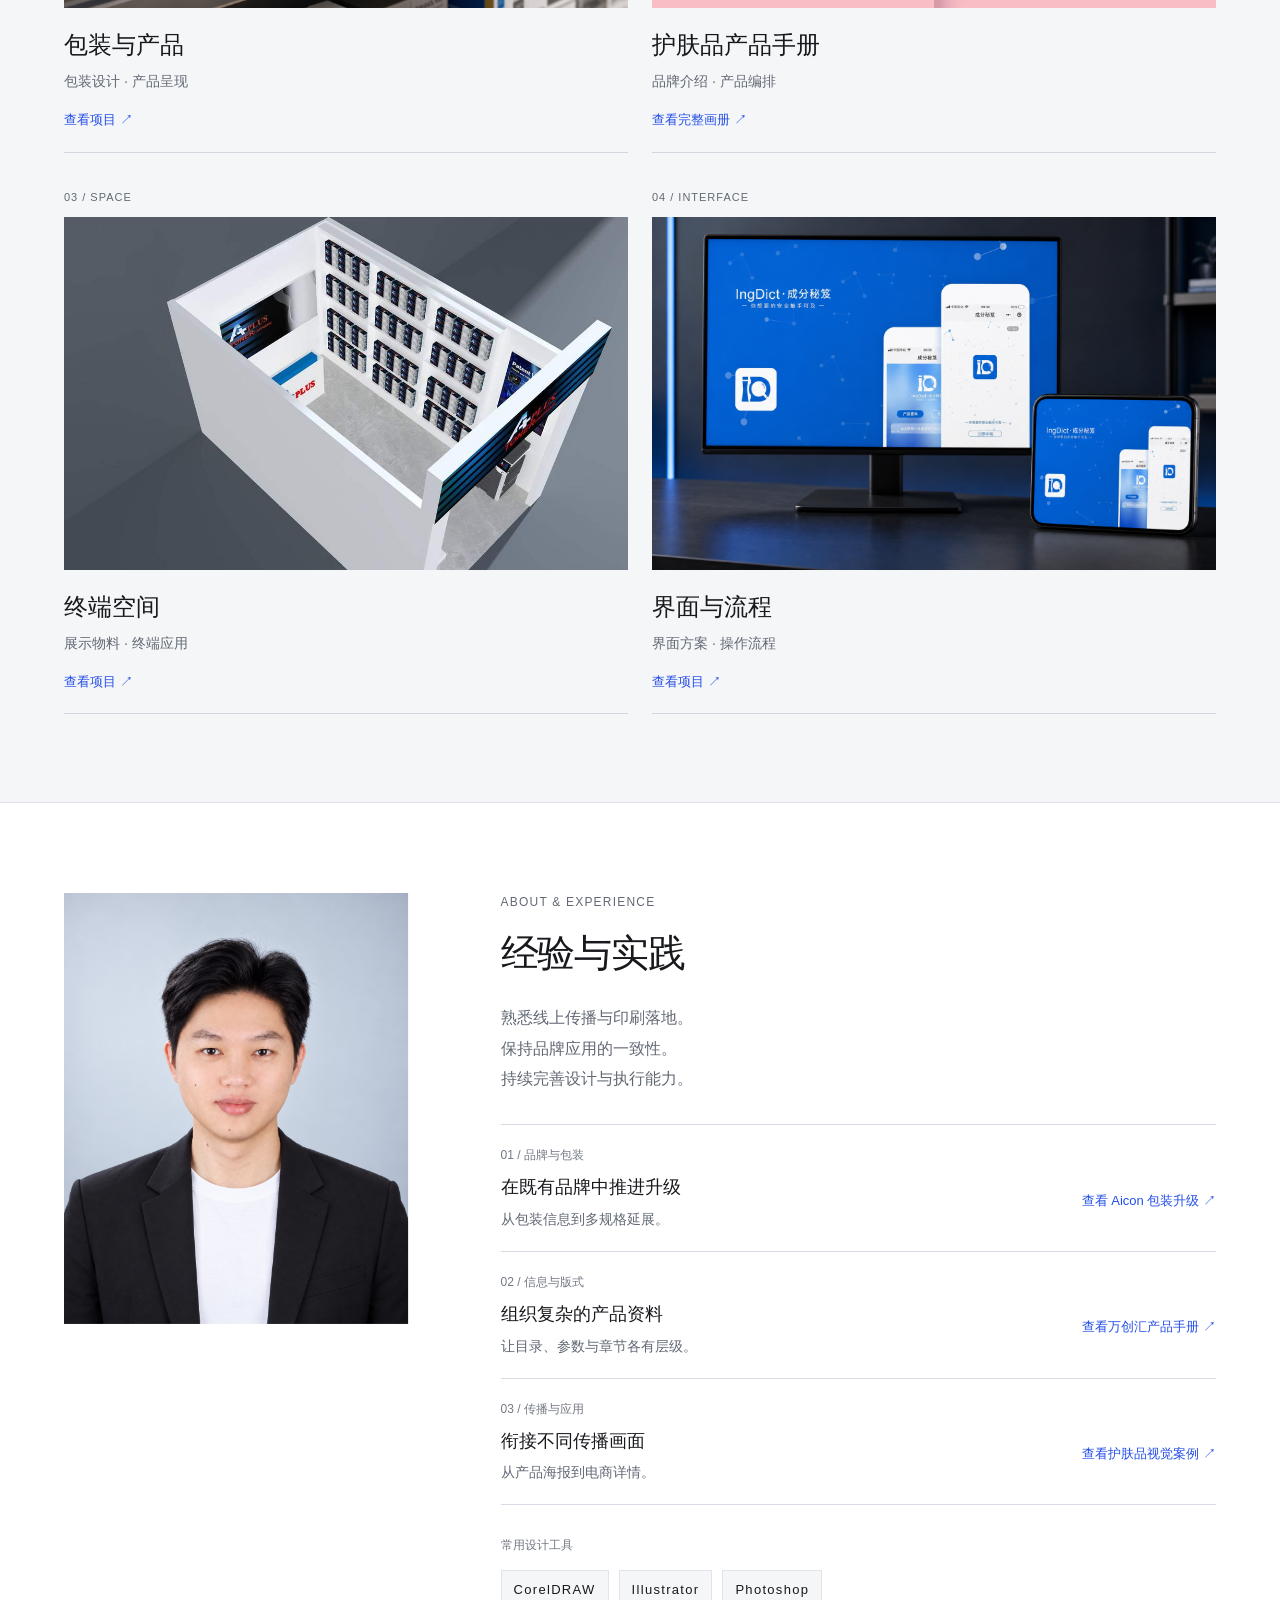
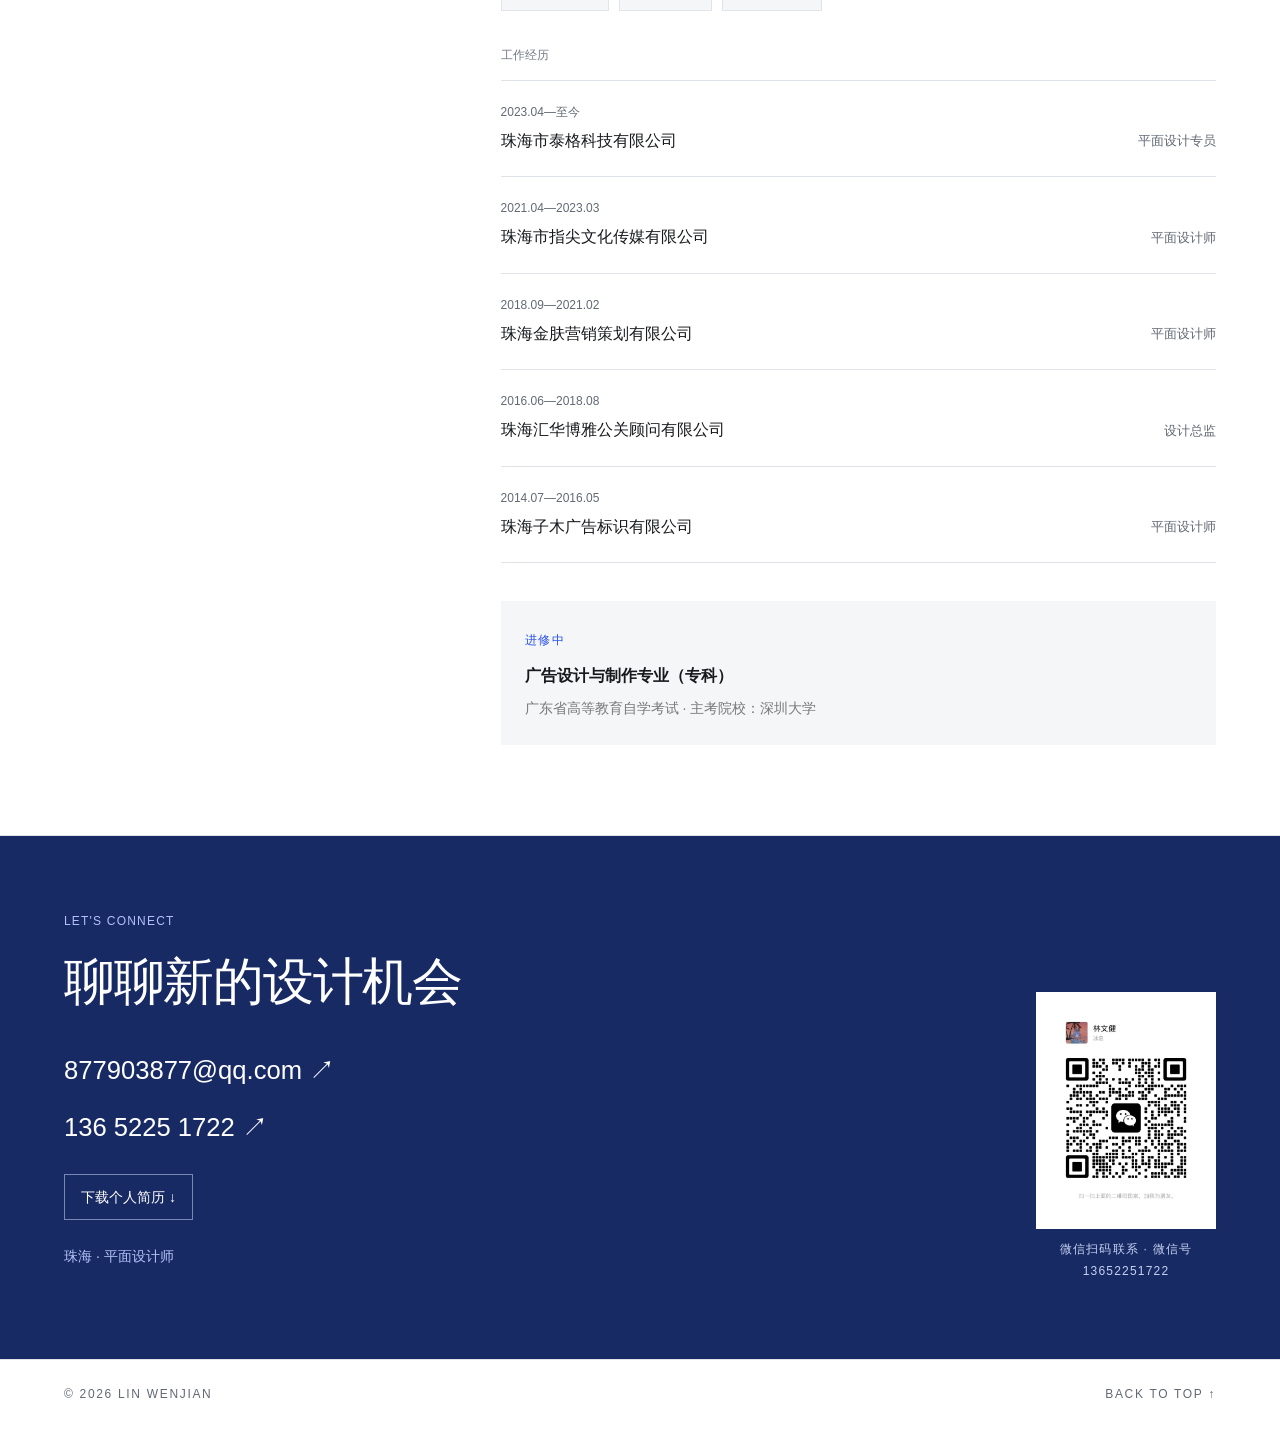
==== commit a3e64909: "Update downloadable resume and employment start month" ====
--- a/portfolio.html
+++ b/portfolio.html
@@ -40,7 +40,7 @@
         <h1>林文健</h1>
         <h2>品牌延展与包装设计</h2>
         <p class="summary"><span class="copy-line">10+ 年商业视觉经验。</span><span class="copy-line">覆盖电商、画册与市场物料。</span><span class="copy-line">服务护肤品与办公耗材品牌。</span></p>
-        <div class="intro-actions"><button type="button" class="intro-action primary" data-open-aicon>查看 Aicon 设计案例 <i>→</i></button><a class="intro-action" href="assets/profile/林文健简历.pdf" download>下载简历 <i>↓</i></a></div>
+        <div class="intro-actions"><button type="button" class="intro-action primary" data-open-aicon>查看 Aicon 设计案例 <i>→</i></button><a class="intro-action" href="assets/profile/林文健简历-20261029.pdf" download>下载简历 <i>↓</i></a></div>
         <div class="intro-meta"><div><span>擅长方向</span>品牌延展 · 包装 · 电商视觉</div><div><span>所在城市</span>中国 · 珠海</div></div>
       </div>
       <div class="hero-reserved" aria-hidden="true"></div>
@@ -89,7 +89,7 @@
       <div class="about-content"><p class="eyebrow">ABOUT & EXPERIENCE</p><h2>经验与实践</h2><p class="about-lead"><span class="copy-line">熟悉线上传播与印刷落地。</span><span class="copy-line">保持品牌应用的一致性。</span><span class="copy-line">持续完善设计与执行能力。</span></p>
         <div class="ability-evidence" aria-label="设计能力与案例"><button type="button" data-aicon-chapter="case-upgrade"><span>01 / 品牌与包装</span><strong>在既有品牌中推进升级</strong><p>从包装信息到多规格延展。</p><b>查看 Aicon 包装升级 ↗</b></button><button type="button" data-open-wanchuanghui><span>02 / 信息与版式</span><strong>组织复杂的产品资料</strong><p>让目录、参数与章节各有层级。</p><b>查看万创汇产品手册 ↗</b></button><button type="button" data-open-beauty><span>03 / 传播与应用</span><strong>衔接不同传播画面</strong><p>从产品海报到电商详情。</p><b>查看护肤品视觉案例 ↗</b></button></div><p class="experience-label">常用设计工具</p><div class="skills"><span>CorelDRAW</span><span>Illustrator</span><span>Photoshop</span></div>
         <p class="experience-label">工作经历</p><div class="timeline">
-          <div><time>2023.03—至今</time><h3>珠海市泰格科技有限公司</h3><p>平面设计专员</p></div>
+          <div><time>2023.04—至今</time><h3>珠海市泰格科技有限公司</h3><p>平面设计专员</p></div>
           <div><time>2021.04—2023.03</time><h3>珠海市指尖文化传媒有限公司</h3><p>平面设计师</p></div>
           <div><time>2018.09—2021.02</time><h3>珠海金肤营销策划有限公司</h3><p>平面设计师</p></div>
           <div><time>2016.06—2018.08</time><h3>珠海汇华博雅公关顾问有限公司</h3><p>设计总监</p></div>
@@ -99,7 +99,7 @@
       </div>
     </section>
 
-    <section class="contact" id="contact"><div><p class="eyebrow">LET'S CONNECT</p><h2>聊聊新的设计机会</h2><div class="contact-actions"><a href="mailto:877903877@qq.com">877903877@qq.com ↗</a><a href="tel:13652251722">136 5225 1722 ↗</a><a class="resume-link" href="assets/profile/林文健简历.pdf" download>下载个人简历 ↓</a></div><p>珠海 · 平面设计师</p></div><figure><img src="assets/profile/wechat.jpg" alt="林文健微信二维码" loading="lazy" decoding="async" /><figcaption>微信扫码联系 · 微信号 13652251722</figcaption></figure></section>
+    <section class="contact" id="contact"><div><p class="eyebrow">LET'S CONNECT</p><h2>聊聊新的设计机会</h2><div class="contact-actions"><a href="mailto:877903877@qq.com">877903877@qq.com ↗</a><a href="tel:13652251722">136 5225 1722 ↗</a><a class="resume-link" href="assets/profile/林文健简历-20261029.pdf" download>下载个人简历 ↓</a></div><p>珠海 · 平面设计师</p></div><figure><img src="assets/profile/wechat.jpg" alt="林文健微信二维码" loading="lazy" decoding="async" /><figcaption>微信扫码联系 · 微信号 13652251722</figcaption></figure></section>
     <footer><span>© 2026 LIN WENJIAN</span><a href="#top">BACK TO TOP ↑</a></footer>
   </main>
 
@@ -149,7 +149,7 @@
       <div class="study-content">
         <section class="study-hero study-hero--text case-section" id="case-overview">
           <div class="study-hero-copy">
-            <p>2023.03—至今 · 长期品牌视觉维护</p>
+            <p>2023.04—至今 · 长期品牌视觉维护</p>
             <h2>品牌应用与商业物料</h2>
             <p class="study-hero-lead">i-AICON 是办公耗材品牌。在既有 VI 规范基础上，我持续负责包装、海报、宣传折页与招商手册等物料。核心工作不是重做品牌，而是统一信息层级、建立可复用版式，并适配不同产品规格、语言和销售场景。</p>
             <div class="study-meta"><span>设计内容</span><b>包装升级 / 版式系统 / 海外宣传与销售物料</b><span>项目条件</span><b>既有 VI / 多规格 / 多语言 / 高频需求</b></div>
